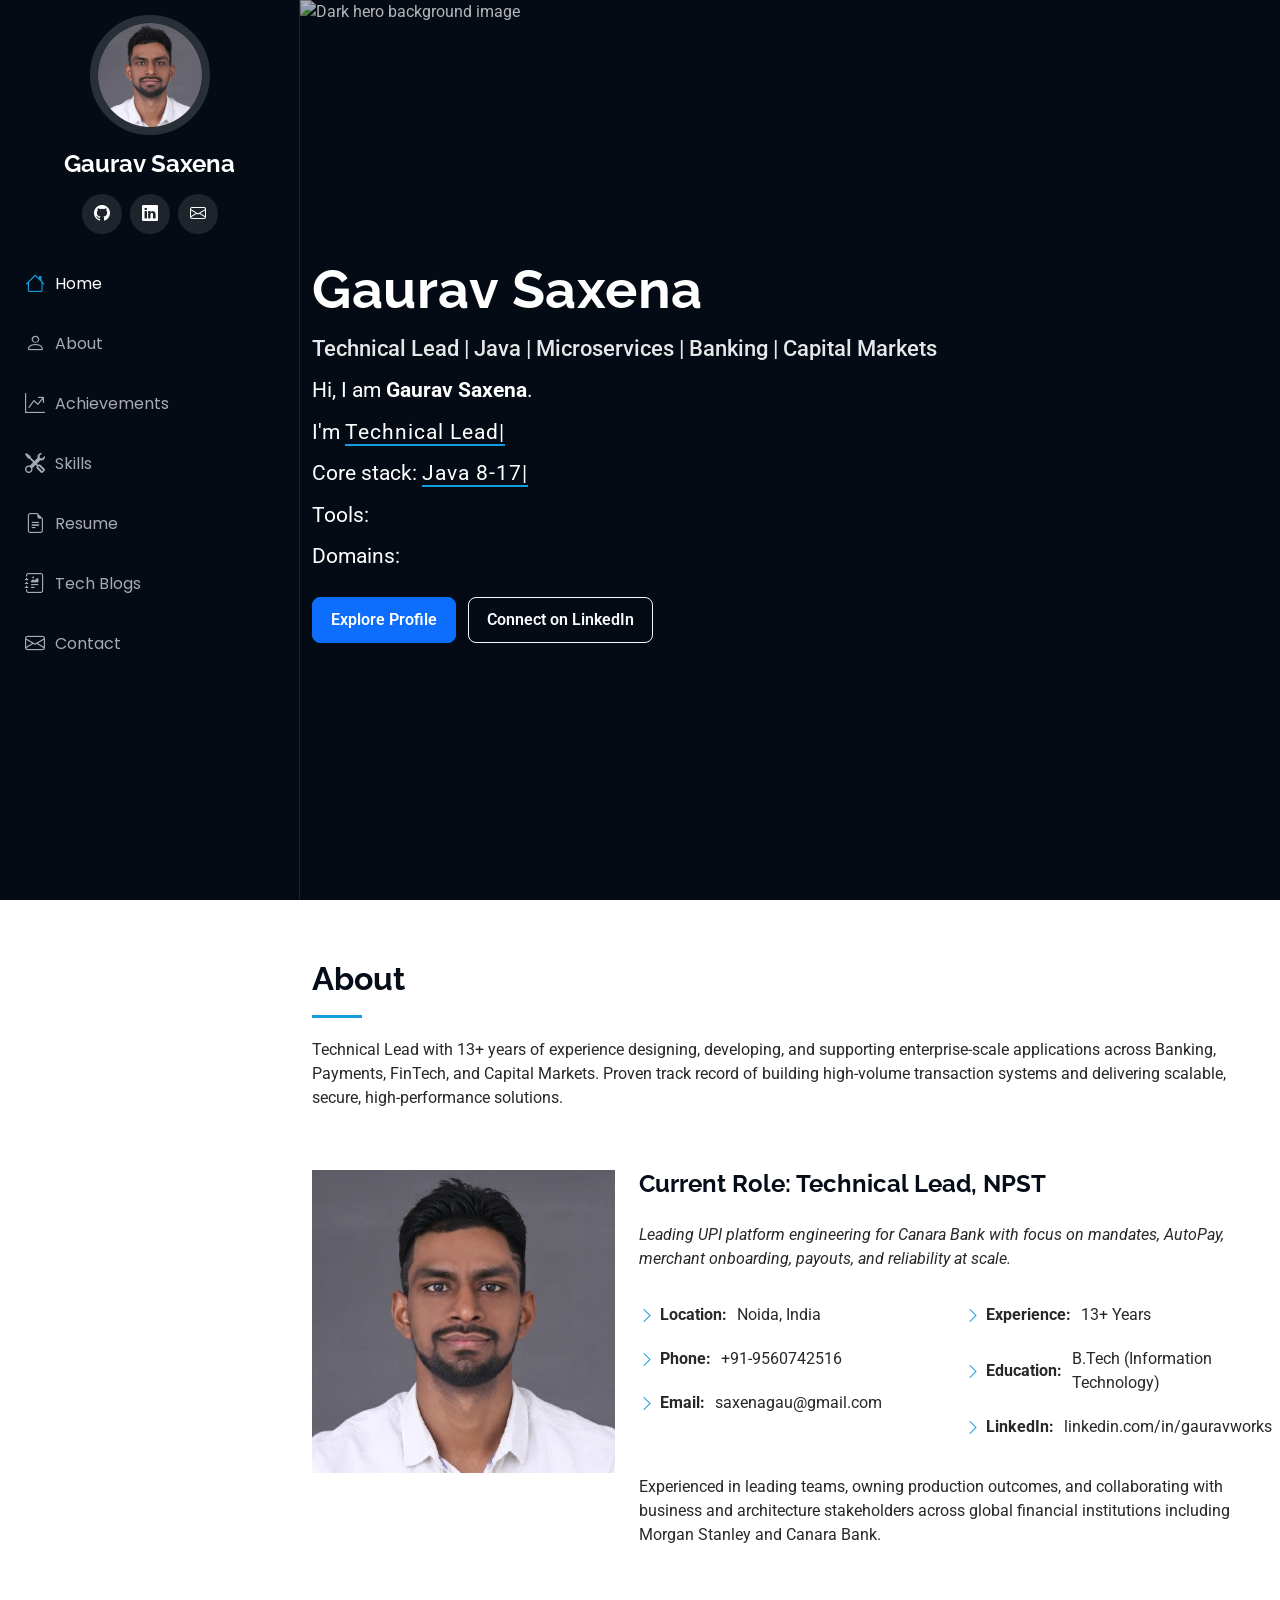
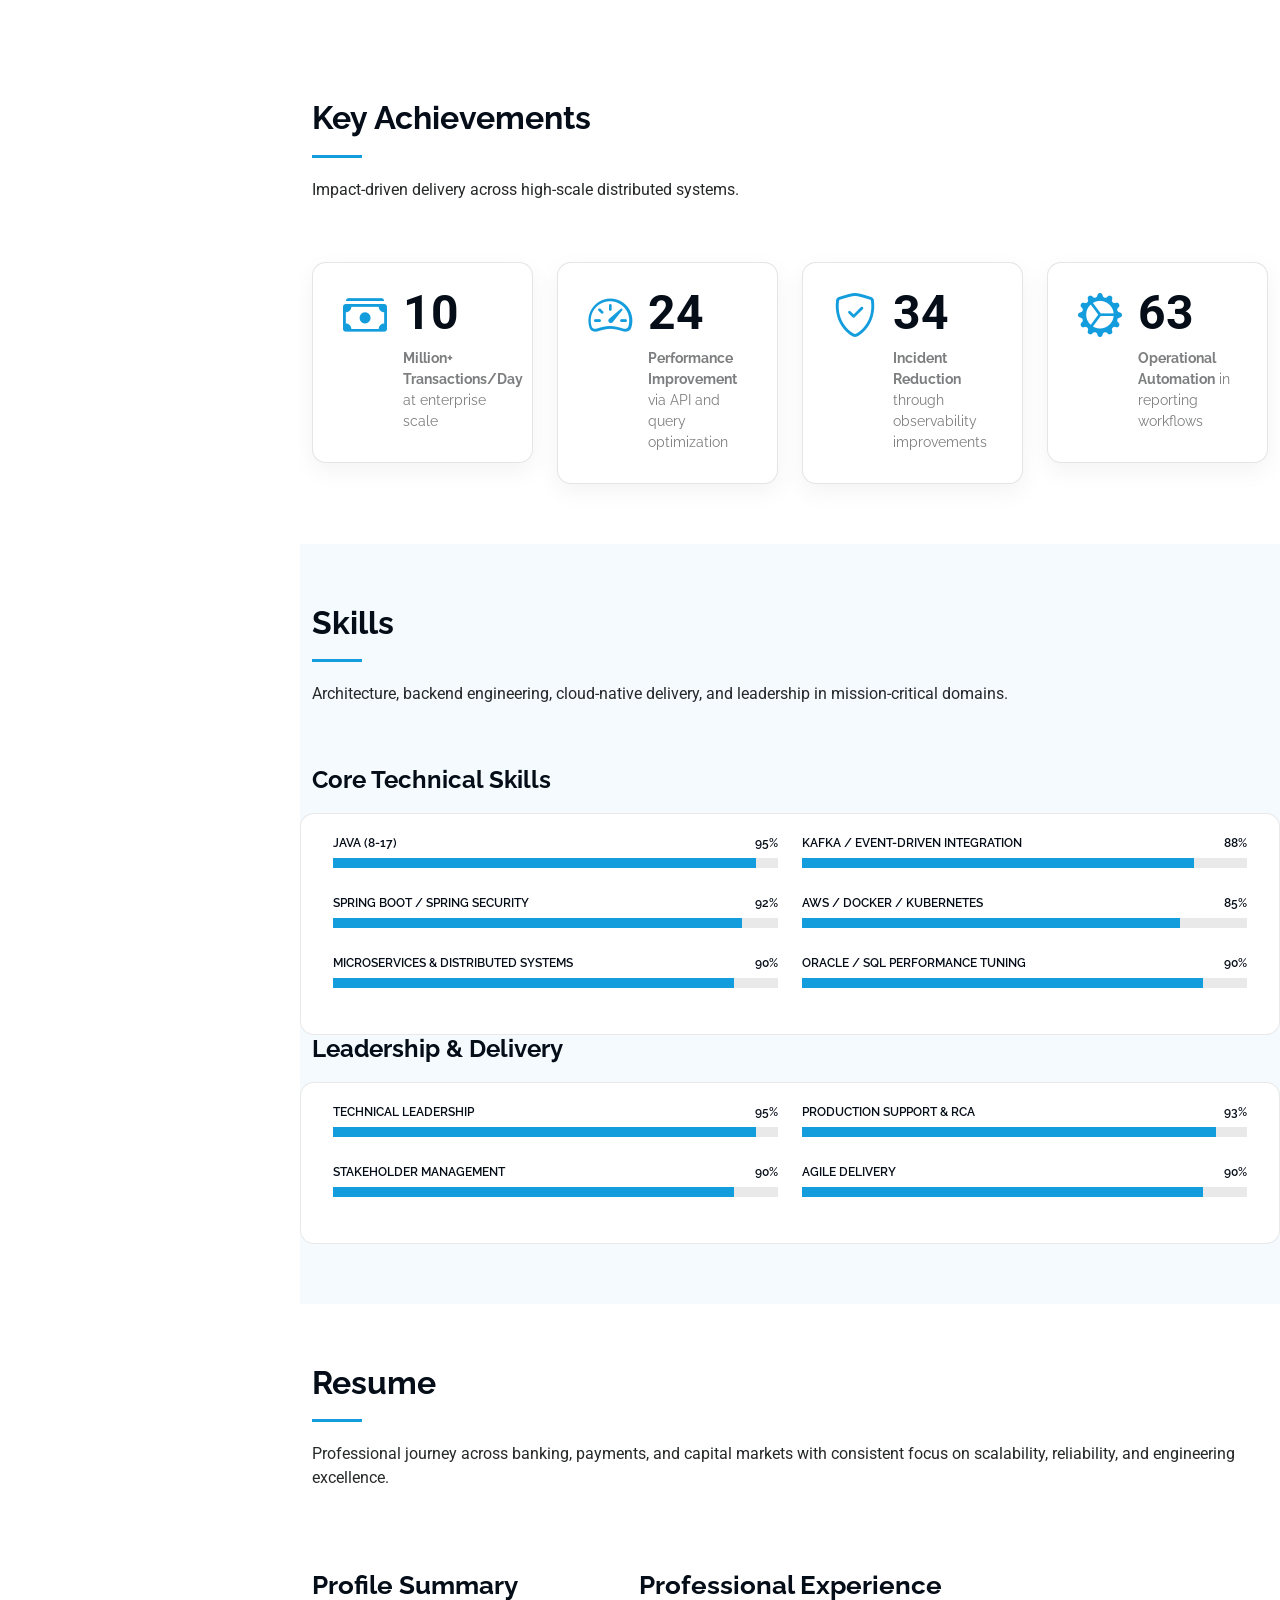
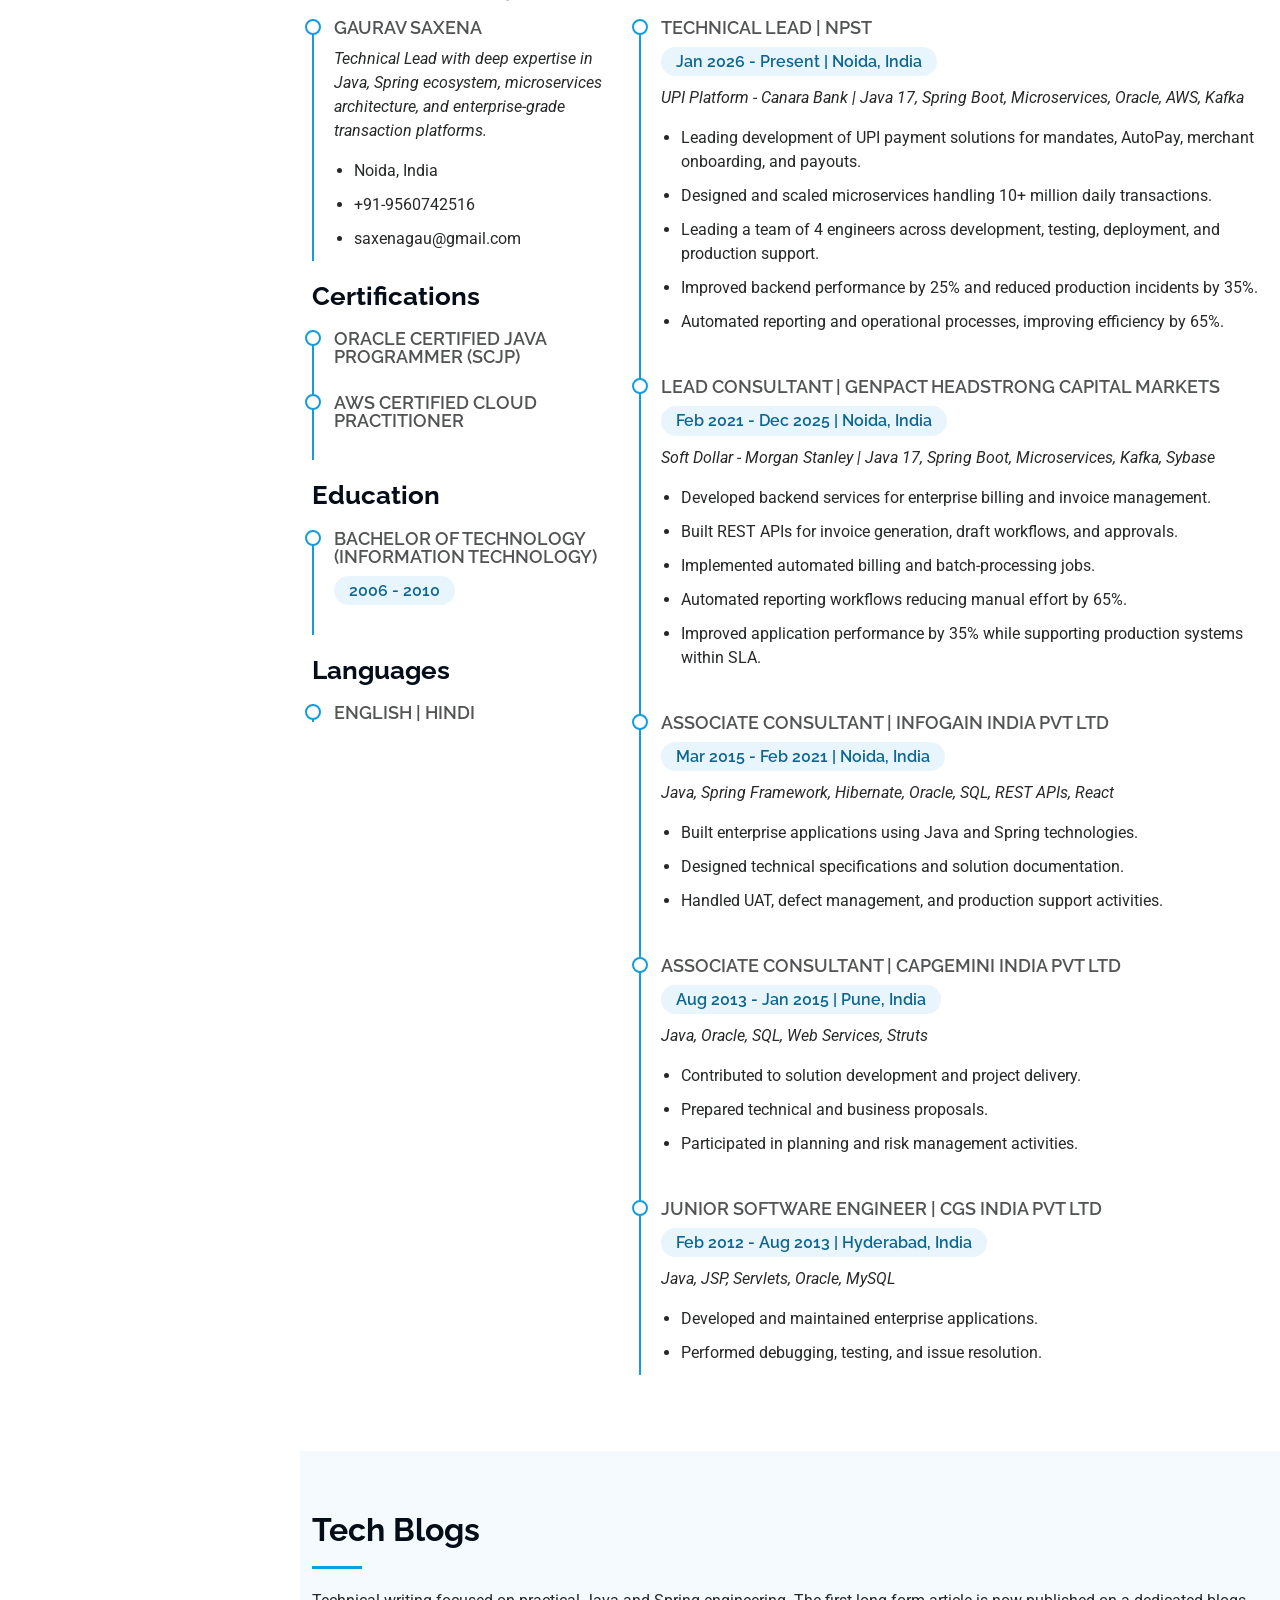
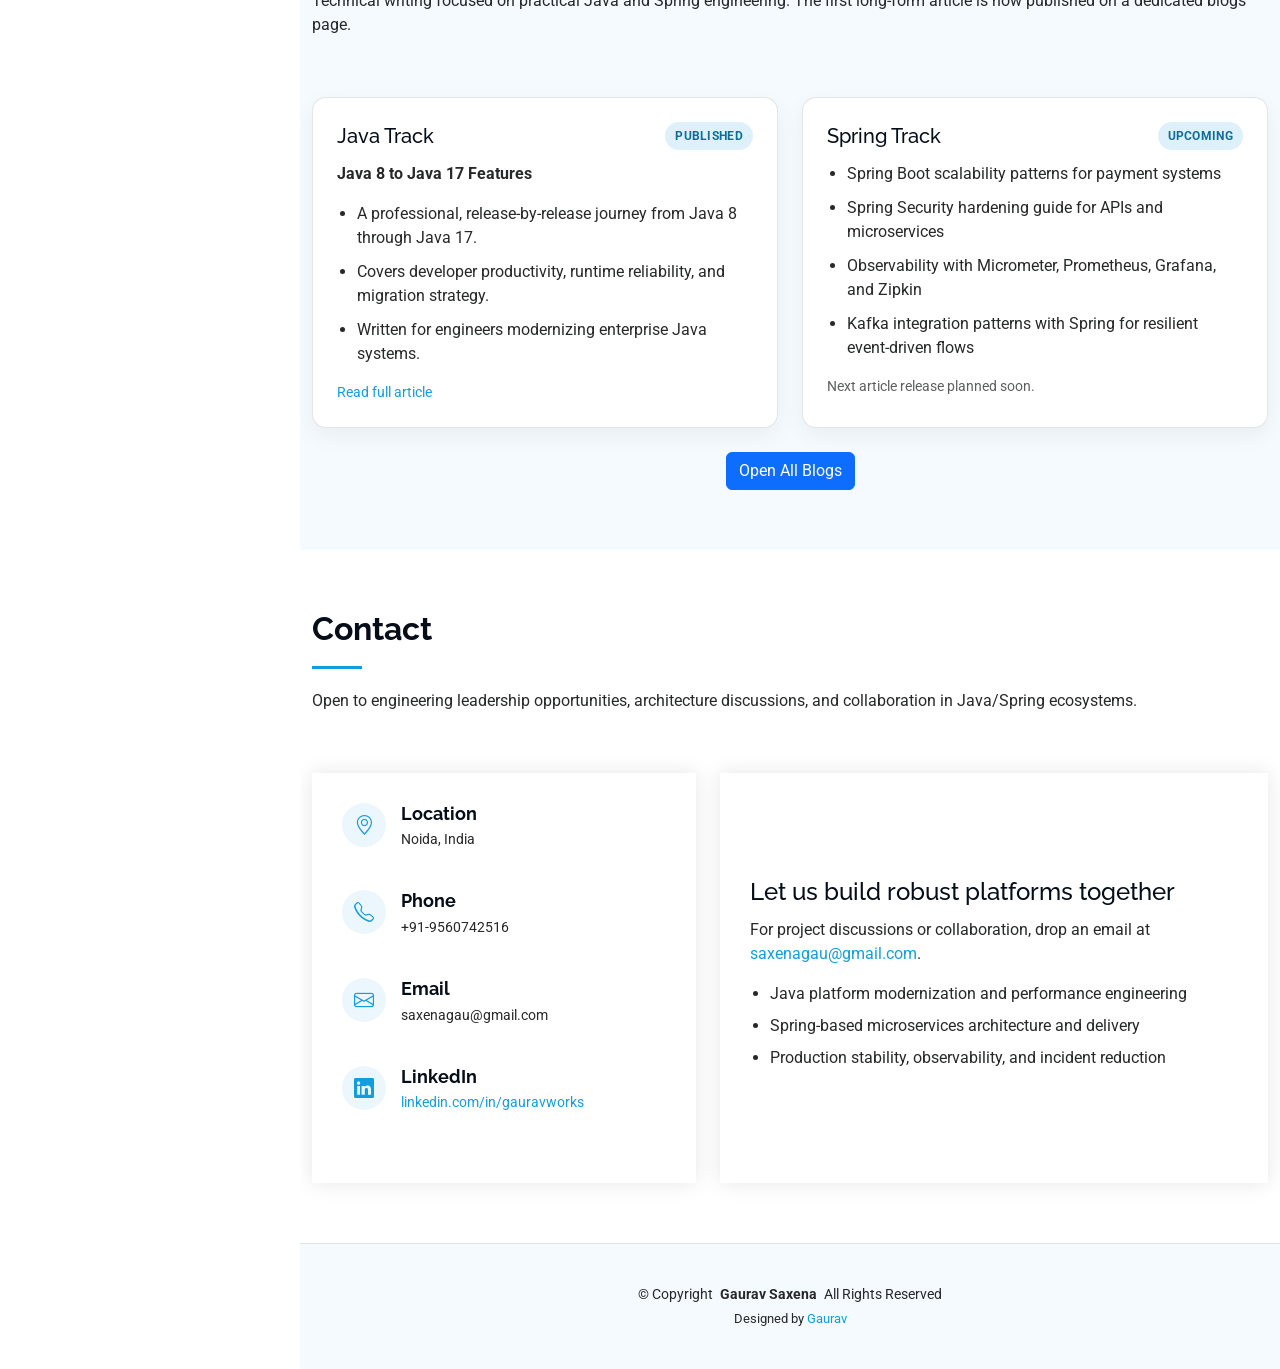
==== index.html @ fe2bd6fc "Rebuild portfolio and add dedicated tech blog page Refreshes the portfolio homepage with resume-driv" ====
<!DOCTYPE html>
<html lang="en">

<head>
  <meta charset="utf-8">
  <meta content="width=device-width, initial-scale=1.0" name="viewport">
  <title>Gaurav Saxena | Technical Lead</title>
  <meta content="Technical Lead with 13+ years of experience in Java, Spring Boot, Microservices, and Banking platforms." name="description">
  <meta content="Gaurav Saxena, Java, Spring Boot, Microservices, Banking, Capital Markets, Technical Lead" name="keywords">

  <!-- Favicons -->
  <link href="assets/img/favicon.png" rel="icon">
  <link href="assets/img/apple-touch-icon.png" rel="apple-touch-icon">

  <!-- Fonts -->
  <link href="https://fonts.googleapis.com" rel="preconnect">
  <link href="https://fonts.gstatic.com" rel="preconnect" crossorigin>
  <link
    href="https://fonts.googleapis.com/css2?family=Roboto:ital,wght@0,100;0,300;0,400;0,500;0,700;0,900;1,100;1,300;1,400;1,500;1,700;1,900&family=Poppins:ital,wght@0,100;0,200;0,300;0,400;0,500;0,600;0,700;0,800;0,900;1,100;1,200;1,300;1,400;1,500;1,600;1,700;1,800;1,900&family=Raleway:ital,wght@0,100;0,200;0,300;0,400;0,500;0,600;0,700;0,800;0,900;1,100;1,200;1,300;1,400;1,500;1,600;1,700;1,800;1,900&display=swap"
    rel="stylesheet">

  <!-- Vendor CSS Files -->
  <link href="assets/vendor/bootstrap/css/bootstrap.min.css" rel="stylesheet">
  <link href="assets/vendor/bootstrap-icons/bootstrap-icons.css" rel="stylesheet">
  <link href="assets/vendor/aos/aos.css" rel="stylesheet">
  <link href="assets/vendor/glightbox/css/glightbox.min.css" rel="stylesheet">
  <link href="assets/vendor/swiper/swiper-bundle.min.css" rel="stylesheet">

  <!-- Main CSS File -->
  <link href="assets/css/main.css" rel="stylesheet">
</head>

<body class="index-page">

<header id="header" class="header dark-background d-flex flex-column">
  <i class="header-toggle d-xl-none bi bi-list"></i>

  <div class="profile-img">
    <img src="assets/img/my-profile-img.jpg" alt="Gaurav Saxena profile photo" class="img-fluid rounded-circle">
  </div>

  <a href="index.html" class="logo d-flex align-items-center justify-content-center">
    <h1 class="sitename">Gaurav Saxena</h1>
  </a>

  <div class="social-links text-center">
    <a href="https://github.com/gauravworkss" class="github"><i class="bi bi-github"></i></a>
    <a href="https://www.linkedin.com/in/gauravworks" class="linkedin"><i class="bi bi-linkedin"></i></a>
    <a href="mailto:saxenagau@gmail.com?subject=Let's%20connect" class="envelope"><i class="bi bi-envelope flex-shrink-0"></i></a>
  </div>

  <nav id="navmenu" class="navmenu">
    <ul>
      <li><a href="#hero" class="active"><i class="bi bi-house navicon"></i>Home</a></li>
      <li><a href="#about"><i class="bi bi-person navicon"></i> About</a></li>
      <li><a href="#achievements"><i class="bi bi-graph-up-arrow navicon"></i> Achievements</a></li>
      <li><a href="#skills"><i class="bi bi-tools navicon"></i> Skills</a></li>
      <li><a href="#resume"><i class="bi bi-file-earmark-text navicon"></i> Resume</a></li>
      <li><a href="blog.html"><i class="bi bi-journal-richtext navicon"></i> Tech Blogs</a></li>
      <li><a href="#contact"><i class="bi bi-envelope navicon"></i> Contact</a></li>
    </ul>
  </nav>
</header>

<main class="main">
  <!-- Hero Section -->
  <section id="hero" class="hero section dark-background">
    <img src="assets/img/hero-bg.jpg" alt="Dark hero background image" data-aos="fade-in">

    <div class="container" data-aos="fade-up" data-aos-delay="100">
      <h2>Gaurav Saxena</h2>
      <p class="hero-role">Technical Lead | Java | Microservices | Banking | Capital Markets</p>
      <p>Hi, I am <strong>Gaurav Saxena</strong>.</p>
      <p>I'm <span class="typed" data-typed-items="Technical Lead, Solution Architect, Backend Engineer, Production Support Leader, Engineering Mentor"></span></p>
      <p>Core stack: <span class="typed_technologies" data-typed-items="Java 8-17, Spring Boot, Spring Security, Kafka, REST APIs, Oracle, AWS, Docker, Kubernetes"></span></p>
      <p>Tools: <span class="typed_tools" data-typed-items="Jenkins, Git, Maven, Grafana, Splunk, Zipkin, Prometheus, Micrometer"></span></p>
      <p>Domains: <span class="typed_domains" data-typed-items="UPI Payments, Banking, FinTech, Capital Markets, Investment Management, Trade Processing"></span></p>
      <div class="hero-cta">
        <a href="#about" class="btn btn-primary">Explore Profile</a>
        <a href="https://www.linkedin.com/in/gauravworks" class="btn btn-outline-light" target="_blank" rel="noopener noreferrer">Connect on LinkedIn</a>
      </div>
    </div>
  </section>

  <!-- About Section -->
  <section id="about" class="about section">
    <div class="container section-title" data-aos="fade-up">
      <h2>About</h2>
      <p>Technical Lead with 13+ years of experience designing, developing, and supporting enterprise-scale applications across Banking, Payments, FinTech, and Capital Markets. Proven track record of building high-volume transaction systems and delivering scalable, secure, high-performance solutions.</p>
    </div>

    <div class="container" data-aos="fade-up" data-aos-delay="100">
      <div class="row gy-4 justify-content-center">
        <div class="col-lg-4">
          <img src="assets/img/my-profile-img.jpg" class="img-fluid" alt="Gaurav Saxena portrait">
        </div>
        <div class="col-lg-8 content">
          <h2>Current Role: Technical Lead, NPST</h2>
          <p class="fst-italic py-3">
            Leading UPI platform engineering for Canara Bank with focus on mandates, AutoPay, merchant onboarding, payouts, and reliability at scale.
          </p>
          <div class="row">
            <div class="col-lg-6">
              <ul>
                <li><i class="bi bi-chevron-right"></i> <strong>Location:</strong> <span>Noida, India</span></li>
                <li><i class="bi bi-chevron-right"></i> <strong>Phone:</strong> <span>+91-9560742516</span></li>
                <li><i class="bi bi-chevron-right"></i> <strong>Email:</strong> <span>saxenagau@gmail.com</span></li>
              </ul>
            </div>
            <div class="col-lg-6">
              <ul>
                <li><i class="bi bi-chevron-right"></i> <strong>Experience:</strong> <span>13+ Years</span></li>
                <li><i class="bi bi-chevron-right"></i> <strong>Education:</strong> <span>B.Tech (Information Technology)</span></li>
                <li><i class="bi bi-chevron-right"></i> <strong>LinkedIn:</strong> <span>linkedin.com/in/gauravworks</span></li>
              </ul>
            </div>
          </div>
          <p class="py-3">
            Experienced in leading teams, owning production outcomes, and collaborating with business and architecture stakeholders across global financial institutions including Morgan Stanley and Canara Bank.
          </p>
        </div>
      </div>
    </div>
  </section>

  <!-- Achievements Section -->
  <section id="achievements" class="stats section">
    <div class="container section-title" data-aos="fade-up">
      <h2>Key Achievements</h2>
      <p>Impact-driven delivery across high-scale distributed systems.</p>
    </div>

    <div class="container" data-aos="fade-up" data-aos-delay="100">
      <div class="row gy-4">
        <div class="col-lg-3 col-md-6">
          <div class="stats-item professional-card">
            <i class="bi bi-cash-stack"></i>
            <span data-purecounter-start="0" data-purecounter-end="10" data-purecounter-duration="1" class="purecounter"></span>
            <p><strong>Million+ Transactions/Day</strong> <span>at enterprise scale</span></p>
          </div>
        </div>
        <div class="col-lg-3 col-md-6">
          <div class="stats-item professional-card">
            <i class="bi bi-speedometer2"></i>
            <span data-purecounter-start="0" data-purecounter-end="25" data-purecounter-duration="1" class="purecounter"></span>
            <p><strong>Performance Improvement</strong> <span>via API and query optimization</span></p>
          </div>
        </div>
        <div class="col-lg-3 col-md-6">
          <div class="stats-item professional-card">
            <i class="bi bi-shield-check"></i>
            <span data-purecounter-start="0" data-purecounter-end="35" data-purecounter-duration="1" class="purecounter"></span>
            <p><strong>Incident Reduction</strong> <span>through observability improvements</span></p>
          </div>
        </div>
        <div class="col-lg-3 col-md-6">
          <div class="stats-item professional-card">
            <i class="bi bi-gear-wide-connected"></i>
            <span data-purecounter-start="0" data-purecounter-end="65" data-purecounter-duration="1" class="purecounter"></span>
            <p><strong>Operational Automation</strong> <span>in reporting workflows</span></p>
          </div>
        </div>
      </div>
    </div>
  </section>

  <!-- Skills Section -->
  <section id="skills" class="skills section light-background">
    <div class="container section-title" data-aos="fade-up">
      <h2>Skills</h2>
      <p>Architecture, backend engineering, cloud-native delivery, and leadership in mission-critical domains.</p>
    </div>

    <div class="container" data-aos="fade-up" data-aos-delay="100">
      <h3>Core Technical Skills</h3>
      <div class="row skills-content skills-animation">
        <div class="col-lg-6">
          <div class="progress">
            <span class="skill"><span>Java (8-17)</span> <i class="val">95%</i></span>
            <div class="progress-bar-wrap">
              <div class="progress-bar" role="progressbar" aria-valuenow="95" aria-valuemin="0" aria-valuemax="100"></div>
            </div>
          </div>
          <div class="progress">
            <span class="skill"><span>Spring Boot / Spring Security</span> <i class="val">92%</i></span>
            <div class="progress-bar-wrap">
              <div class="progress-bar" role="progressbar" aria-valuenow="92" aria-valuemin="0" aria-valuemax="100"></div>
            </div>
          </div>
          <div class="progress">
            <span class="skill"><span>Microservices &amp; Distributed Systems</span> <i class="val">90%</i></span>
            <div class="progress-bar-wrap">
              <div class="progress-bar" role="progressbar" aria-valuenow="90" aria-valuemin="0" aria-valuemax="100"></div>
            </div>
          </div>
        </div>
        <div class="col-lg-6">
          <div class="progress">
            <span class="skill"><span>Kafka / Event-Driven Integration</span> <i class="val">88%</i></span>
            <div class="progress-bar-wrap">
              <div class="progress-bar" role="progressbar" aria-valuenow="88" aria-valuemin="0" aria-valuemax="100"></div>
            </div>
          </div>
          <div class="progress">
            <span class="skill"><span>AWS / Docker / Kubernetes</span> <i class="val">85%</i></span>
            <div class="progress-bar-wrap">
              <div class="progress-bar" role="progressbar" aria-valuenow="85" aria-valuemin="0" aria-valuemax="100"></div>
            </div>
          </div>
          <div class="progress">
            <span class="skill"><span>Oracle / SQL Performance Tuning</span> <i class="val">90%</i></span>
            <div class="progress-bar-wrap">
              <div class="progress-bar" role="progressbar" aria-valuenow="90" aria-valuemin="0" aria-valuemax="100"></div>
            </div>
          </div>
        </div>
      </div>
    </div>

    <div class="container" data-aos="fade-up" data-aos-delay="120">
      <h3>Leadership &amp; Delivery</h3>
      <div class="row skills-content skills-animation">
        <div class="col-lg-6">
          <div class="progress">
            <span class="skill"><span>Technical Leadership</span> <i class="val">95%</i></span>
            <div class="progress-bar-wrap">
              <div class="progress-bar" role="progressbar" aria-valuenow="95" aria-valuemin="0" aria-valuemax="100"></div>
            </div>
          </div>
          <div class="progress">
            <span class="skill"><span>Stakeholder Management</span> <i class="val">90%</i></span>
            <div class="progress-bar-wrap">
              <div class="progress-bar" role="progressbar" aria-valuenow="90" aria-valuemin="0" aria-valuemax="100"></div>
            </div>
          </div>
        </div>
        <div class="col-lg-6">
          <div class="progress">
            <span class="skill"><span>Production Support &amp; RCA</span> <i class="val">93%</i></span>
            <div class="progress-bar-wrap">
              <div class="progress-bar" role="progressbar" aria-valuenow="93" aria-valuemin="0" aria-valuemax="100"></div>
            </div>
          </div>
          <div class="progress">
            <span class="skill"><span>Agile Delivery</span> <i class="val">90%</i></span>
            <div class="progress-bar-wrap">
              <div class="progress-bar" role="progressbar" aria-valuenow="90" aria-valuemin="0" aria-valuemax="100"></div>
            </div>
          </div>
        </div>
      </div>
    </div>
  </section>

  <!-- Resume Section -->
  <section id="resume" class="resume section">
    <div class="container section-title" data-aos="fade-up">
      <h2>Resume</h2>
      <p>Professional journey across banking, payments, and capital markets with consistent focus on scalability, reliability, and engineering excellence.</p>
    </div>

    <div class="container">
      <div class="row">
        <div class="col-lg-4" data-aos="fade-up" data-aos-delay="100">
          <h3 class="resume-title">Profile Summary</h3>
          <div class="resume-item pb-0">
            <h4>Gaurav Saxena</h4>
            <p><em>Technical Lead with deep expertise in Java, Spring ecosystem, microservices architecture, and enterprise-grade transaction platforms.</em></p>
            <ul>
              <li>Noida, India</li>
              <li>+91-9560742516</li>
              <li>saxenagau@gmail.com</li>
            </ul>
          </div>

          <h3 class="resume-title">Certifications</h3>
          <div class="resume-item">
            <h4>Oracle Certified Java Programmer (SCJP)</h4>
          </div>
          <div class="resume-item">
            <h4>AWS Certified Cloud Practitioner</h4>
          </div>

          <h3 class="resume-title">Education</h3>
          <div class="resume-item">
            <h4>Bachelor of Technology (Information Technology)</h4>
            <h5>2006 - 2010</h5>
          </div>

          <h3 class="resume-title">Languages</h3>
          <div class="resume-item">
            <h4>English | Hindi</h4>
          </div>
        </div>

        <div class="col-lg-8" data-aos="fade-up" data-aos-delay="200">
          <h3 class="resume-title">Professional Experience</h3>

          <div class="resume-item">
            <h4>Technical Lead | NPST</h4>
            <h5>Jan 2026 - Present | Noida, India</h5>
            <p><em>UPI Platform - Canara Bank | Java 17, Spring Boot, Microservices, Oracle, AWS, Kafka</em></p>
            <ul>
              <li>Leading development of UPI payment solutions for mandates, AutoPay, merchant onboarding, and payouts.</li>
              <li>Designed and scaled microservices handling 10+ million daily transactions.</li>
              <li>Leading a team of 4 engineers across development, testing, deployment, and production support.</li>
              <li>Improved backend performance by 25% and reduced production incidents by 35%.</li>
              <li>Automated reporting and operational processes, improving efficiency by 65%.</li>
            </ul>
          </div>

          <div class="resume-item">
            <h4>Lead Consultant | Genpact Headstrong Capital Markets</h4>
            <h5>Feb 2021 - Dec 2025 | Noida, India</h5>
            <p><em>Soft Dollar - Morgan Stanley | Java 17, Spring Boot, Microservices, Kafka, Sybase</em></p>
            <ul>
              <li>Developed backend services for enterprise billing and invoice management.</li>
              <li>Built REST APIs for invoice generation, draft workflows, and approvals.</li>
              <li>Implemented automated billing and batch-processing jobs.</li>
              <li>Automated reporting workflows reducing manual effort by 65%.</li>
              <li>Improved application performance by 35% while supporting production systems within SLA.</li>
            </ul>
          </div>

          <div class="resume-item">
            <h4>Associate Consultant | Infogain India Pvt Ltd</h4>
            <h5>Mar 2015 - Feb 2021 | Noida, India</h5>
            <p><em>Java, Spring Framework, Hibernate, Oracle, SQL, REST APIs, React</em></p>
            <ul>
              <li>Built enterprise applications using Java and Spring technologies.</li>
              <li>Designed technical specifications and solution documentation.</li>
              <li>Handled UAT, defect management, and production support activities.</li>
            </ul>
          </div>

          <div class="resume-item">
            <h4>Associate Consultant | Capgemini India Pvt Ltd</h4>
            <h5>Aug 2013 - Jan 2015 | Pune, India</h5>
            <p><em>Java, Oracle, SQL, Web Services, Struts</em></p>
            <ul>
              <li>Contributed to solution development and project delivery.</li>
              <li>Prepared technical and business proposals.</li>
              <li>Participated in planning and risk management activities.</li>
            </ul>
          </div>

          <div class="resume-item">
            <h4>Junior Software Engineer | CGS India Pvt Ltd</h4>
            <h5>Feb 2012 - Aug 2013 | Hyderabad, India</h5>
            <p><em>Java, JSP, Servlets, Oracle, MySQL</em></p>
            <ul>
              <li>Developed and maintained enterprise applications.</li>
              <li>Performed debugging, testing, and issue resolution.</li>
            </ul>
          </div>
        </div>
      </div>
    </div>
  </section>

  <!-- Tech Blogs Section -->
  <section id="blog" class="section light-background">
    <div class="container section-title" data-aos="fade-up">
      <h2>Tech Blogs</h2>
      <p>Technical writing focused on practical Java and Spring engineering. The first long-form article is now published on a dedicated blogs page.</p>
    </div>

    <div class="container" data-aos="fade-up" data-aos-delay="100">
      <div class="row gy-4">
        <div class="col-lg-6">
          <div class="blog-card h-100">
            <div class="blog-card-header">
              <h4>Java Track</h4>
              <span class="blog-status">Published</span>
            </div>
            <p><strong>Java 8 to Java 17 Features</strong></p>
            <ul>
              <li>A professional, release-by-release journey from Java 8 through Java 17.</li>
              <li>Covers developer productivity, runtime reliability, and migration strategy.</li>
              <li>Written for engineers modernizing enterprise Java systems.</li>
            </ul>
            <p class="blog-note"><a href="blog.html#java8-to-java17">Read full article</a></p>
          </div>
        </div>
        <div class="col-lg-6">
          <div class="blog-card h-100">
            <div class="blog-card-header">
              <h4>Spring Track</h4>
              <span class="blog-status">Upcoming</span>
            </div>
            <ul>
              <li>Spring Boot scalability patterns for payment systems</li>
              <li>Spring Security hardening guide for APIs and microservices</li>
              <li>Observability with Micrometer, Prometheus, Grafana, and Zipkin</li>
              <li>Kafka integration patterns with Spring for resilient event-driven flows</li>
            </ul>
            <p class="blog-note">Next article release planned soon.</p>
          </div>
        </div>
      </div>
      <div class="text-center mt-4">
        <a href="blog.html" class="btn btn-primary">Open All Blogs</a>
      </div>
    </div>
  </section>

  <!-- Contact Section -->
  <section id="contact" class="contact section">
    <div class="container section-title" data-aos="fade-up">
      <h2>Contact</h2>
      <p>Open to engineering leadership opportunities, architecture discussions, and collaboration in Java/Spring ecosystems.</p>
    </div>

    <div class="container" data-aos="fade-up" data-aos-delay="100">
      <div class="row gy-4">
        <div class="col-lg-5">
          <div class="info-wrap">
            <div class="info-item d-flex" data-aos="fade-up" data-aos-delay="200">
              <i class="bi bi-geo-alt flex-shrink-0"></i>
              <div>
                <h3>Location</h3>
                <p>Noida, India</p>
              </div>
            </div>
            <div class="info-item d-flex" data-aos="fade-up" data-aos-delay="300">
              <i class="bi bi-telephone flex-shrink-0"></i>
              <div>
                <h3>Phone</h3>
                <p>+91-9560742516</p>
              </div>
            </div>
            <div class="info-item d-flex" data-aos="fade-up" data-aos-delay="400">
              <i class="bi bi-envelope flex-shrink-0"></i>
              <div>
                <h3>Email</h3>
                <p>saxenagau@gmail.com</p>
              </div>
            </div>
            <div class="info-item d-flex" data-aos="fade-up" data-aos-delay="500">
              <i class="bi bi-linkedin flex-shrink-0"></i>
              <div>
                <h3>LinkedIn</h3>
                <p><a href="https://www.linkedin.com/in/gauravworks">linkedin.com/in/gauravworks</a></p>
              </div>
            </div>
          </div>
        </div>

        <div class="col-lg-7">
          <div class="info-wrap h-100 d-flex align-items-center" data-aos="fade-up" data-aos-delay="250">
            <div class="contact-summary">
              <h3>Let us build robust platforms together</h3>
              <p class="mb-3">For project discussions or collaboration, drop an email at <a href="mailto:saxenagau@gmail.com">saxenagau@gmail.com</a>.</p>
              <ul>
                <li>Java platform modernization and performance engineering</li>
                <li>Spring-based microservices architecture and delivery</li>
                <li>Production stability, observability, and incident reduction</li>
              </ul>
            </div>
          </div>
        </div>
      </div>
    </div>
  </section>
</main>

<footer id="footer" class="footer position-relative light-background">
  <div class="container">
    <div class="copyright text-center">
      <p>© <span>Copyright</span> <strong class="px-1 sitename">Gaurav Saxena</strong> <span>All Rights Reserved</span></p>
    </div>
    <div class="credits">
      Designed by <a href="https://gauravworks.in/">Gaurav</a>
    </div>
  </div>
</footer>

<!-- Scroll Top -->
<a href="#" id="scroll-top" class="scroll-top d-flex align-items-center justify-content-center"><i class="bi bi-arrow-up-short"></i></a>

<!-- Preloader -->
<div id="preloader"></div>

<!-- Vendor JS Files -->
<script src="assets/vendor/bootstrap/js/bootstrap.bundle.min.js"></script>
<script src="assets/vendor/php-email-form/validate.js"></script>
<script src="assets/vendor/aos/aos.js"></script>
<script src="assets/vendor/typed.js/typed.umd.js"></script>
<script src="assets/vendor/purecounter/purecounter_vanilla.js"></script>
<script src="assets/vendor/waypoints/noframework.waypoints.js"></script>
<script src="assets/vendor/glightbox/js/glightbox.min.js"></script>
<script src="assets/vendor/imagesloaded/imagesloaded.pkgd.min.js"></script>
<script src="assets/vendor/isotope-layout/isotope.pkgd.min.js"></script>
<script src="assets/vendor/swiper/swiper-bundle.min.js"></script>

<!-- Main JS File -->
<script src="assets/js/main.js"></script>
</body>

</html>
---- assets/css/main.css ----
/**
* Template Name: iPortfolio
* Template URL: https://bootstrapmade.com/iportfolio-bootstrap-portfolio-websites-template/
* Updated: Jun 29 2024 with Bootstrap v5.3.3
* Author: BootstrapMade.com
* License: https://bootstrapmade.com/license/
*/

/*--------------------------------------------------------------
# Font & Color Variables
# Help: https://bootstrapmade.com/color-system/
--------------------------------------------------------------*/
/* Fonts */
:root {
  --default-font: "Roboto",  system-ui, -apple-system, "Segoe UI", Roboto, "Helvetica Neue", Arial, "Noto Sans", "Liberation Sans", sans-serif, "Apple Color Emoji", "Segoe UI Emoji", "Segoe UI Symbol", "Noto Color Emoji";
  --heading-font: "Raleway",  sans-serif;
  --nav-font: "Poppins",  sans-serif;
}

/* Global Colors - The following color variables are used throughout the website. Updating them here will change the color scheme of the entire website */
:root { 
  --background-color: #ffffff; /* Background color for the entire website, including individual sections */
  --default-color: #272829; /* Default color used for the majority of the text content across the entire website */
  --heading-color: #050d18; /* Color for headings, subheadings and title throughout the website */
  --accent-color: #149ddd; /* Accent color that represents your brand on the website. It's used for buttons, links, and other elements that need to stand out */
  --surface-color: #ffffff; /* The surface color is used as a background of boxed elements within sections, such as cards, icon boxes, or other elements that require a visual separation from the global background. */
  --contrast-color: #ffffff; /* Contrast color for text, ensuring readability against backgrounds of accent, heading, or default colors. */
}

/* Nav Menu Colors - The following color variables are used specifically for the navigation menu. They are separate from the global colors to allow for more customization options */
:root {
  --nav-color: #a8a9b4;  /* The default color of the main navmenu links */
  --nav-hover-color: #ffffff; /* Applied to main navmenu links when they are hovered over or active */
  --nav-mobile-background-color: #040b14; /* Used as the background color for mobile navigation menu */
  --nav-dropdown-background-color: #040b14; /* Used as the background color for dropdown items that appear when hovering over primary navigation items */
  --nav-dropdown-color: #a8a9b4; /* Used for navigation links of the dropdown items in the navigation menu. */
  --nav-dropdown-hover-color: #ffffff; /* Similar to --nav-hover-color, this color is applied to dropdown navigation links when they are hovered over. */
}

/* Color Presets - These classes override global colors when applied to any section or element, providing reuse of the sam color scheme. */

.light-background {
  --background-color: #f4fafd;
  --surface-color: #ffffff;
}

.dark-background {
  --background-color: #040b14;
  --default-color: #ffffff;
  --heading-color: #ffffff;
  --surface-color: #151f2b;
  --contrast-color: #ffffff;
}

/* Smooth scroll */
:root {
  scroll-behavior: smooth;
}

/*--------------------------------------------------------------
# General Styling & Shared Classes
--------------------------------------------------------------*/
body {
  color: var(--default-color);
  background-color: var(--background-color);
  font-family: var(--default-font);
}

a {
  color: var(--accent-color);
  text-decoration: none;
  transition: 0.3s;
}

a:hover {
  color: color-mix(in srgb, var(--accent-color), transparent 25%);
  text-decoration: none;
}

h1,
h2,
h3,
h4,
h5,
h6 {
  color: var(--heading-color);
  font-family: var(--heading-font);
}

/* PHP Email Form Messages
------------------------------*/
.php-email-form .error-message {
  display: none;
  background: #df1529;
  color: #ffffff;
  text-align: left;
  padding: 15px;
  margin-bottom: 24px;
  font-weight: 600;
}

.php-email-form .sent-message {
  display: none;
  color: #ffffff;
  background: #059652;
  text-align: center;
  padding: 15px;
  margin-bottom: 24px;
  font-weight: 600;
}

.php-email-form .loading {
  display: none;
  background: var(--surface-color);
  text-align: center;
  padding: 15px;
  margin-bottom: 24px;
}

.php-email-form .loading:before {
  content: "";
  display: inline-block;
  border-radius: 50%;
  width: 24px;
  height: 24px;
  margin: 0 10px -6px 0;
  border: 3px solid var(--accent-color);
  border-top-color: var(--surface-color);
  animation: php-email-form-loading 1s linear infinite;
}

@keyframes php-email-form-loading {
  0% {
    transform: rotate(0deg);
  }

  100% {
    transform: rotate(360deg);
  }
}

/*--------------------------------------------------------------
# Global Header
--------------------------------------------------------------*/
.header {
  color: var(--default-color);
  background-color: var(--background-color);
  position: fixed;
  top: 0;
  left: 0;
  bottom: 0;
  padding: 0 15px;
  width: 300px;
  transition: all ease-in-out 0.3s;
  overflow-y: auto;
  z-index: 997;
  border-right: 1px solid color-mix(in srgb, var(--default-color), transparent 90%);
}

.header .profile-img img {
  margin: 15px auto;
  display: block;
  width: 120px;
  border: 8px solid color-mix(in srgb, var(--default-color), transparent 85%);
}

.header .logo {
  line-height: 1;
  margin-bottom: 15px;
}

.header .logo img {
  max-height: 32px;
  margin-right: 8px;
}

.header .logo h1 {
  font-size: 24px;
  margin: 0;
  font-weight: 700;
  color: var(--heading-color);
}

.header .social-links {
  margin: 0 0 20px 0;
}

.header .social-links a {
  font-size: 16px;
  display: inline-flex;
  align-items: center;
  justify-content: center;
  background: color-mix(in srgb, var(--default-color), transparent 90%);
  color: var(--default-color);
  margin: 0 2px;
  border-radius: 50%;
  text-align: center;
  width: 40px;
  height: 40px;
  transition: 0.3s;
}

.header .social-links a:hover {
  color: var(--contrast-color);
  background: var(--accent-color);
}

@media (min-width: 1200px) {

  .header~main,
  .header~#footer {
    margin-left: 300px;
  }
}

@media (max-width: 1199px) {
  .header {
    left: -100%;
  }
}

.header.header-show {
  left: 0;
}

.header .header-toggle {
  color: var(--contrast-color);
  background-color: var(--accent-color);
  font-size: 22px;
  display: flex;
  align-items: center;
  justify-content: center;
  width: 40px;
  height: 40px;
  border-radius: 50%;
  cursor: pointer;
  position: fixed;
  top: 15px;
  right: 15px;
  z-index: 9999;
  transition: background-color 0.3s;
}

.header .header-toggle:hover {
  color: var(--contrast-color);
  background-color: color-mix(in srgb, var(--accent-color) 90%, white 15%);
}

/*--------------------------------------------------------------
# Navigation Menu
--------------------------------------------------------------*/
.mobile-nav-toggle {
  display: none;
}

.navmenu {
  padding: 0;
  z-index: 9997;
}

.navmenu ul {
  list-style: none;
  padding: 0 0 20px 0;
  margin: 0;
}

.navmenu a,
.navmenu a:focus {
  color: var(--nav-color);
  padding: 15px 10px;
  font-family: var(--nav-font);
  font-size: 16px;
  font-weight: 400;
  display: flex;
  align-items: center;
  white-space: nowrap;
  transition: 0.3s;
  width: 100%;
}

.navmenu a .navicon,
.navmenu a:focus .navicon {
  font-size: 20px;
  margin-right: 10px;
}

.navmenu a .toggle-dropdown,
.navmenu a:focus .toggle-dropdown {
  font-size: 12px;
  line-height: 0;
  margin-left: auto;
  width: 30px;
  height: 30px;
  display: flex;
  align-items: center;
  justify-content: center;
  border-radius: 50%;
  transition: 0.3s;
  flex-shrink: 0;
  background-color: color-mix(in srgb, var(--accent-color), transparent 90%);
}

.navmenu a .toggle-dropdown:hover,
.navmenu a:focus .toggle-dropdown:hover {
  background-color: var(--accent-color);
  color: var(--contrast-color);
}

.navmenu a:hover,
.navmenu .active,
.navmenu .active:focus {
  color: var(--nav-hover-color);
}

.navmenu a:hover .navicon,
.navmenu .active .navicon,
.navmenu .active:focus .navicon {
  color: var(--accent-color);
}

.navmenu .active .toggle-dropdown,
.navmenu .active:focus .toggle-dropdown {
  background-color: var(--accent-color);
  color: var(--contrast-color);
  transform: rotate(180deg);
}

.navmenu .dropdown {
  display: block;
}

.navmenu .dropdown a,
.navmenu .dropdown a:focus {
  color: --nav-dropdown-color;
}

.navmenu .dropdown a:hover,
.navmenu .dropdown .active,
.navmenu .dropdown .active:focus {
  color: var(--nav-dropdown-hover-color);
}

.navmenu .dropdown ul {
  position: static;
  display: none;
  z-index: 99;
  padding: 5px 10px;
  margin: 5px 10px;
  background-color: var(--nav-dropdown-background-color);
  border: 1px solid color-mix(in srgb, var(--default-color), transparent 90%);
  box-shadow: none;
  transition: all 0.5s ease-in-out;
}

.navmenu .dropdown ul ul {
  background-color: rgba(33, 37, 41, 0.1);
}

.navmenu .dropdown>.dropdown-active {
  display: block;
  background-color: rgba(33, 37, 41, 0.03);
}

/*--------------------------------------------------------------
# Global Footer
--------------------------------------------------------------*/
.footer {
  color: var(--default-color);
  background-color: var(--background-color);
  font-size: 14px;
  padding: 40px 0;
  position: relative;
  border-top: 1px solid color-mix(in srgb, var(--default-color), transparent 90%);
}

.footer .copyright p {
  margin-bottom: 0;
}

.footer .credits {
  margin-top: 4px;
  font-size: 13px;
  text-align: center;
}

/*--------------------------------------------------------------
# Preloader
--------------------------------------------------------------*/
#preloader {
  position: fixed;
  inset: 0;
  z-index: 999999;
  overflow: hidden;
  background: var(--background-color);
  transition: all 0.6s ease-out;
}

#preloader:before {
  content: "";
  position: fixed;
  top: calc(50% - 30px);
  left: calc(50% - 30px);
  border: 6px solid #ffffff;
  border-color: var(--accent-color) transparent var(--accent-color) transparent;
  border-radius: 50%;
  width: 60px;
  height: 60px;
  animation: animate-preloader 1.5s linear infinite;
}

@keyframes animate-preloader {
  0% {
    transform: rotate(0deg);
  }

  100% {
    transform: rotate(360deg);
  }
}

/*--------------------------------------------------------------
# Scroll Top Button
--------------------------------------------------------------*/
.scroll-top {
  position: fixed;
  visibility: hidden;
  opacity: 0;
  right: 15px;
  bottom: -15px;
  z-index: 99999;
  background-color: var(--accent-color);
  width: 44px;
  height: 44px;
  border-radius: 50px;
  transition: all 0.4s;
}

.scroll-top i {
  font-size: 24px;
  color: var(--contrast-color);
  line-height: 0;
}

.scroll-top:hover {
  background-color: color-mix(in srgb, var(--accent-color), transparent 20%);
  color: var(--contrast-color);
}

.scroll-top.active {
  visibility: visible;
  opacity: 1;
  bottom: 15px;
}

/*--------------------------------------------------------------
# Disable aos animation delay on mobile devices
--------------------------------------------------------------*/
@media screen and (max-width: 768px) {
  [data-aos-delay] {
    transition-delay: 0 !important;
  }
}

/*--------------------------------------------------------------
# Global Page Titles & Breadcrumbs
--------------------------------------------------------------*/
.page-title {
  color: var(--default-color);
  background-color: var(--background-color);
  padding: 25px 0;
  position: relative;
}

.page-title h1 {
  font-size: 24px;
  font-weight: 700;
}

.page-title .breadcrumbs ol {
  display: flex;
  flex-wrap: wrap;
  list-style: none;
  padding: 0;
  margin: 0;
  font-size: 14px;
  font-weight: 400;
}

.page-title .breadcrumbs ol li+li {
  padding-left: 10px;
}

.page-title .breadcrumbs ol li+li::before {
  content: "/";
  display: inline-block;
  padding-right: 10px;
  color: color-mix(in srgb, var(--default-color), transparent 70%);
}

/*--------------------------------------------------------------
# Global Sections
--------------------------------------------------------------*/
section,
.section {
  color: var(--default-color);
  background-color: var(--background-color);
  padding: 60px 0;
  overflow: clip;
}

/*--------------------------------------------------------------
# Global Section Titles
--------------------------------------------------------------*/
.section-title {
  padding-bottom: 60px;
  position: relative;
}

.section-title h2 {
  font-size: 32px;
  font-weight: 700;
  margin-bottom: 20px;
  padding-bottom: 20px;
  position: relative;
}

.section-title h2:after {
  content: "";
  position: absolute;
  display: block;
  width: 50px;
  height: 3px;
  background: var(--accent-color);
  left: 0;
  bottom: 0;
}

.section-title p {
  margin-bottom: 0;
}

/*--------------------------------------------------------------
# Hero Section
--------------------------------------------------------------*/
.hero {
  width: 100%;
  min-height: 100vh;
  position: relative;
  padding: 80px 0;
  display: flex;
  align-items: center;
  justify-content: center;
}

.hero img {
  position: absolute;
  inset: 0;
  display: block;
  width: 100%;
  height: 100%;
  object-fit: cover;
  z-index: 1;
}

.hero:before {
  content: "";
  background: color-mix(in srgb, var(--background-color), transparent 70%);
  position: absolute;
  inset: 0;
  z-index: 2;
}

.hero .container {
  position: relative;
  z-index: 3;
}

.hero h2 {
  margin: 0;
  font-size: 54px;
  font-weight: 700;
  letter-spacing: 0.5px;
}

.hero p {
  margin: 10px 0 0 0;
  font-size: 21px;
  max-width: 980px;
}

.hero p span {
  letter-spacing: 1px;
  border-bottom: 2px solid var(--accent-color);
}

.hero .hero-role {
  font-size: 22px;
  font-weight: 500;
  color: color-mix(in srgb, var(--default-color), transparent 10%);
}

.hero .hero-cta {
  display: flex;
  gap: 12px;
  margin-top: 24px;
  flex-wrap: wrap;
}

.hero .hero-cta .btn {
  border-radius: 8px;
  padding: 10px 18px;
  font-weight: 600;
}

.hero .social-links {
  margin-top: 25px;
}

.hero .social-links a {
  font-size: 24px;
  display: inline-block;
  color: color-mix(in srgb, var(--default-color), transparent 50%);
  line-height: 1;
  margin-right: 20px;
  transition: 0.3s;
}

.hero .social-links a:hover {
  color: var(--accent-color);
}

@media (max-width: 768px) {
  .hero h2 {
    font-size: 36px;
  }

  .hero p {
    font-size: 18px;
  }
}

/*--------------------------------------------------------------
# About Section
--------------------------------------------------------------*/
.about .content h2 {
  font-weight: 700;
  font-size: 24px;
}

.about .content ul {
  list-style: none;
  padding: 0;
}

.about .content ul li {
  margin-bottom: 20px;
  display: flex;
  align-items: center;
}

.about .content ul strong {
  margin-right: 10px;
}

.about .content ul i {
  font-size: 16px;
  margin-right: 5px;
  color: var(--accent-color);
  line-height: 0;
}

/*--------------------------------------------------------------
# Stats Section
--------------------------------------------------------------*/
.stats .stats-item {
  padding: 30px;
  width: 100%;
}

.stats .stats-item.professional-card {
  background: var(--surface-color);
  border: 1px solid color-mix(in srgb, var(--default-color), transparent 88%);
  border-radius: 14px;
  box-shadow: 0 8px 24px rgba(0, 0, 0, 0.05);
  transition: transform 0.25s ease, box-shadow 0.25s ease;
}

.stats .stats-item.professional-card:hover {
  transform: translateY(-3px);
  box-shadow: 0 12px 30px rgba(0, 0, 0, 0.08);
}

.stats .stats-item i {
  color: var(--accent-color);
  display: block;
  font-size: 44px;
  float: left;
  line-height: 0;
}

.stats .stats-item .purecounter {
  color: var(--heading-color);
  font-size: 48px;
  line-height: 40px;
  display: block;
  font-weight: 700;
  margin-left: 60px;
}

.stats .stats-item p {
  color: color-mix(in srgb, var(--default-color), transparent 40%);
  padding: 15px 0 0 0;
  margin: 0 0 0 60px;
  font-family: var(--heading-font);
  font-size: 14px;
}

/*--------------------------------------------------------------
# Skills Section
--------------------------------------------------------------*/
.skills .progress {
  height: 60px;
  display: block;
  background: none;
  border-radius: 0;
}

.skills h3 {
  margin-bottom: 18px;
  font-size: 24px;
  font-weight: 700;
}

.skills .skills-content {
  background: var(--surface-color);
  border: 1px solid color-mix(in srgb, var(--default-color), transparent 90%);
  border-radius: 14px;
  padding: 20px;
}

.skills .progress .skill {
  color: var(--heading-color);
  padding: 0;
  margin: 0 0 6px 0;
  text-transform: uppercase;
  display: block;
  font-weight: 600;
  font-family: var(--heading-font);
}

.skills .progress .skill .val {
  float: right;
  font-style: normal;
}

.skills .progress-bar-wrap {
  background: color-mix(in srgb, var(--default-color), transparent 90%);
  height: 10px;
}

.skills .progress-bar {
  width: 1px;
  height: 10px;
  transition: 0.9s;
  background-color: var(--accent-color);
}

/*--------------------------------------------------------------
# Resume Section
--------------------------------------------------------------*/
.resume .resume-title {
  color: var(--heading-color);
  font-size: 26px;
  font-weight: 700;
  margin-top: 20px;
  margin-bottom: 20px;
}

.resume .resume-item {
  padding: 0 0 20px 20px;
  margin-top: -2px;
  border-left: 2px solid var(--accent-color);
  position: relative;
}

.resume .resume-item h4 {
  line-height: 18px;
  font-size: 18px;
  font-weight: 600;
  text-transform: uppercase;
  color: color-mix(in srgb, var(--default-color), transparent 20%);
  margin-bottom: 10px;
}

.resume .resume-item h5 {
  font-size: 16px;
  padding: 5px 15px;
  display: inline-block;
  font-weight: 600;
  margin-bottom: 10px;
  border-radius: 20px;
  background: color-mix(in srgb, var(--accent-color), white 90%);
  color: color-mix(in srgb, var(--accent-color), black 35%);
}

.resume .resume-item ul {
  padding-left: 20px;
}

.resume .resume-item ul li {
  padding-bottom: 10px;
}

.resume .resume-item:last-child {
  padding-bottom: 0;
}

.resume .resume-item::before {
  content: "";
  position: absolute;
  width: 16px;
  height: 16px;
  border-radius: 50px;
  left: -9px;
  top: 0;
  background: var(--background-color);
  border: 2px solid var(--accent-color);
}

.blog-card {
  background: var(--surface-color);
  border: 1px solid color-mix(in srgb, var(--default-color), transparent 88%);
  border-radius: 14px;
  padding: 24px;
  box-shadow: 0 8px 22px rgba(0, 0, 0, 0.05);
}

.blog-card-header {
  display: flex;
  align-items: center;
  justify-content: space-between;
  gap: 12px;
  margin-bottom: 12px;
}

.blog-card h4 {
  margin: 0;
  font-size: 20px;
}

.blog-status {
  display: inline-flex;
  align-items: center;
  font-size: 12px;
  font-weight: 700;
  letter-spacing: 0.3px;
  text-transform: uppercase;
  padding: 5px 10px;
  border-radius: 999px;
  background: color-mix(in srgb, var(--accent-color), white 86%);
  color: color-mix(in srgb, var(--accent-color), black 30%);
}

.blog-card ul {
  margin-bottom: 0;
  padding-left: 20px;
}

.blog-card ul li {
  margin-bottom: 10px;
}

.blog-note {
  margin: 16px 0 0 0;
  font-size: 14px;
  color: color-mix(in srgb, var(--default-color), transparent 25%);
}

.blog-article-page {
  padding-top: 20px;
}

.blog-article {
  background: var(--surface-color);
  border: 1px solid color-mix(in srgb, var(--default-color), transparent 88%);
  border-radius: 16px;
  padding: 34px;
  box-shadow: 0 12px 28px rgba(0, 0, 0, 0.06);
}

.blog-article h1 {
  font-size: 38px;
  line-height: 1.25;
  margin-bottom: 20px;
}

.blog-article h3 {
  font-size: 24px;
  margin-top: 28px;
  margin-bottom: 12px;
}

.blog-article p {
  font-size: 17px;
  line-height: 1.8;
  margin-bottom: 14px;
  color: color-mix(in srgb, var(--default-color), transparent 8%);
}

.blog-meta {
  display: flex;
  flex-wrap: wrap;
  gap: 16px;
  margin-bottom: 14px;
  font-size: 14px;
  color: color-mix(in srgb, var(--default-color), transparent 32%);
}

.blog-meta i {
  margin-right: 5px;
}

@media (max-width: 767px) {
  .blog-article {
    padding: 22px;
  }

  .blog-article h1 {
    font-size: 30px;
  }
}

.contact-summary h3 {
  margin-bottom: 12px;
  font-size: 24px;
}

.contact-summary ul {
  margin: 0;
  padding-left: 20px;
}

.contact-summary ul li {
  margin-bottom: 8px;
}

/*--------------------------------------------------------------
# Portfolio Section
--------------------------------------------------------------*/
.portfolio .portfolio-filters {
  padding: 0;
  margin: 0 auto 20px auto;
  list-style: none;
  text-align: center;
}

.portfolio .portfolio-filters li {
  cursor: pointer;
  display: inline-block;
  padding: 0;
  font-size: 14px;
  font-weight: 400;
  margin: 0 10px;
  line-height: 1;
  text-transform: uppercase;
  margin-bottom: 10px;
  transition: all 0.3s ease-in-out;
}

.portfolio .portfolio-filters li:hover,
.portfolio .portfolio-filters li.filter-active {
  color: var(--accent-color);
}

.portfolio .portfolio-filters li:first-child {
  margin-left: 0;
}

.portfolio .portfolio-filters li:last-child {
  margin-right: 0;
}

@media (max-width: 575px) {
  .portfolio .portfolio-filters li {
    font-size: 14px;
    margin: 0 5px;
  }
}

.portfolio .portfolio-content {
  position: relative;
  overflow: hidden;
}

.portfolio .portfolio-content img {
  transition: 0.3s;
}

.portfolio .portfolio-content .portfolio-info {
  opacity: 0;
  position: absolute;
  inset: 0;
  z-index: 3;
  transition: all ease-in-out 0.3s;
  background: rgba(0, 0, 0, 0.6);
  padding: 15px;
}

.portfolio .portfolio-content .portfolio-info h4 {
  font-size: 14px;
  padding: 5px 10px;
  font-weight: 400;
  color: #ffffff;
  display: inline-block;
  background-color: var(--accent-color);
}

.portfolio .portfolio-content .portfolio-info p {
  position: absolute;
  bottom: 10px;
  text-align: center;
  display: inline-block;
  left: 0;
  right: 0;
  font-size: 16px;
  font-weight: 600;
  color: rgba(255, 255, 255, 0.8);
}

.portfolio .portfolio-content .portfolio-info .preview-link,
.portfolio .portfolio-content .portfolio-info .details-link {
  position: absolute;
  left: calc(50% - 40px);
  font-size: 26px;
  top: calc(50% - 14px);
  color: #fff;
  transition: 0.3s;
  line-height: 1.2;
}

.portfolio .portfolio-content .portfolio-info .preview-link:hover,
.portfolio .portfolio-content .portfolio-info .details-link:hover {
  color: var(--accent-color);
}

.portfolio .portfolio-content .portfolio-info .details-link {
  left: 50%;
  font-size: 34px;
  line-height: 0;
}

.portfolio .portfolio-content:hover .portfolio-info {
  opacity: 1;
}

.portfolio .portfolio-content:hover img {
  transform: scale(1.1);
}

/*--------------------------------------------------------------
# Services Section
--------------------------------------------------------------*/
.services .service-item {
  position: relative;
}

.services .service-item .icon {
  background: var(--accent-color);
  display: flex;
  align-items: center;
  justify-content: center;
  width: 54px;
  height: 54px;
  border-radius: 50%;
  transition: 0.5s;
  border: 1px solid var(--accent-color);
  margin-right: 20px;
}

.services .service-item .icon i {
  color: var(--contrast-color);
  font-size: 24px;
  line-height: 0;
}

.services .service-item:hover .icon {
  background: var(--surface-color);
}

.services .service-item:hover .icon i {
  color: var(--accent-color);
}

.services .service-item .title {
  font-weight: 700;
  margin-bottom: 15px;
  font-size: 18px;
}

.services .service-item .title a {
  color: var(--heading-color);
}

.services .service-item .title a:hover {
  color: var(--accent-color);
}

.services .service-item .description {
  line-height: 24px;
  font-size: 14px;
}

/*--------------------------------------------------------------
# Testimonials Section
--------------------------------------------------------------*/
.testimonials .testimonials-carousel,
.testimonials .testimonials-slider {
  overflow: hidden;
}

.testimonials .testimonial-item {
  box-sizing: content-box;
  text-align: center;
  min-height: 320px;
}

.testimonials .testimonial-item .testimonial-img {
  width: 90px;
  border-radius: 50%;
  margin: 0 auto;
}

.testimonials .testimonial-item h3 {
  font-size: 18px;
  font-weight: bold;
  margin: 10px 0 5px 0;
}

.testimonials .testimonial-item h4 {
  font-size: 14px;
  color: color-mix(in srgb, var(--default-color), transparent 20%);
  margin: 0;
}

.testimonials .testimonial-item .quote-icon-left,
.testimonials .testimonial-item .quote-icon-right {
  color: color-mix(in srgb, var(--accent-color), transparent 40%);
  font-size: 26px;
  line-height: 0;
}

.testimonials .testimonial-item .quote-icon-left {
  display: inline-block;
  left: -5px;
  position: relative;
}

.testimonials .testimonial-item .quote-icon-right {
  display: inline-block;
  right: -5px;
  position: relative;
  top: 10px;
  transform: scale(-1, -1);
}

.testimonials .testimonial-item p {
  font-style: italic;
  margin: 0 15px 15px 15px;
  padding: 20px;
  background-color: var(--surface-color);
  position: relative;
  margin-bottom: 35px;
  border-radius: 6px;
  box-shadow: 0px 2px 15px rgba(0, 0, 0, 0.1);
}

.testimonials .testimonial-item p::after {
  content: "";
  width: 0;
  height: 0;
  border-top: 20px solid var(--surface-color);
  border-right: 20px solid transparent;
  border-left: 20px solid transparent;
  position: absolute;
  bottom: -20px;
  left: calc(50% - 20px);
}

.testimonials .swiper-wrapper {
  height: auto;
}

.testimonials .swiper-pagination {
  margin-top: 40px;
  position: relative;
}

.testimonials .swiper-pagination .swiper-pagination-bullet {
  width: 12px;
  height: 12px;
  background-color: var(--background-color);
  opacity: 1;
  border: 1px solid var(--accent-color);
}

.testimonials .swiper-pagination .swiper-pagination-bullet-active {
  background-color: var(--accent-color);
}

/*--------------------------------------------------------------
# Contact Section
--------------------------------------------------------------*/
.contact .info-wrap {
  background-color: var(--surface-color);
  box-shadow: 0px 0px 20px rgba(0, 0, 0, 0.1);
  padding: 30px;
}

@media (max-width: 575px) {
  .contact .info-wrap {
    padding: 20px;
  }
}

.contact .info-item {
  margin-bottom: 40px;
}

.contact .info-item i {
  font-size: 20px;
  color: var(--accent-color);
  background: color-mix(in srgb, var(--accent-color), transparent 92%);
  width: 44px;
  height: 44px;
  display: flex;
  justify-content: center;
  align-items: center;
  border-radius: 50px;
  transition: all 0.3s ease-in-out;
  margin-right: 15px;
}

.contact .info-item h3 {
  padding: 0;
  font-size: 18px;
  font-weight: 700;
  margin-bottom: 5px;
}

.contact .info-item p {
  padding: 0;
  margin-bottom: 0;
  font-size: 14px;
}

.contact .info-item:hover i {
  background: var(--accent-color);
  color: var(--contrast-color);
}

.contact .php-email-form {
  background-color: var(--surface-color);
  height: 100%;
  padding: 30px;
  box-shadow: 0px 0px 20px rgba(0, 0, 0, 0.1);
}

@media (max-width: 575px) {
  .contact .php-email-form {
    padding: 20px;
  }
}

.contact .php-email-form input[type=text],
.contact .php-email-form input[type=email],
.contact .php-email-form textarea {
  font-size: 14px;
  padding: 10px 15px;
  box-shadow: none;
  border-radius: 0;
  color: var(--default-color);
  background-color: var(--surface-color);
  border-color: color-mix(in srgb, var(--default-color), transparent 80%);
}

.contact .php-email-form input[type=text]:focus,
.contact .php-email-form input[type=email]:focus,
.contact .php-email-form textarea:focus {
  border-color: var(--accent-color);
}

.contact .php-email-form input[type=text]::placeholder,
.contact .php-email-form input[type=email]::placeholder,
.contact .php-email-form textarea::placeholder {
  color: color-mix(in srgb, var(--default-color), transparent 70%);
}

.contact .php-email-form button[type=submit] {
  color: var(--contrast-color);
  background: var(--accent-color);
  border: 0;
  padding: 10px 30px;
  transition: 0.4s;
  border-radius: 50px;
}

.contact .php-email-form button[type=submit]:hover {
  background: color-mix(in srgb, var(--accent-color), transparent 25%);
}

/*--------------------------------------------------------------
# Portfolio Details Section
--------------------------------------------------------------*/
.portfolio-details .portfolio-details-slider img {
  width: 100%;
}

.portfolio-details .portfolio-details-slider .swiper-pagination {
  margin-top: 20px;
  position: relative;
}

.portfolio-details .portfolio-details-slider .swiper-pagination .swiper-pagination-bullet {
  width: 12px;
  height: 12px;
  background-color: color-mix(in srgb, var(--default-color), transparent 85%);
  opacity: 1;
}

.portfolio-details .portfolio-details-slider .swiper-pagination .swiper-pagination-bullet-active {
  background-color: var(--accent-color);
}

.portfolio-details .portfolio-info {
  padding: 30px;
  box-shadow: 0px 0 30px rgba(0, 0, 0, 0.1);
}

.portfolio-details .portfolio-info h3 {
  font-size: 22px;
  font-weight: 700;
  margin-bottom: 20px;
  padding-bottom: 20px;
  border-bottom: 1px solid color-mix(in srgb, var(--default-color), transparent 85%);
}

.portfolio-details .portfolio-info ul {
  list-style: none;
  padding: 0;
  font-size: 15px;
}

.portfolio-details .portfolio-info ul li+li {
  margin-top: 10px;
}

.portfolio-details .portfolio-description {
  padding-top: 30px;
}

.portfolio-details .portfolio-description h2 {
  font-size: 26px;
  font-weight: 700;
  margin-bottom: 20px;
}

.portfolio-details .portfolio-description p {
  padding: 0;
  color: color-mix(in srgb, var(--default-color), transparent 30%);
}

/*--------------------------------------------------------------
# Service Details Section
--------------------------------------------------------------*/
.service-details .services-list {
  padding: 10px 30px;
  border: 1px solid color-mix(in srgb, var(--default-color), transparent 90%);
  margin-bottom: 20px;
}

.service-details .services-list a {
  display: block;
  line-height: 1;
  padding: 8px 0 8px 15px;
  border-left: 3px solid color-mix(in srgb, var(--default-color), transparent 70%);
  margin: 20px 0;
  color: color-mix(in srgb, var(--default-color), transparent 20%);
  transition: 0.3s;
}

.service-details .services-list a.active {
  color: var(--heading-color);
  font-weight: 700;
  border-color: var(--accent-color);
}

.service-details .services-list a:hover {
  border-color: var(--accent-color);
}

.service-details .services-img {
  margin-bottom: 20px;
}

.service-details h3 {
  font-size: 26px;
  font-weight: 700;
}

.service-details h4 {
  font-size: 20px;
  font-weight: 700;
}

.service-details p {
  font-size: 15px;
}

.service-details ul {
  list-style: none;
  padding: 0;
  font-size: 15px;
}

.service-details ul li {
  padding: 5px 0;
  display: flex;
  align-items: center;
}

.service-details ul i {
  font-size: 20px;
  margin-right: 8px;
  color: var(--accent-color);
}

/*--------------------------------------------------------------
# Starter Section Section
--------------------------------------------------------------*/
.starter-section {
  /* Add your styles here */
}
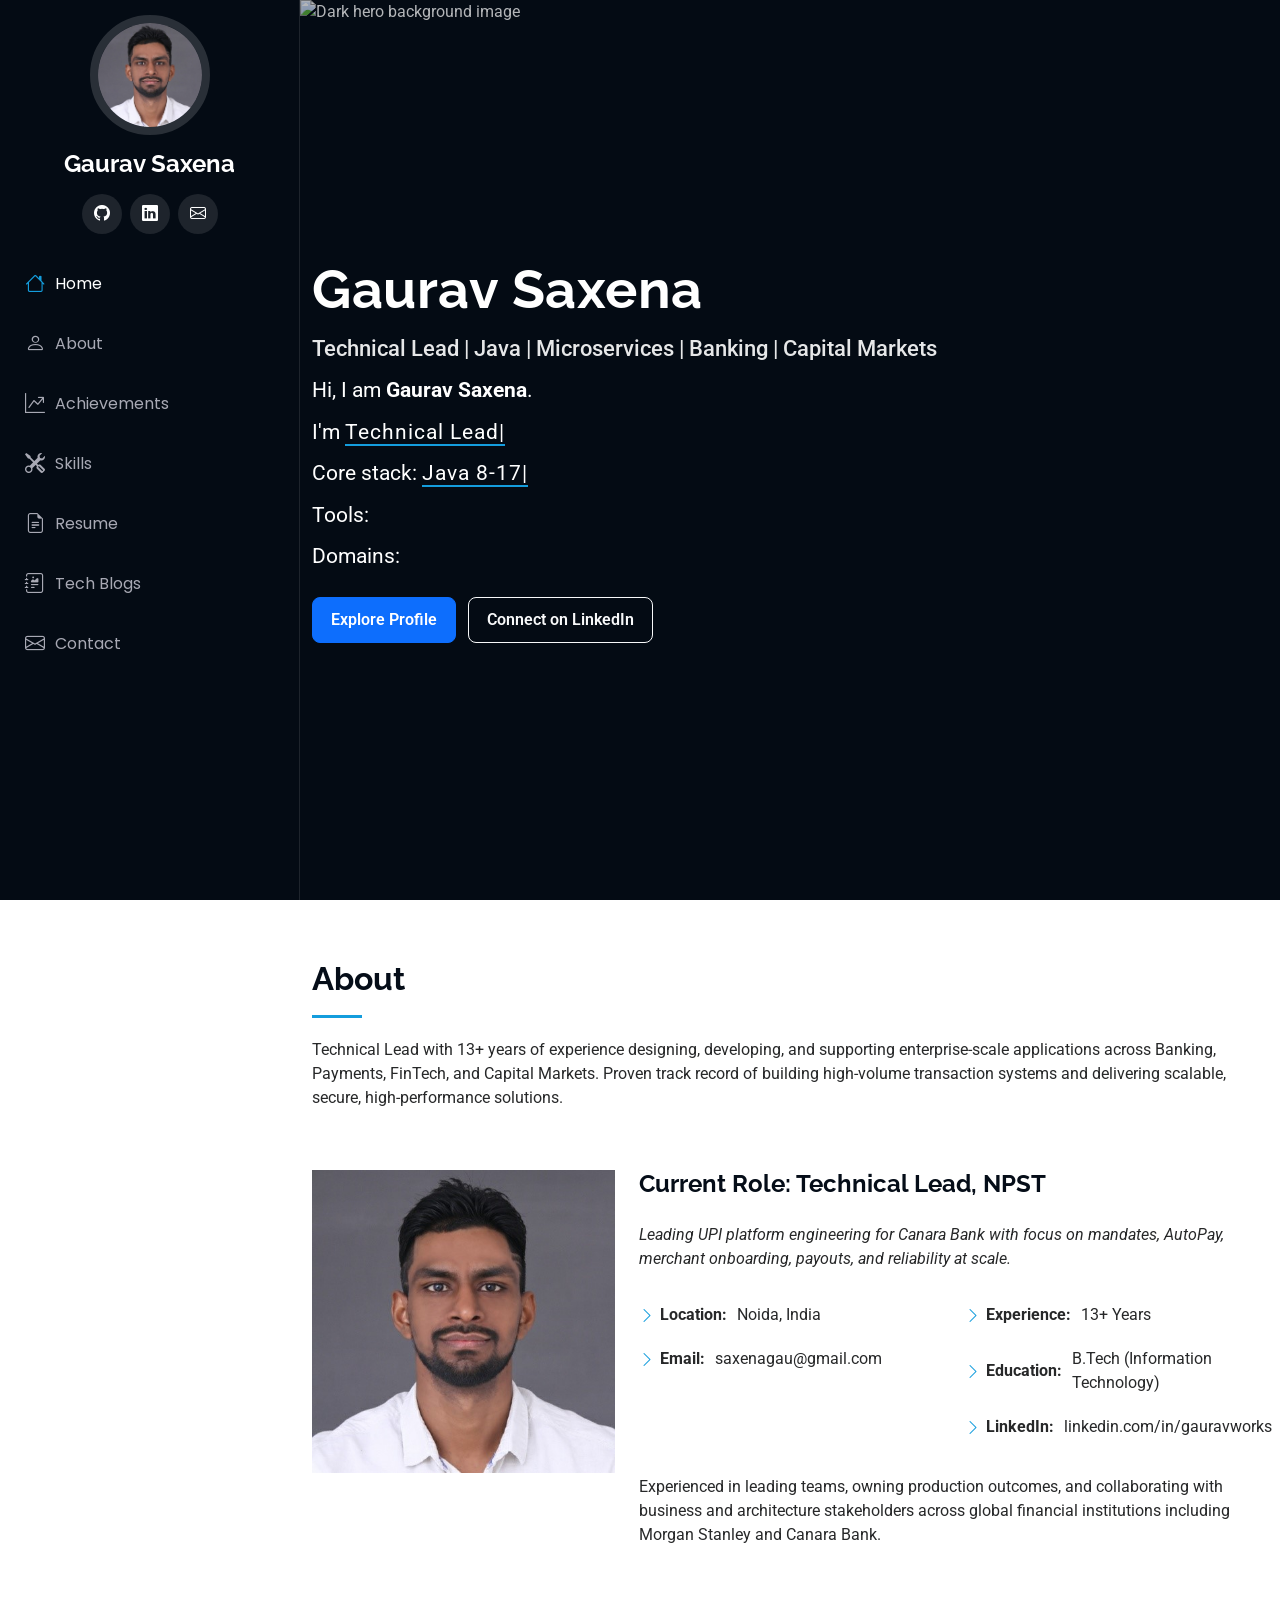
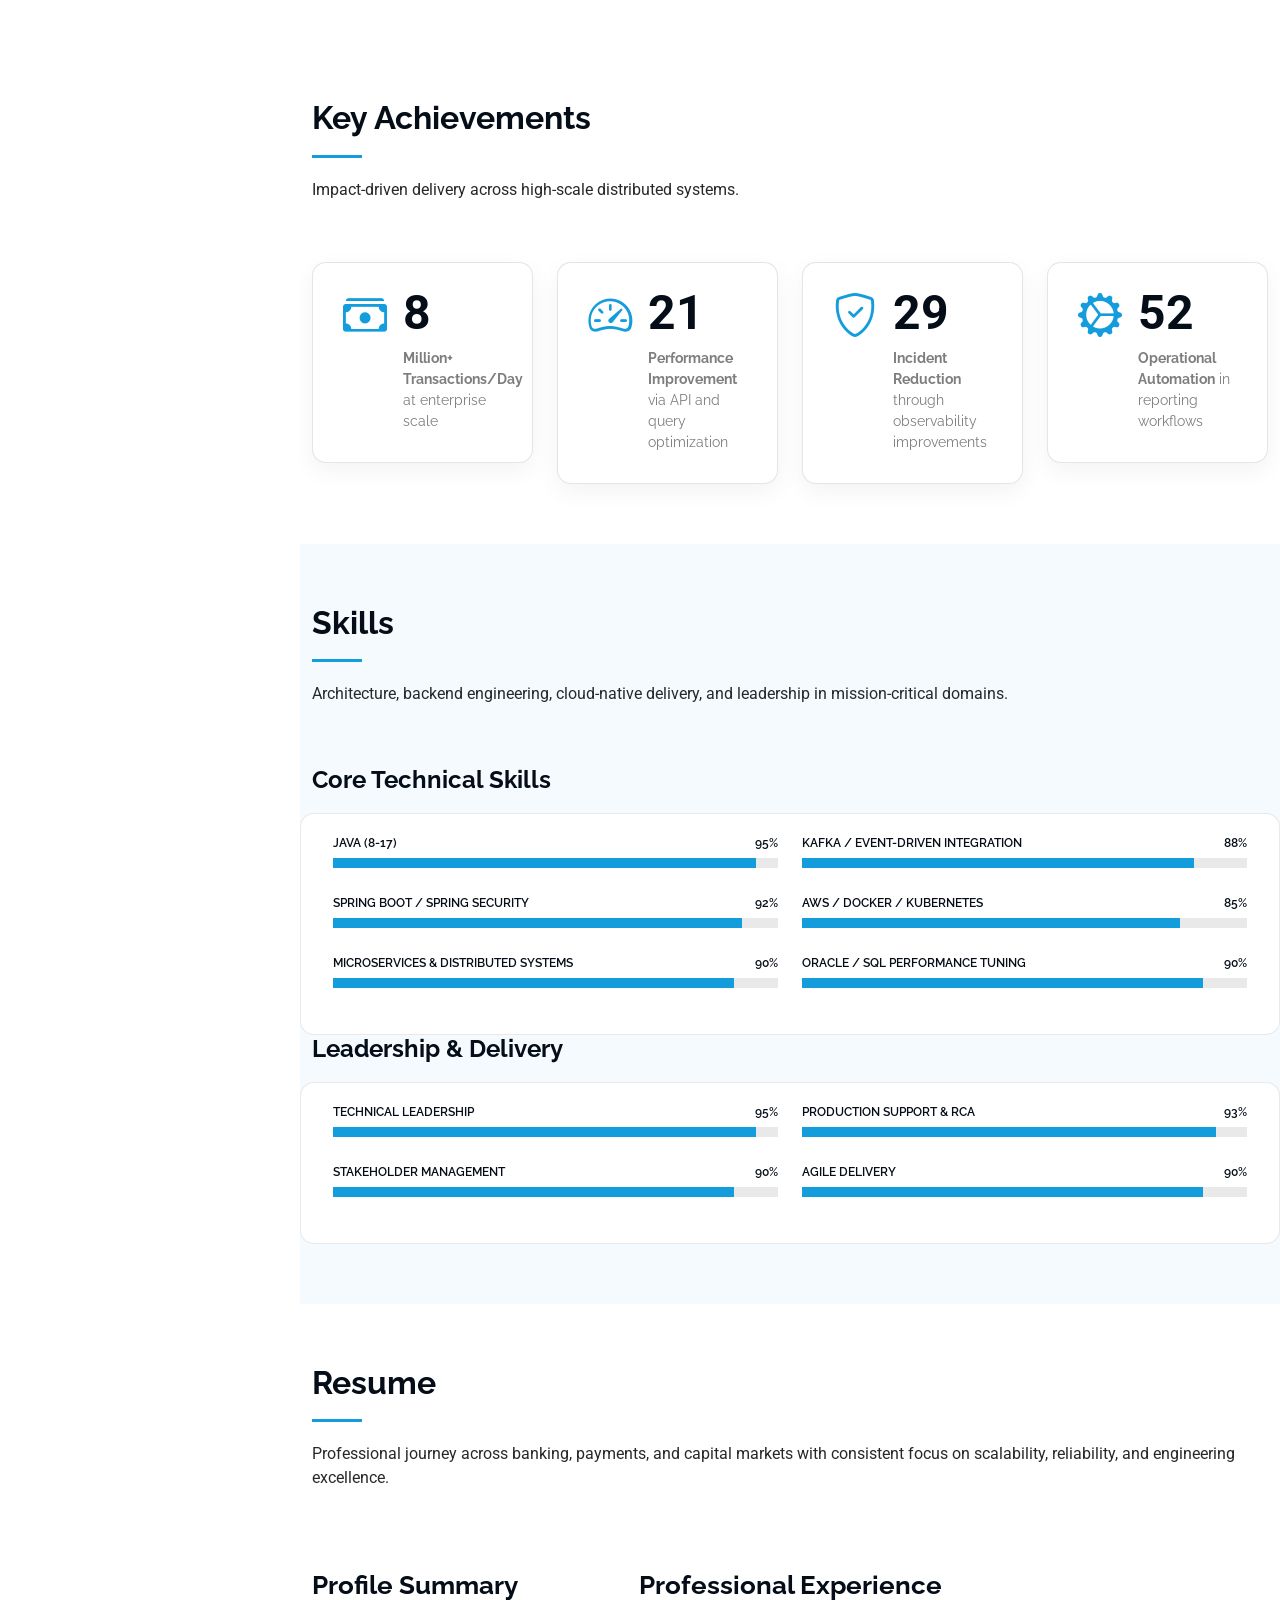
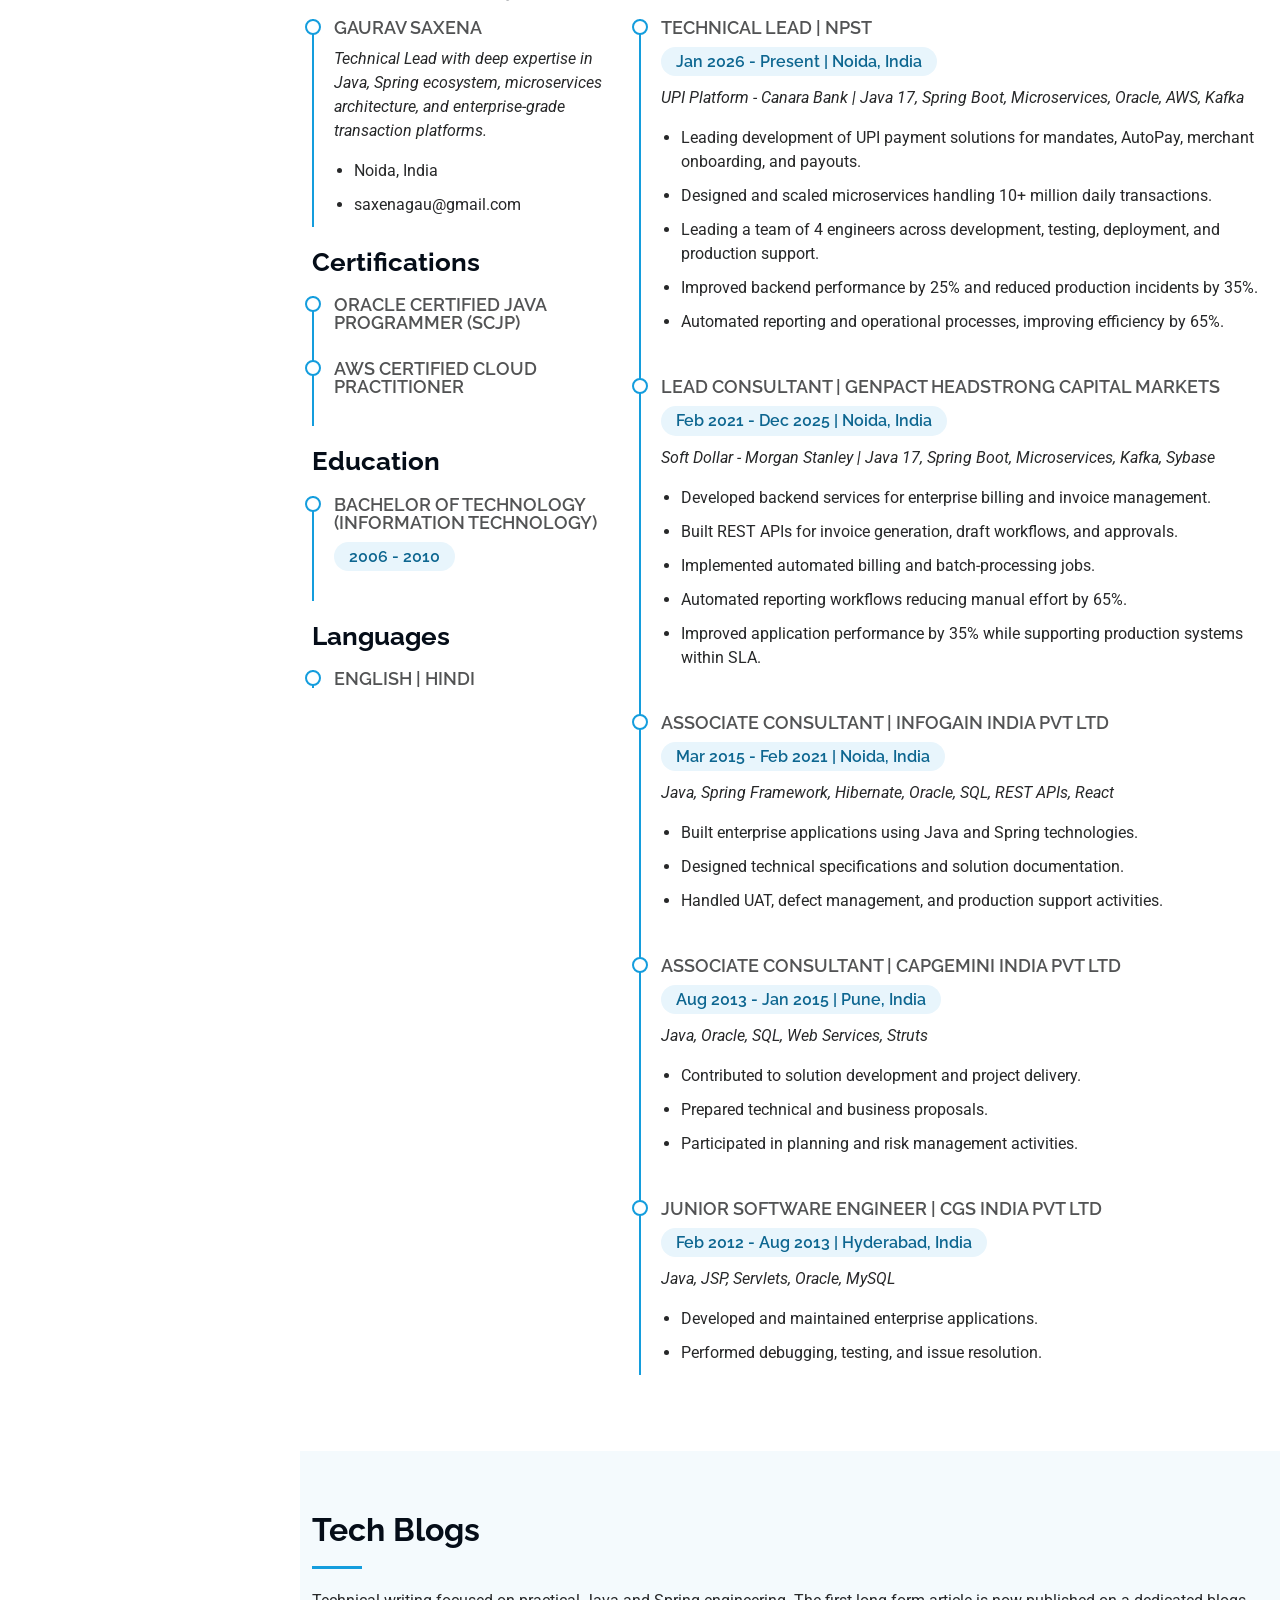
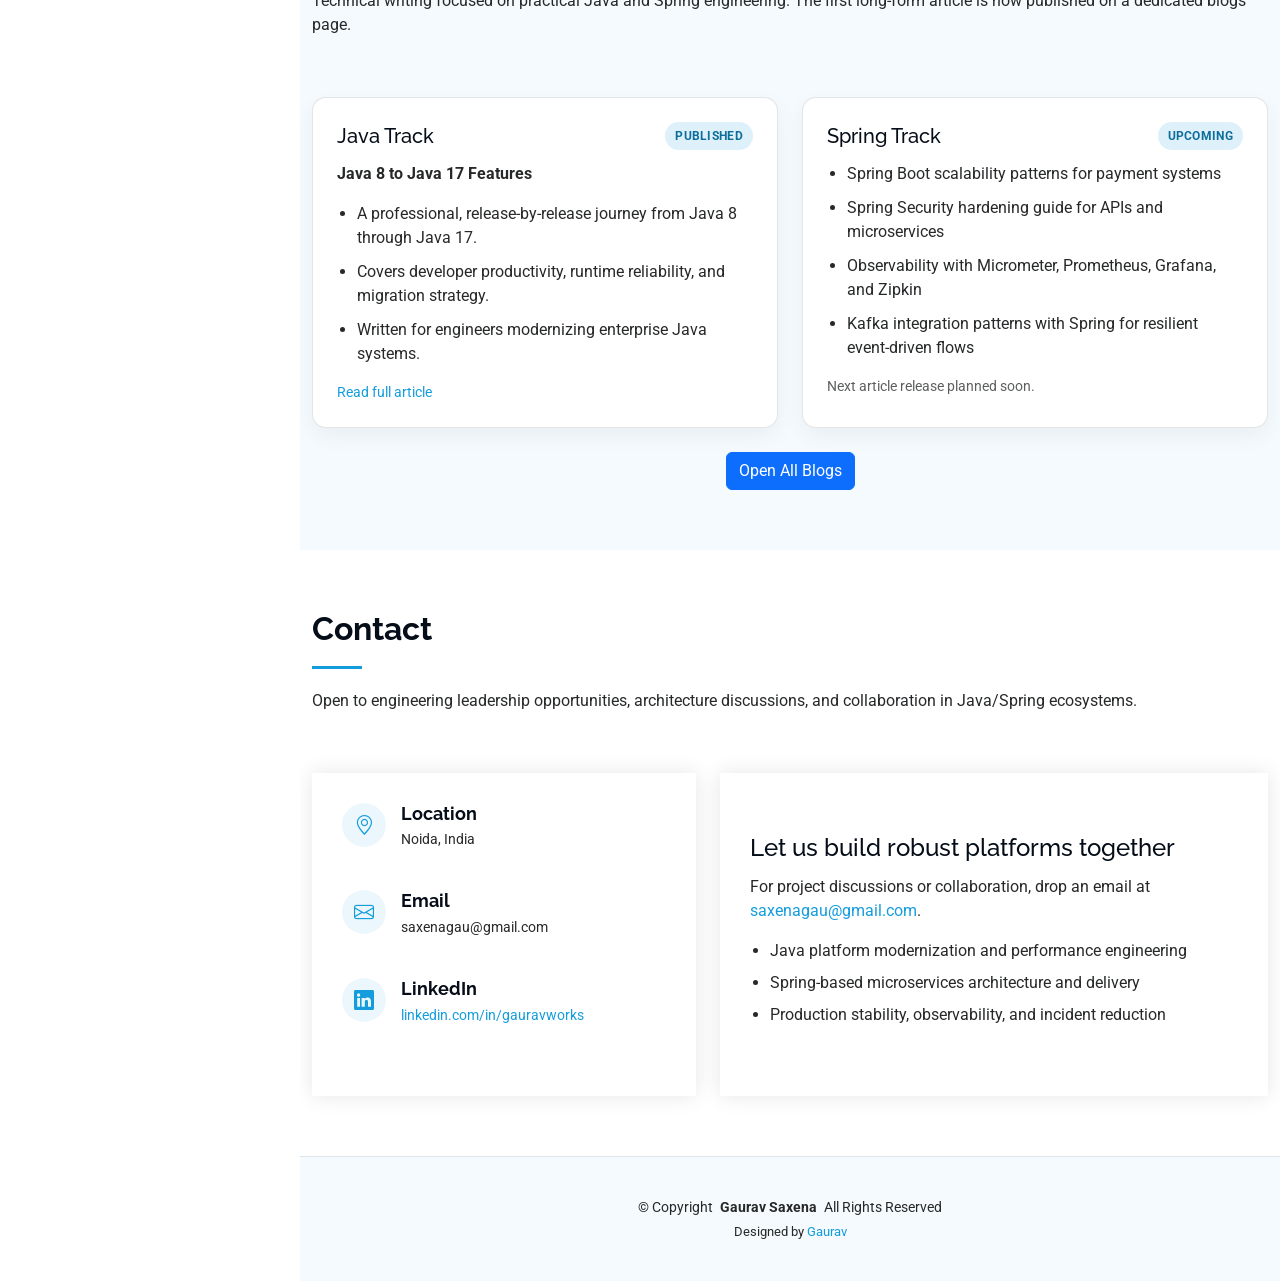
==== commit 25887cfd: "Remove phone number from public profile Removes phone number exposure from About, Resume summary, an" ====
--- a/index.html
+++ b/index.html
@@ -103,7 +103,6 @@
             <div class="col-lg-6">
               <ul>
                 <li><i class="bi bi-chevron-right"></i> <strong>Location:</strong> <span>Noida, India</span></li>
-                <li><i class="bi bi-chevron-right"></i> <strong>Phone:</strong> <span>+91-9560742516</span></li>
                 <li><i class="bi bi-chevron-right"></i> <strong>Email:</strong> <span>saxenagau@gmail.com</span></li>
               </ul>
             </div>
@@ -268,7 +267,6 @@
             <p><em>Technical Lead with deep expertise in Java, Spring ecosystem, microservices architecture, and enterprise-grade transaction platforms.</em></p>
             <ul>
               <li>Noida, India</li>
-              <li>+91-9560742516</li>
               <li>saxenagau@gmail.com</li>
             </ul>
           </div>
@@ -420,13 +418,6 @@
               <div>
                 <h3>Location</h3>
                 <p>Noida, India</p>
-              </div>
-            </div>
-            <div class="info-item d-flex" data-aos="fade-up" data-aos-delay="300">
-              <i class="bi bi-telephone flex-shrink-0"></i>
-              <div>
-                <h3>Phone</h3>
-                <p>+91-9560742516</p>
               </div>
             </div>
             <div class="info-item d-flex" data-aos="fade-up" data-aos-delay="400">
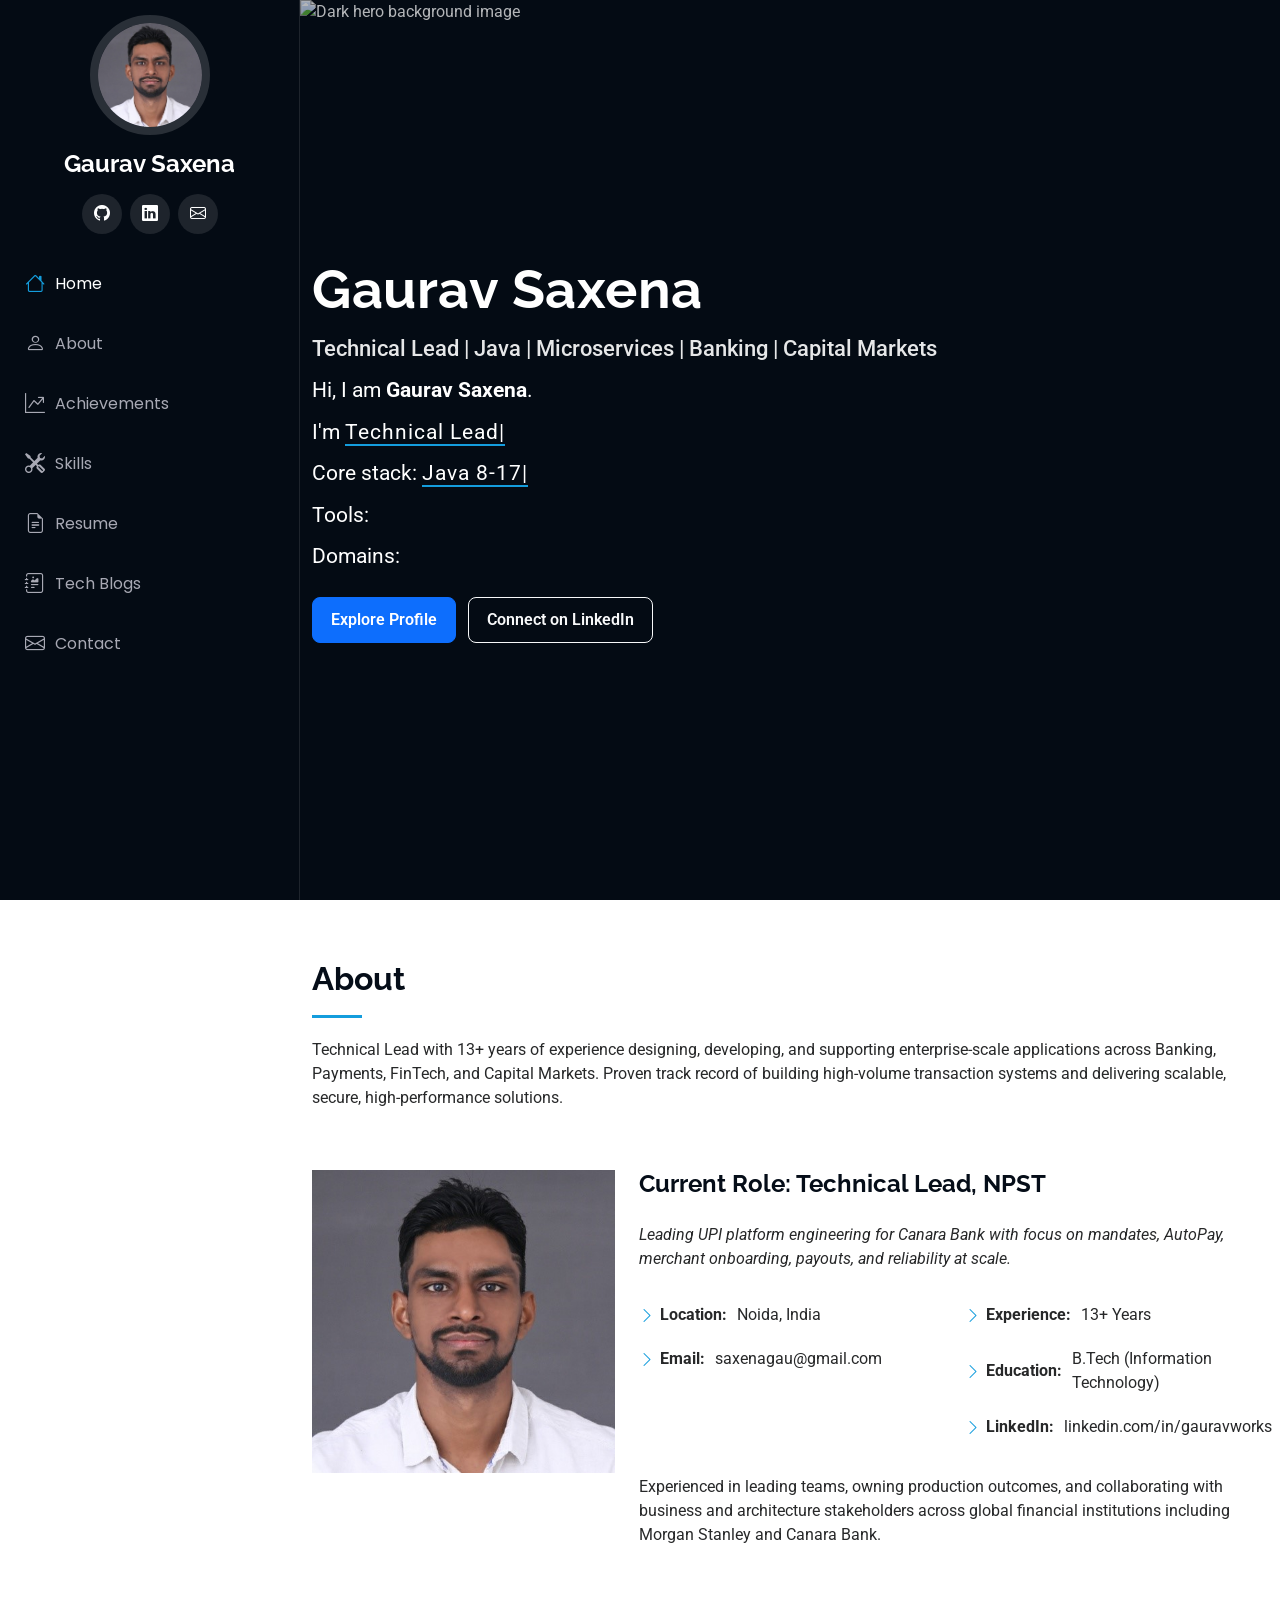
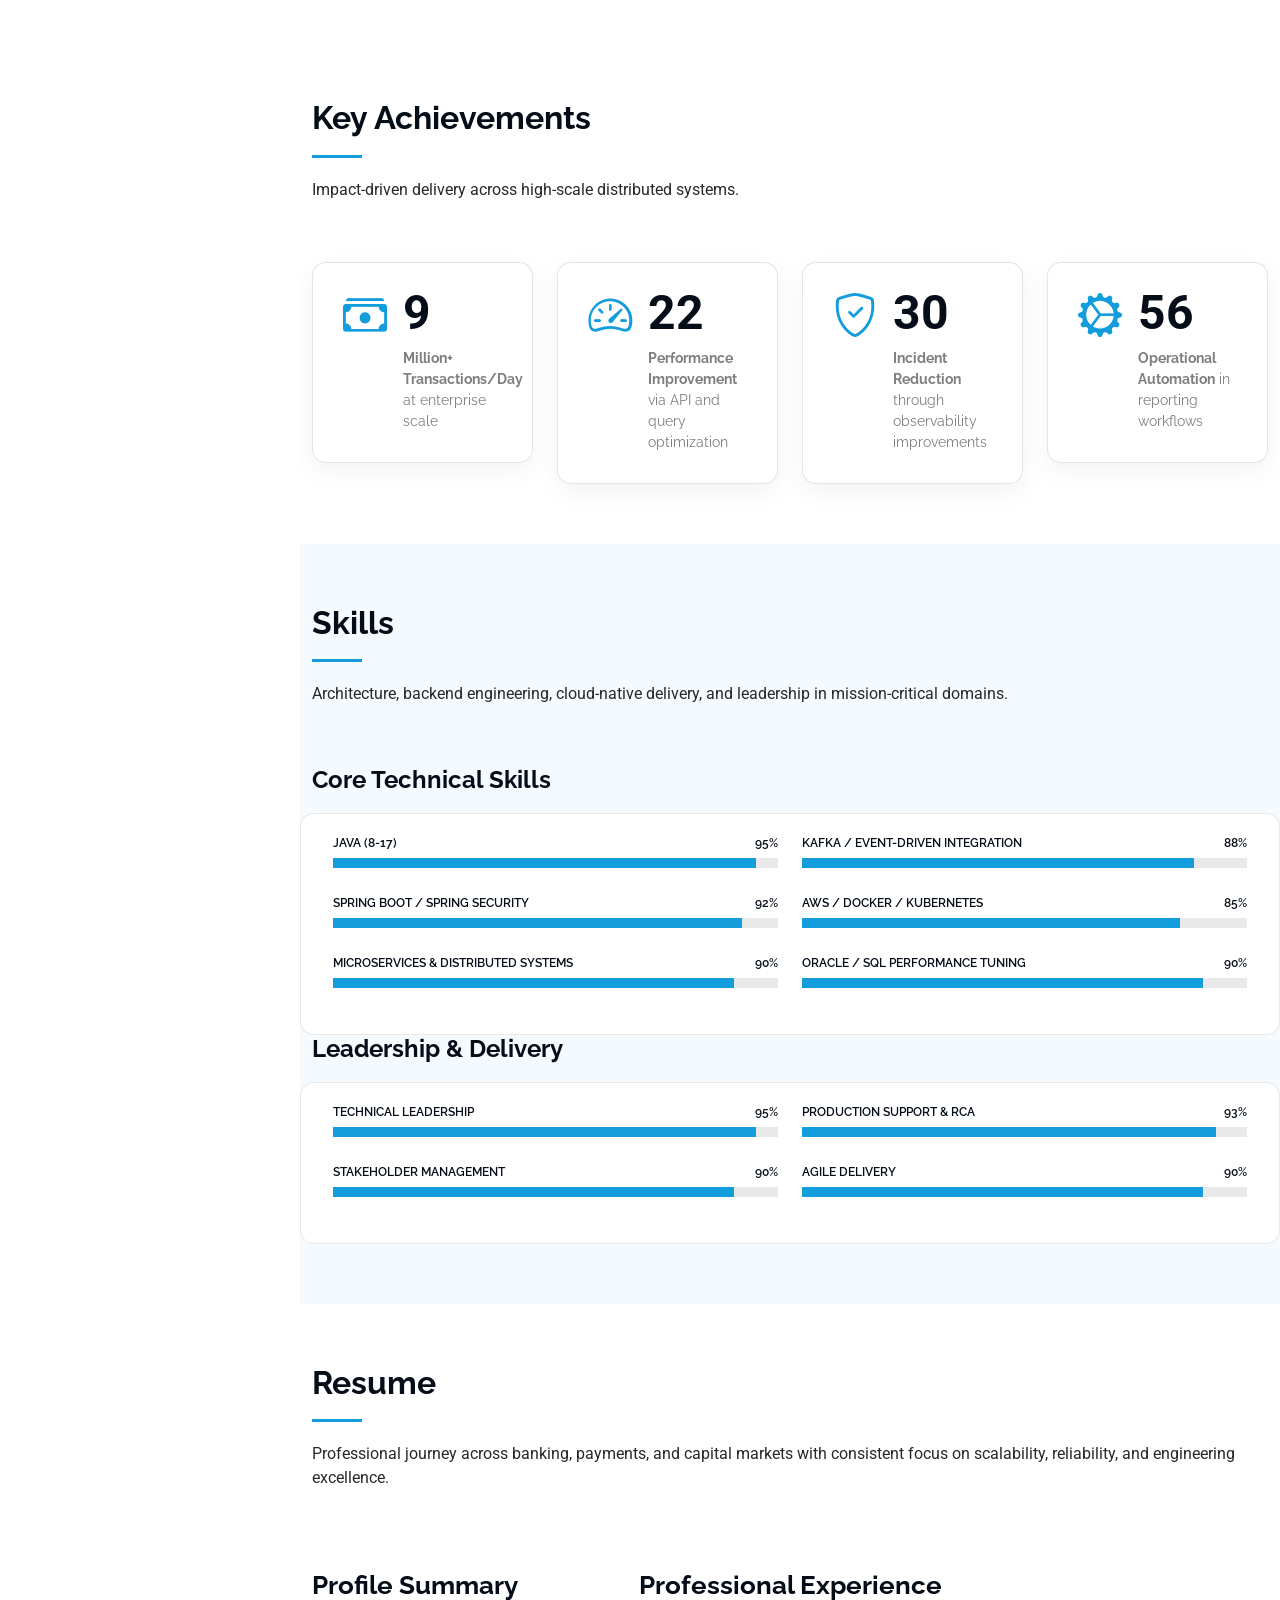
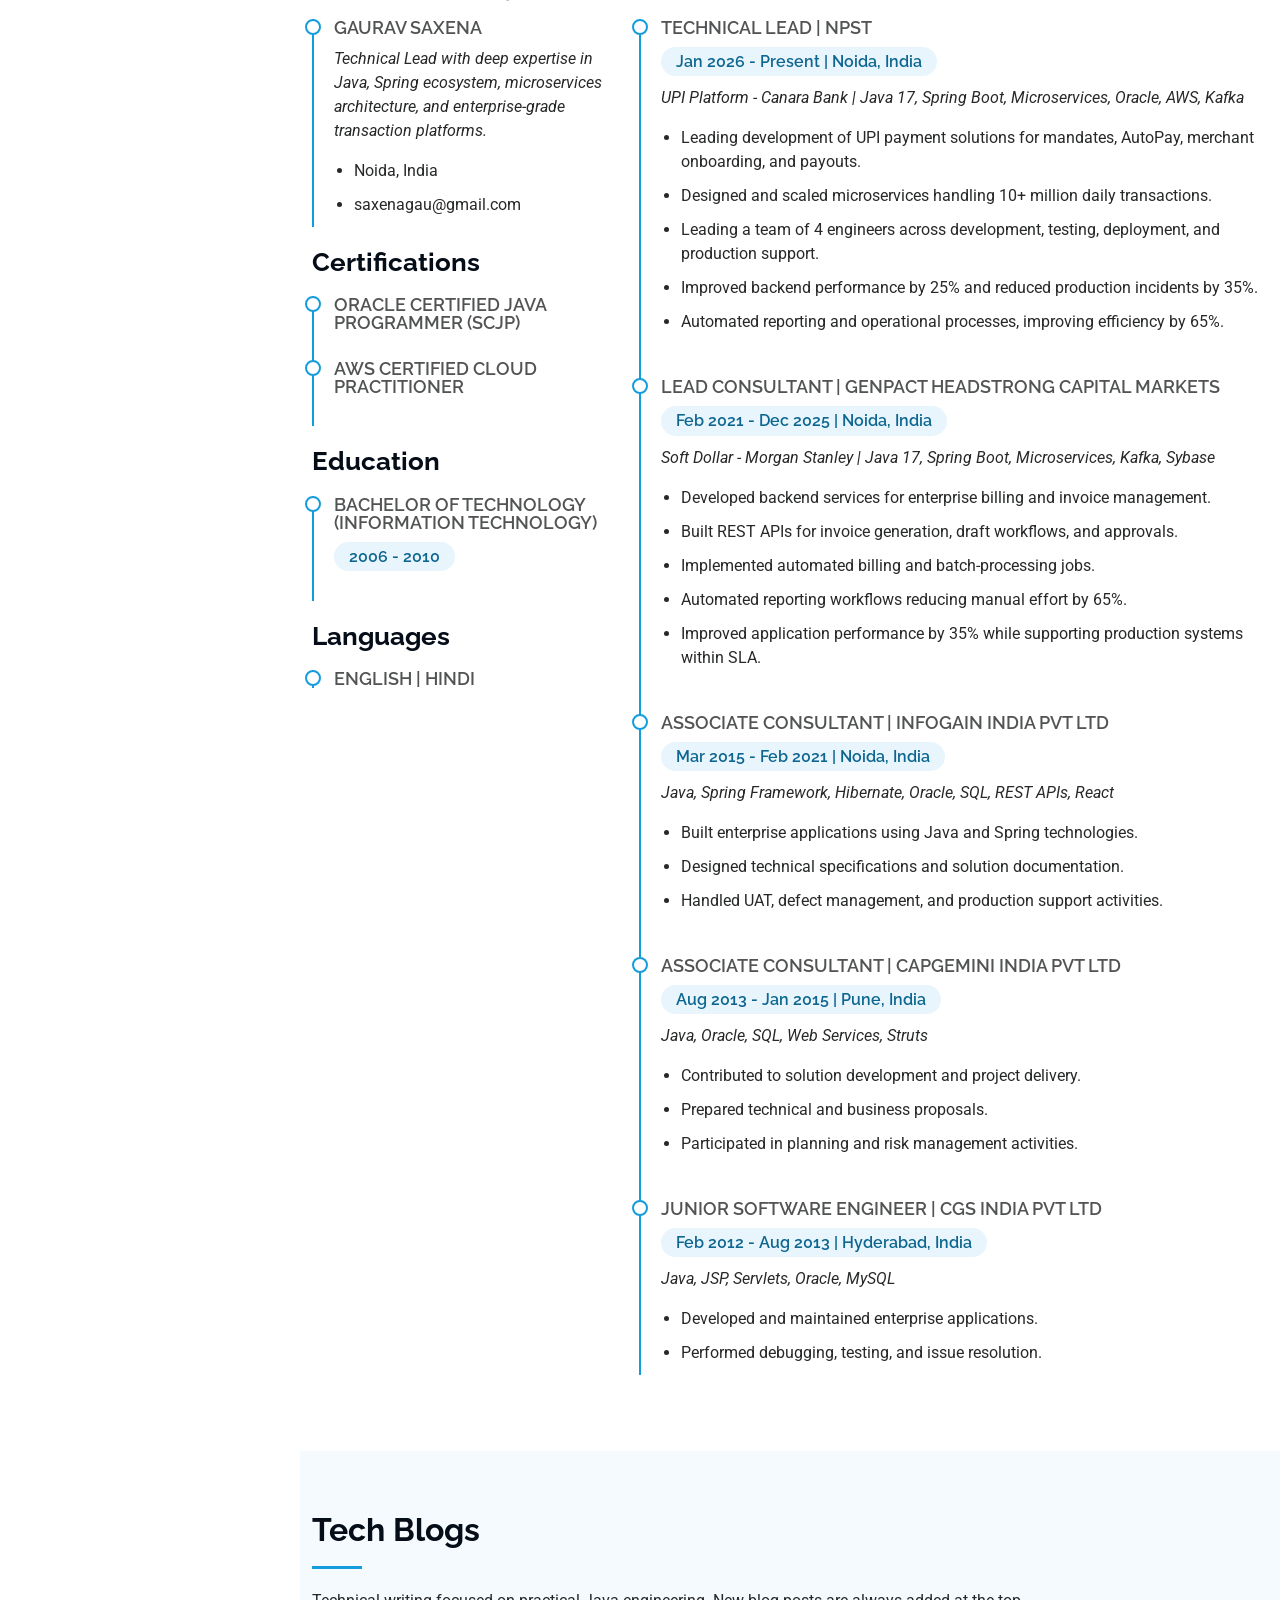
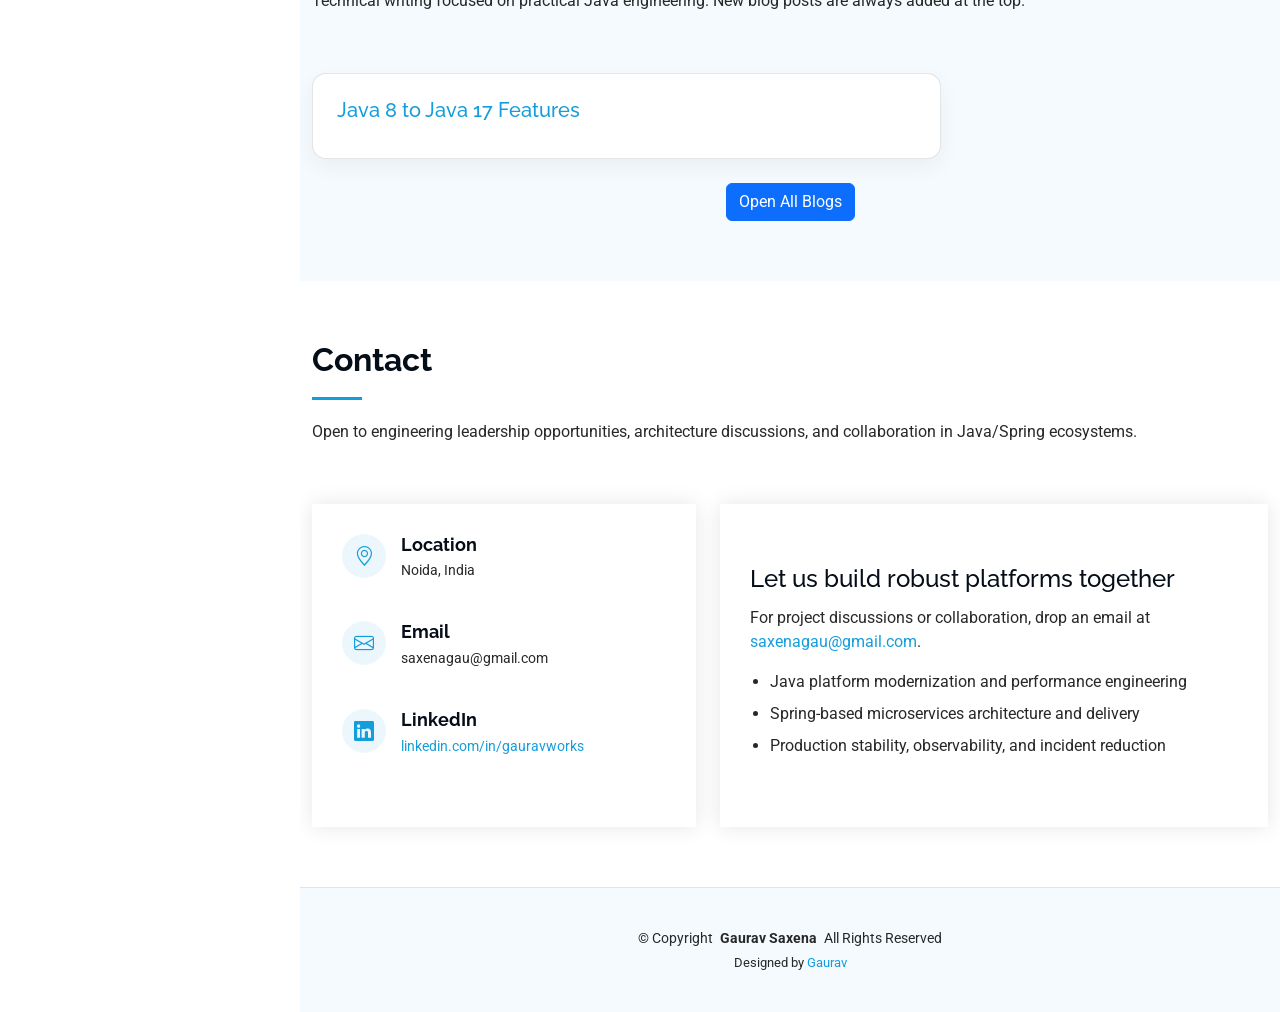
==== commit f1621c11: "Simplify tech blog cards to title-only links Removes descriptive bullet lists from blog cards and ke" ====
--- a/index.html
+++ b/index.html
@@ -360,39 +360,16 @@
   <section id="blog" class="section light-background">
     <div class="container section-title" data-aos="fade-up">
       <h2>Tech Blogs</h2>
-      <p>Technical writing focused on practical Java and Spring engineering. The first long-form article is now published on a dedicated blogs page.</p>
+      <p>Technical writing focused on practical Java engineering. New blog posts are always added at the top.</p>
     </div>
 
     <div class="container" data-aos="fade-up" data-aos-delay="100">
       <div class="row gy-4">
-        <div class="col-lg-6">
+        <div class="col-lg-8">
           <div class="blog-card h-100">
             <div class="blog-card-header">
-              <h4>Java Track</h4>
-              <span class="blog-status">Published</span>
-            </div>
-            <p><strong>Java 8 to Java 17 Features</strong></p>
-            <ul>
-              <li>A professional, release-by-release journey from Java 8 through Java 17.</li>
-              <li>Covers developer productivity, runtime reliability, and migration strategy.</li>
-              <li>Written for engineers modernizing enterprise Java systems.</li>
-            </ul>
-            <p class="blog-note"><a href="blog.html#java8-to-java17">Read full article</a></p>
-          </div>
-        </div>
-        <div class="col-lg-6">
-          <div class="blog-card h-100">
-            <div class="blog-card-header">
-              <h4>Spring Track</h4>
-              <span class="blog-status">Upcoming</span>
-            </div>
-            <ul>
-              <li>Spring Boot scalability patterns for payment systems</li>
-              <li>Spring Security hardening guide for APIs and microservices</li>
-              <li>Observability with Micrometer, Prometheus, Grafana, and Zipkin</li>
-              <li>Kafka integration patterns with Spring for resilient event-driven flows</li>
-            </ul>
-            <p class="blog-note">Next article release planned soon.</p>
+              <h4><a href="blog.html#java8-to-java17">Java 8 to Java 17 Features</a></h4>
+            </div>
           </div>
         </div>
       </div>
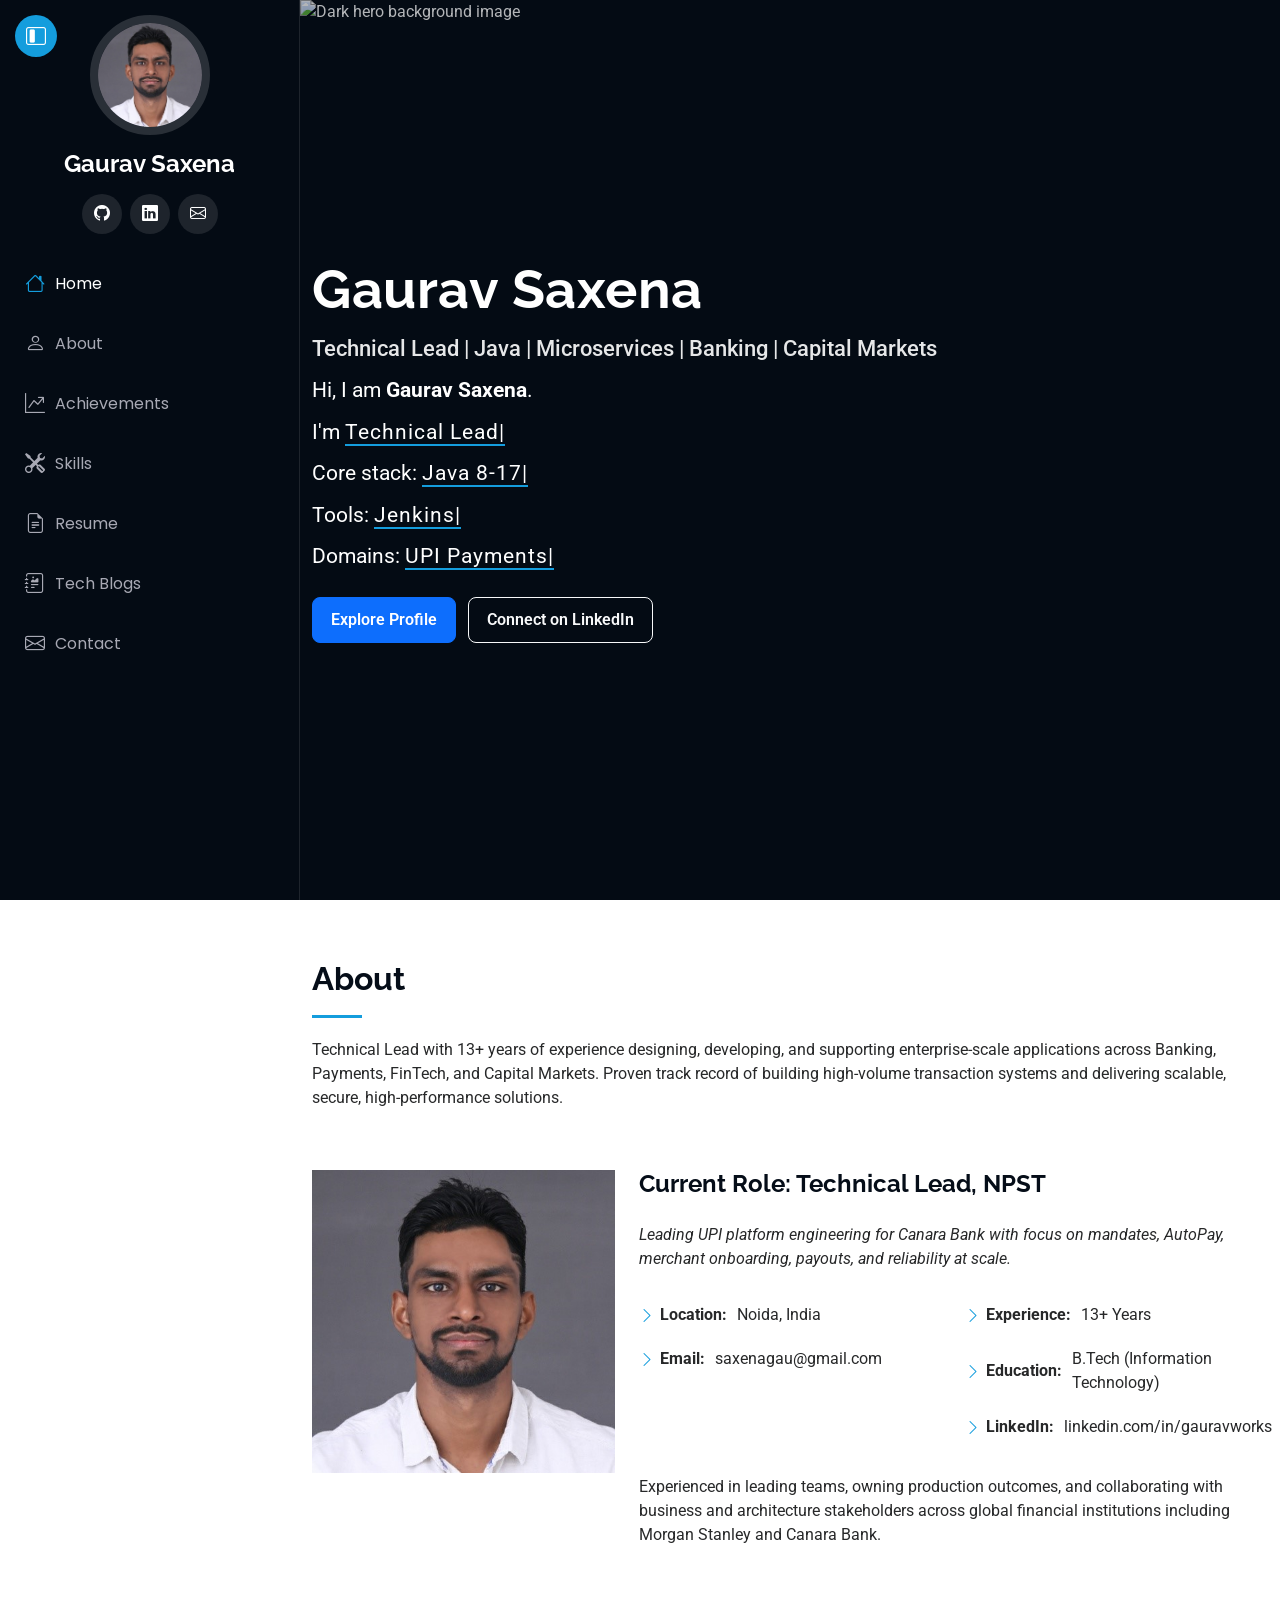
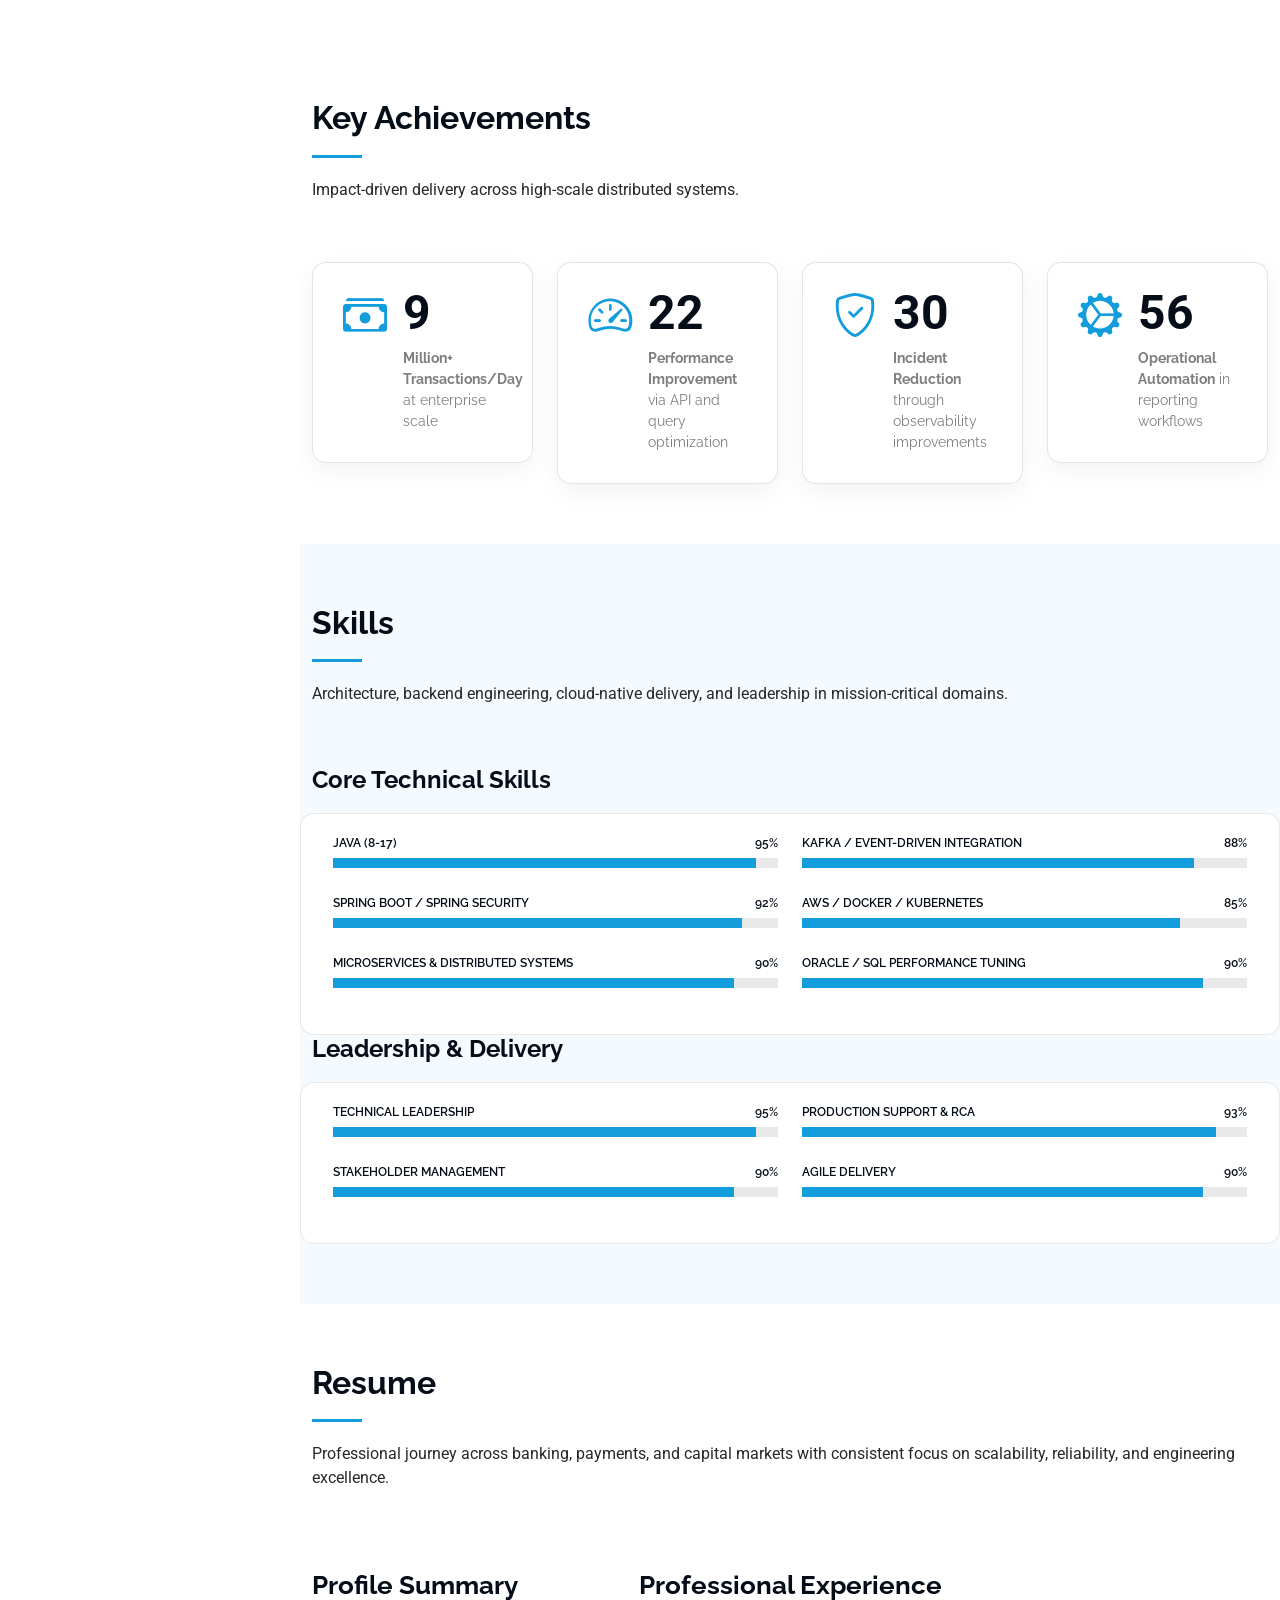
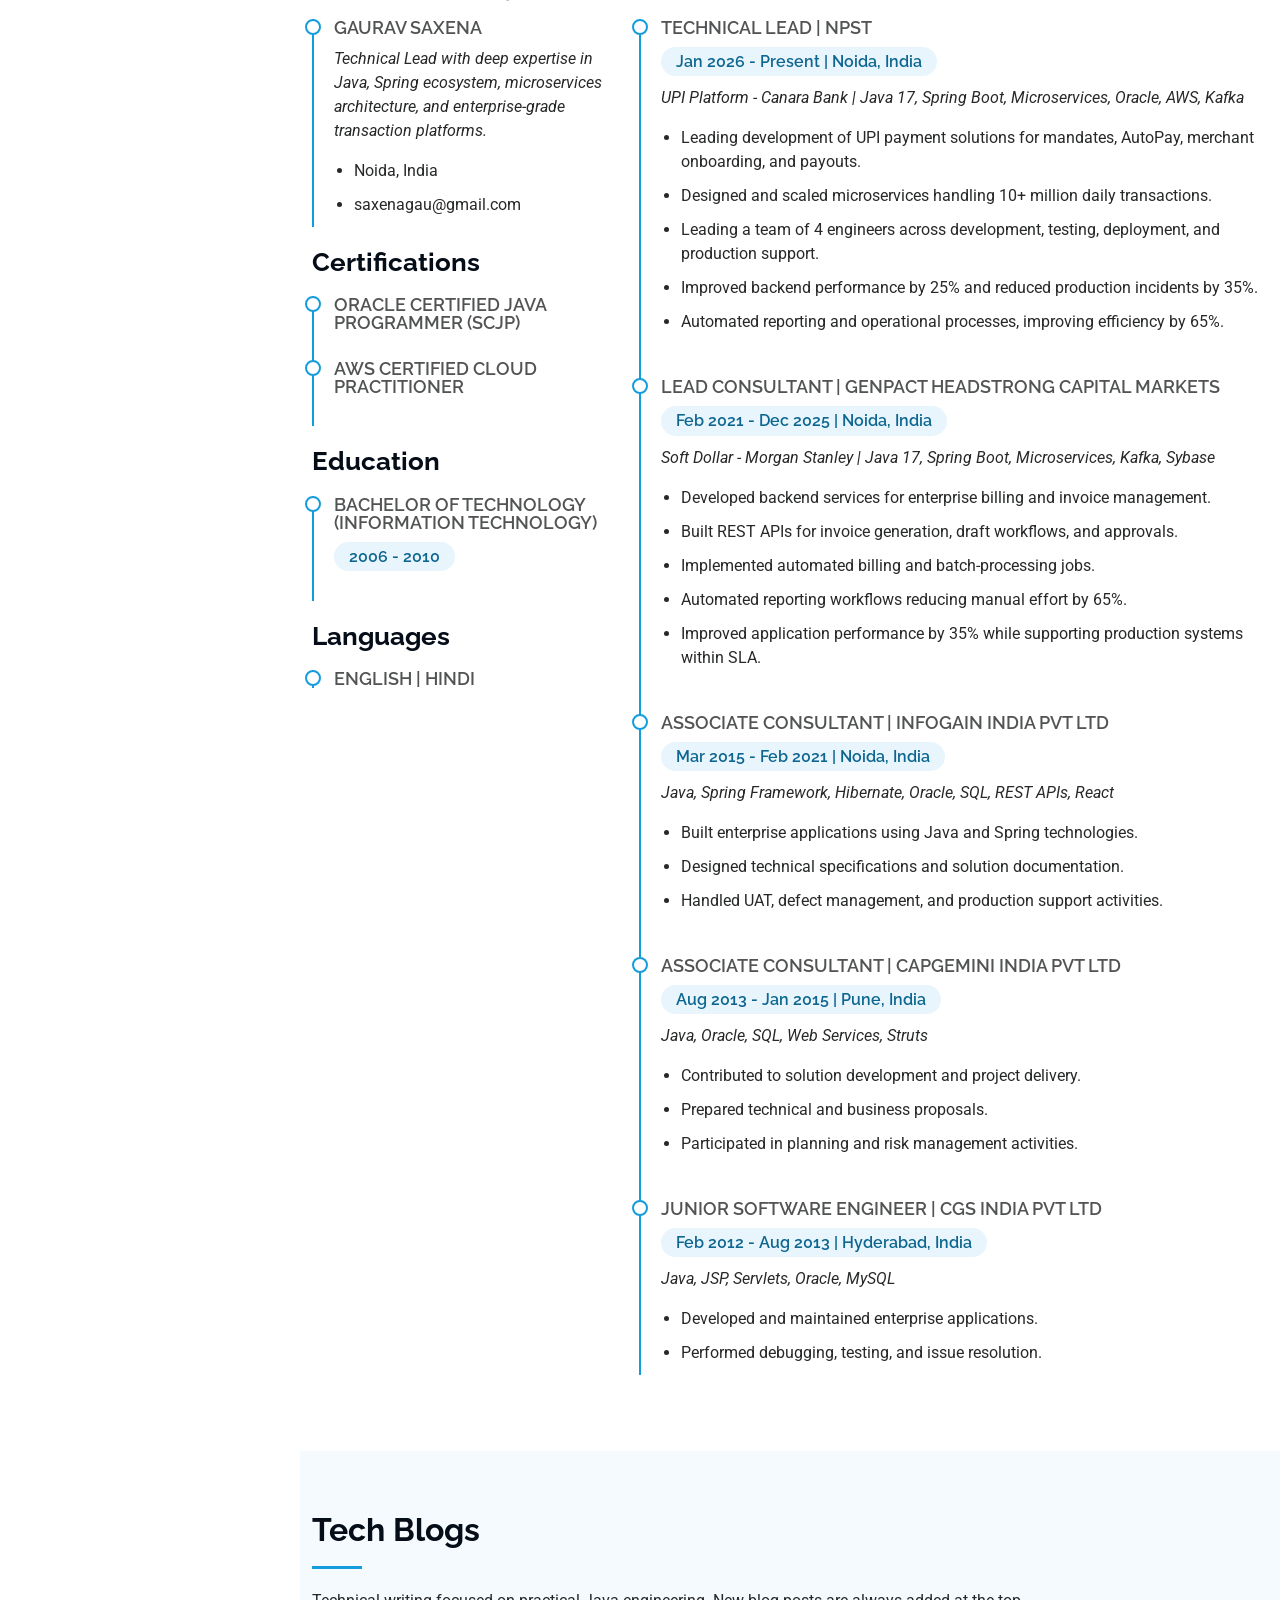
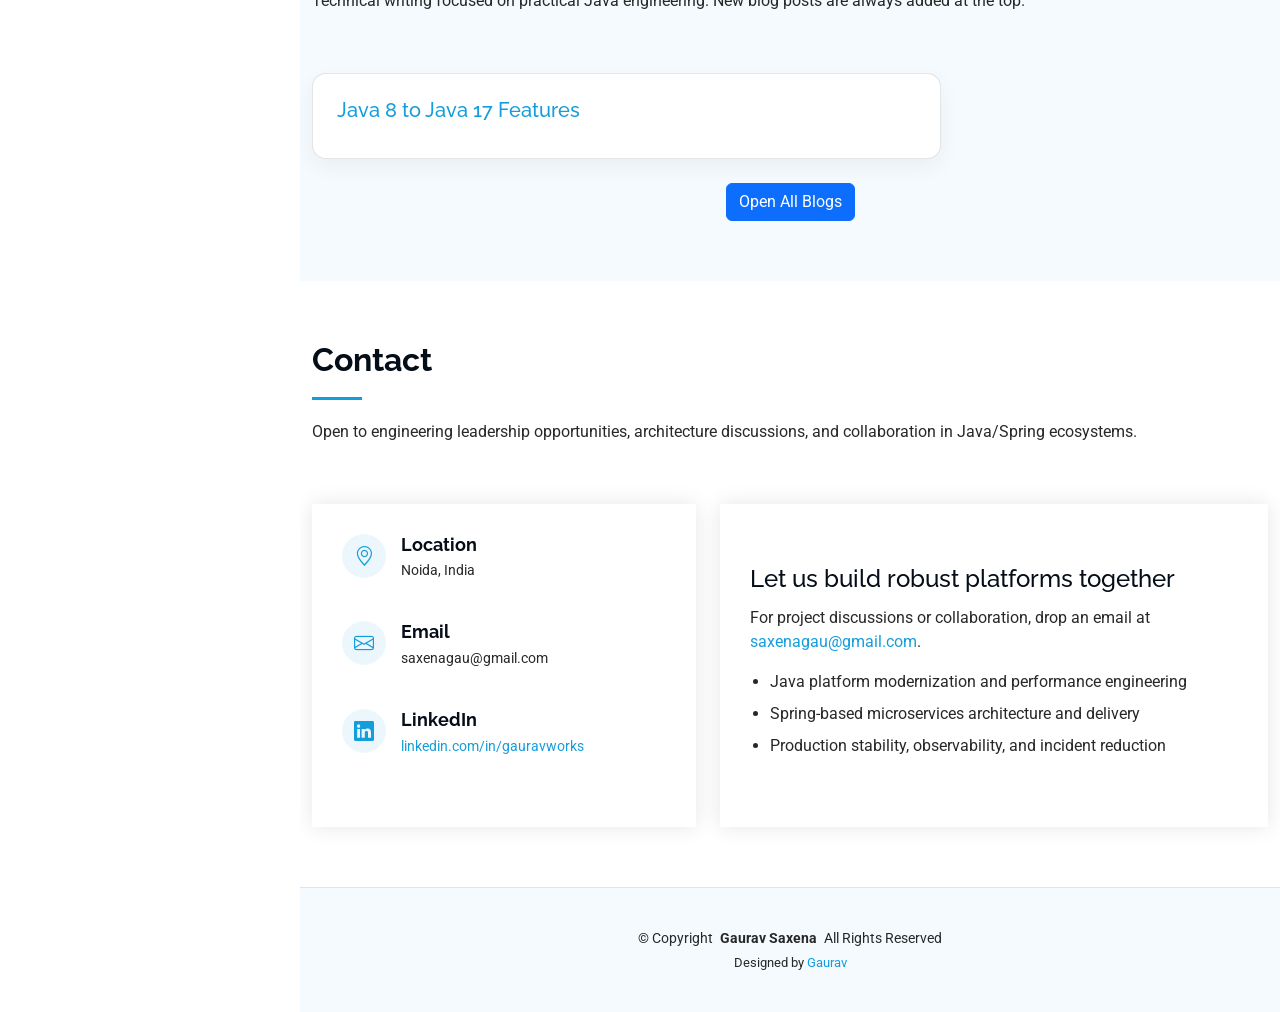
==== commit 80e39922: "Add desktop navbar hide/show toggle Adds a desktop toggle button to collapse or reveal the left navi" ====
--- a/index.html
+++ b/index.html
@@ -62,6 +62,10 @@
   </nav>
 </header>
 
+<button type="button" class="desktop-nav-toggle" aria-label="Toggle navigation panel" aria-expanded="true">
+  <i class="bi bi-layout-sidebar-inset"></i>
+</button>
+
 <main class="main">
   <!-- Hero Section -->
   <section id="hero" class="hero section dark-background">
--- a/assets/css/main.css
+++ b/assets/css/main.css
@@ -210,6 +210,15 @@
   .header~main,
   .header~#footer {
     margin-left: 300px;
+  }
+
+  body.desktop-nav-collapsed .header {
+    left: -300px;
+  }
+
+  body.desktop-nav-collapsed .header~main,
+  body.desktop-nav-collapsed .header~#footer {
+    margin-left: 0;
   }
 }
 
@@ -246,6 +255,41 @@
   background-color: color-mix(in srgb, var(--accent-color) 90%, white 15%);
 }
 
+.desktop-nav-toggle {
+  color: var(--contrast-color);
+  background-color: var(--accent-color);
+  border: none;
+  font-size: 20px;
+  display: none;
+  align-items: center;
+  justify-content: center;
+  width: 42px;
+  height: 42px;
+  border-radius: 50%;
+  cursor: pointer;
+  position: fixed;
+  top: 15px;
+  left: 15px;
+  z-index: 9998;
+  transition: background-color 0.3s;
+}
+
+.desktop-nav-toggle:hover {
+  background-color: color-mix(in srgb, var(--accent-color) 90%, white 15%);
+}
+
+@media (min-width: 1200px) {
+  .desktop-nav-toggle {
+    display: inline-flex;
+  }
+}
+
+@media (max-width: 1199px) {
+  .desktop-nav-toggle {
+    display: none;
+  }
+}
+
 /*--------------------------------------------------------------
 # Navigation Menu
 --------------------------------------------------------------*/
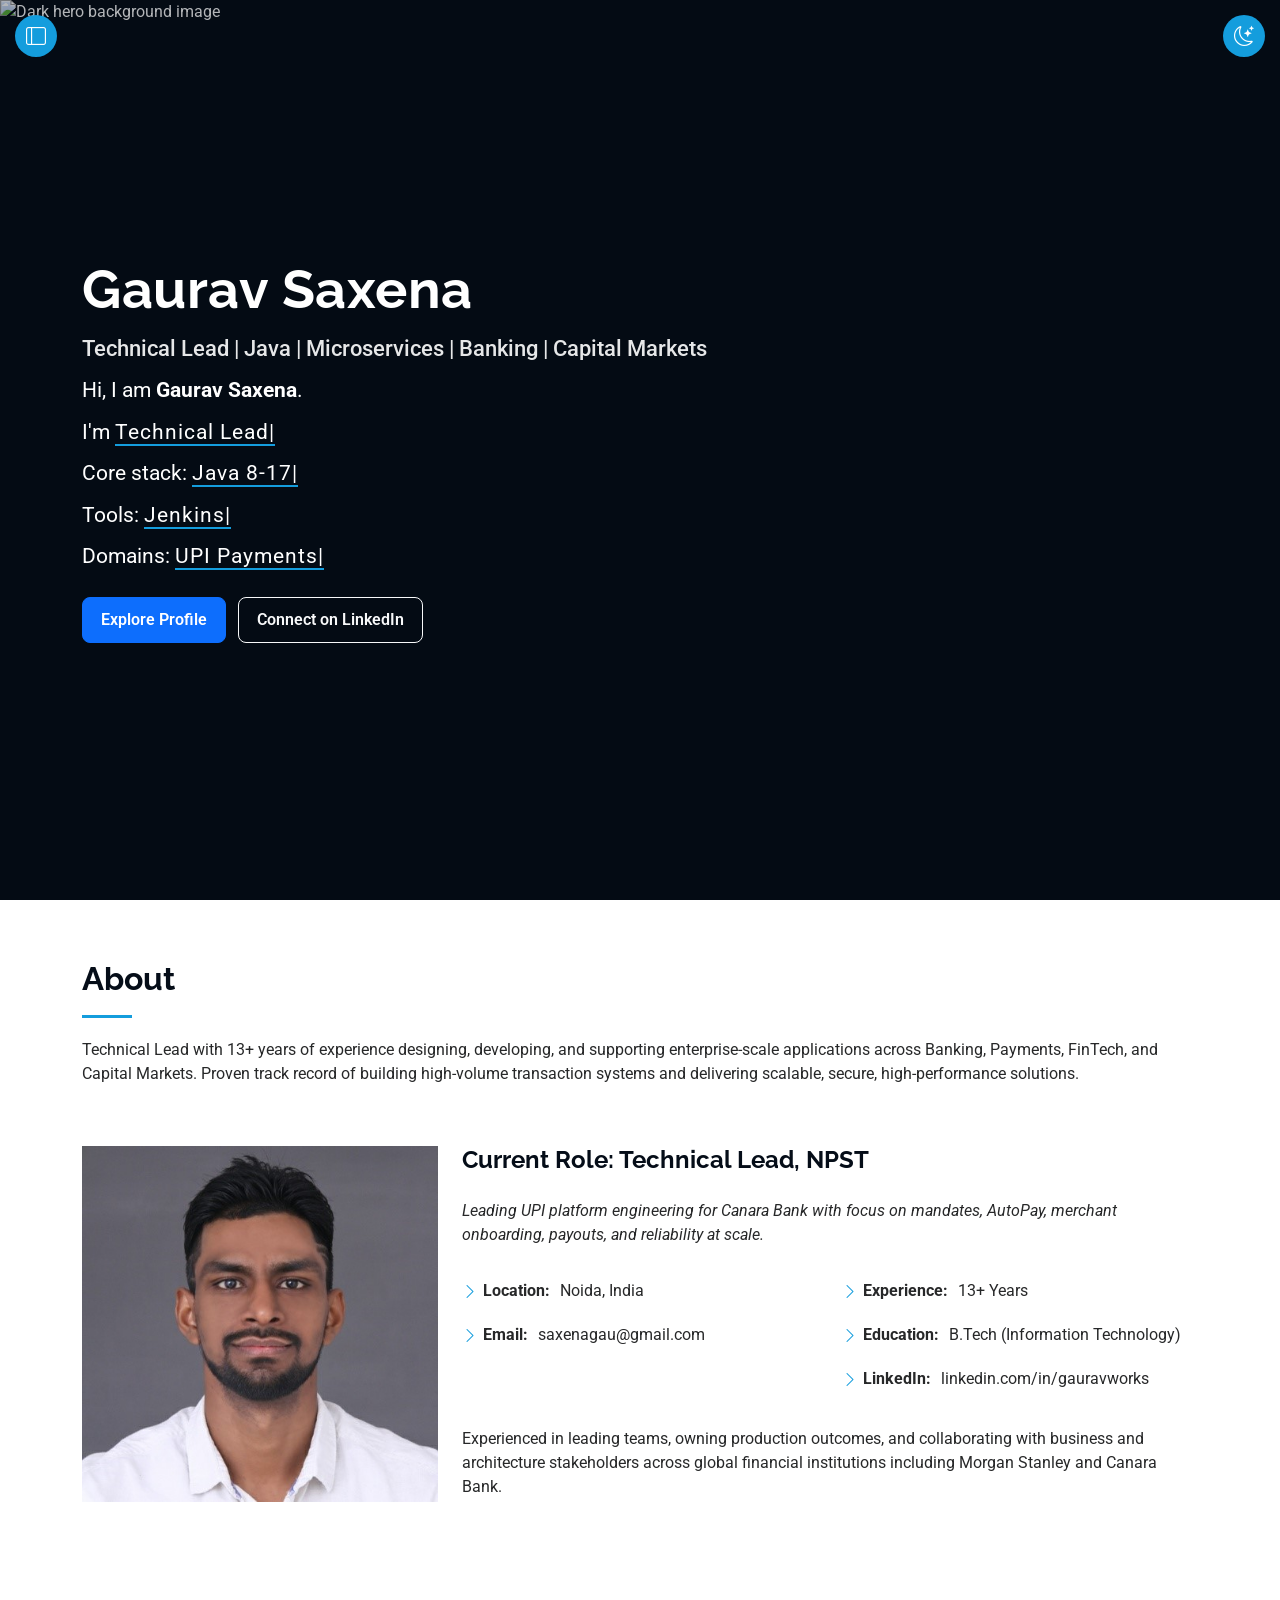
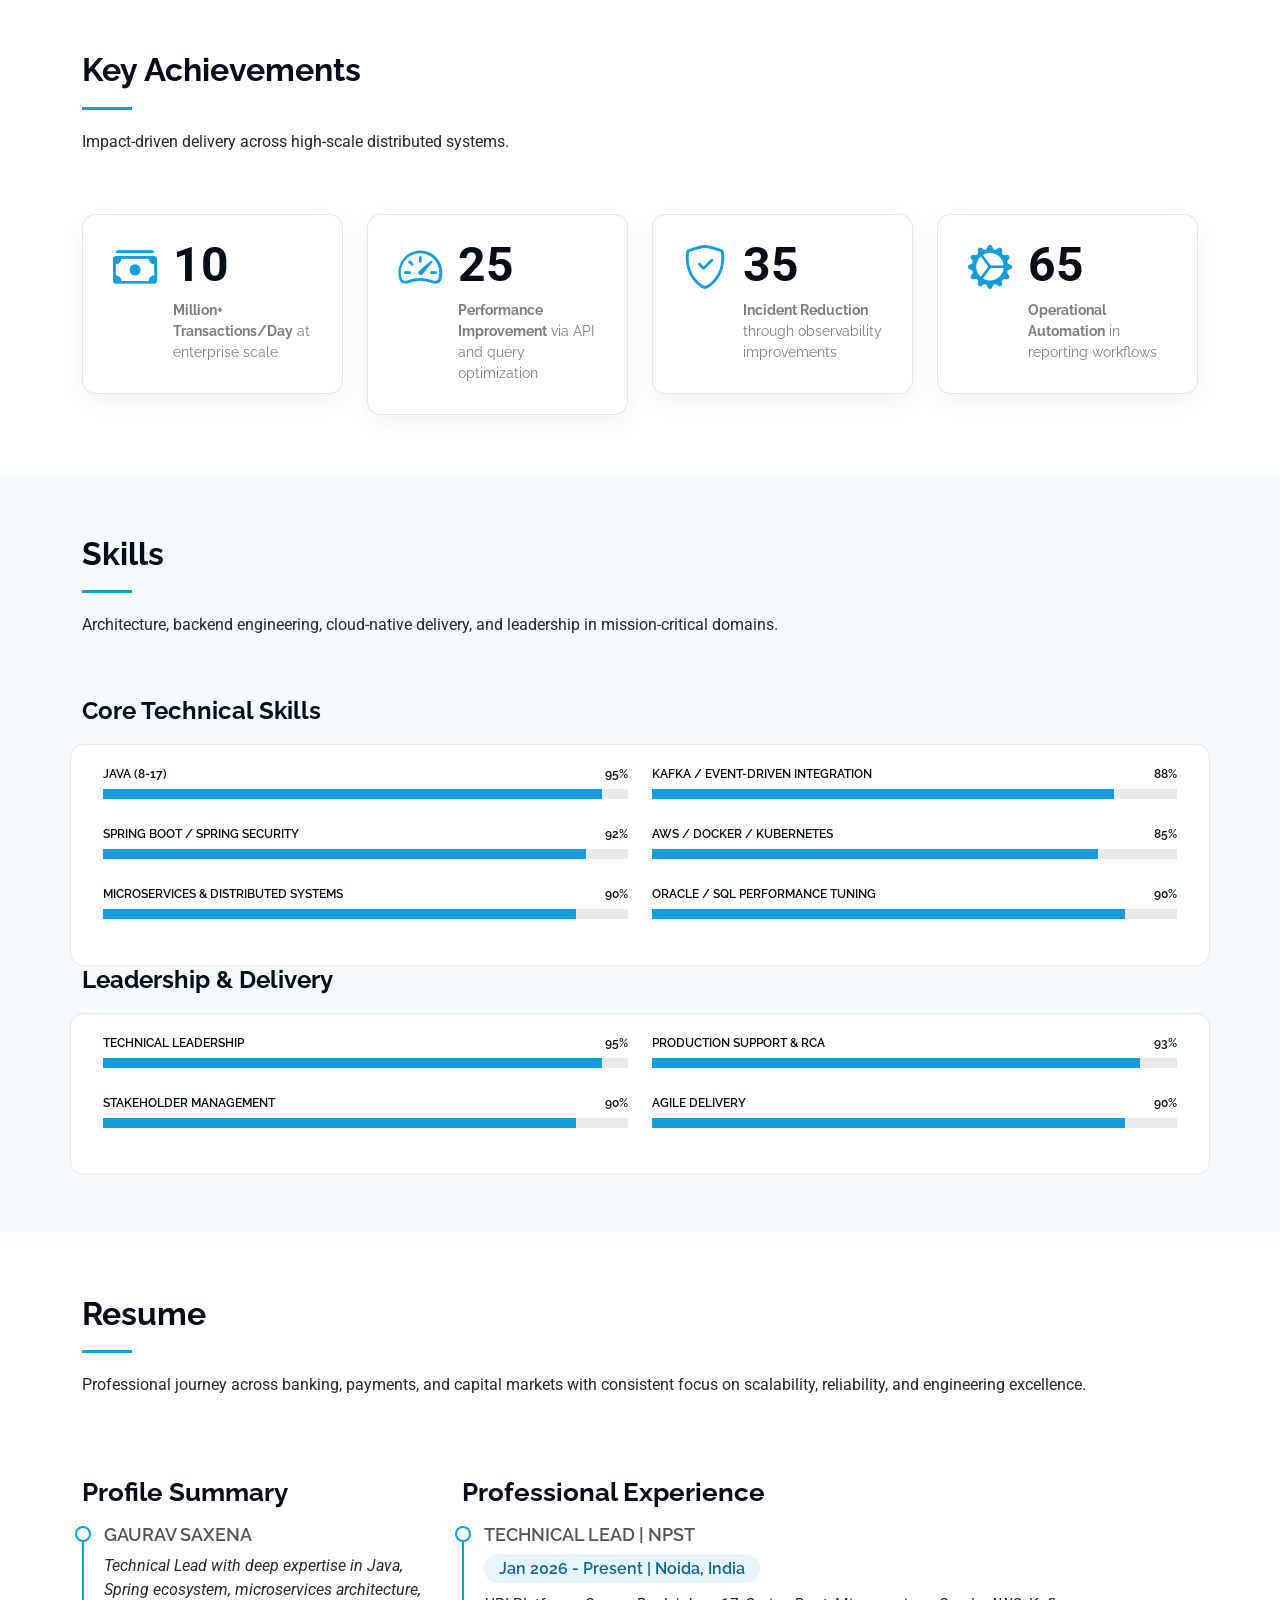
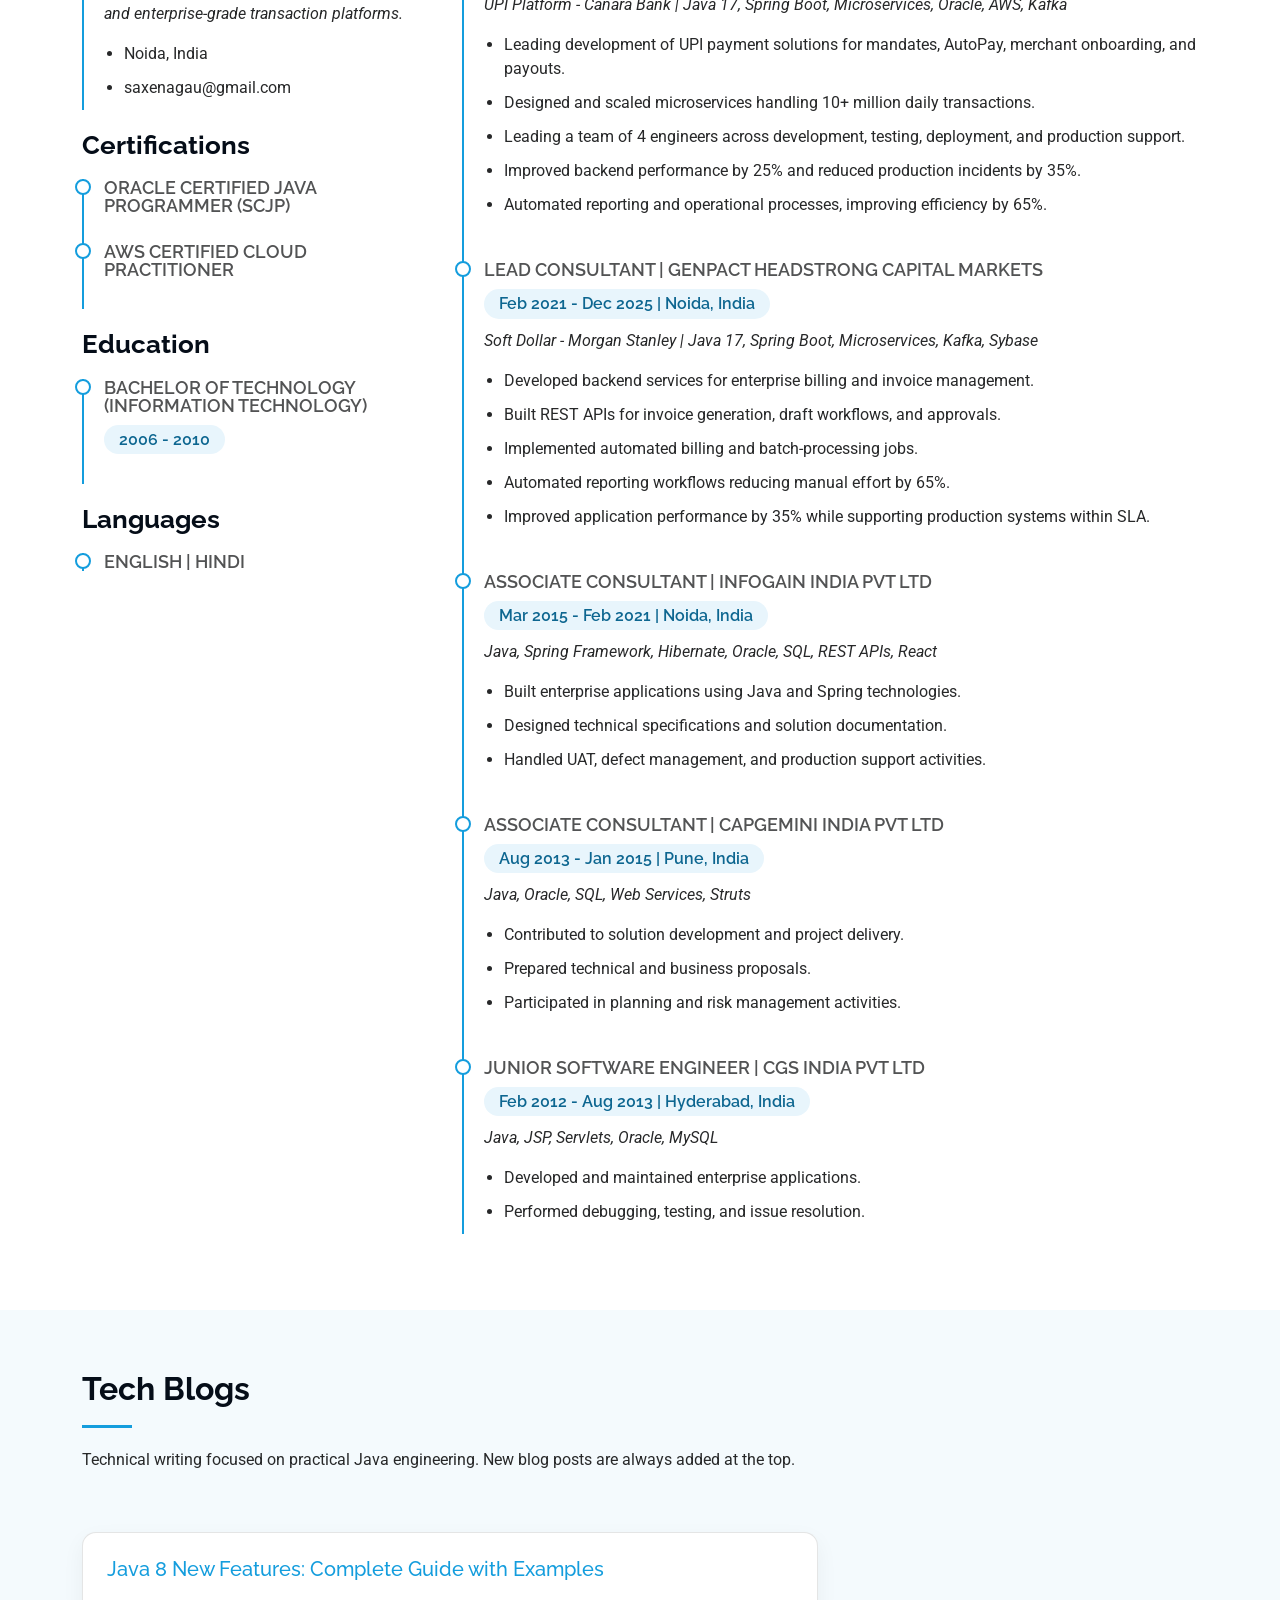
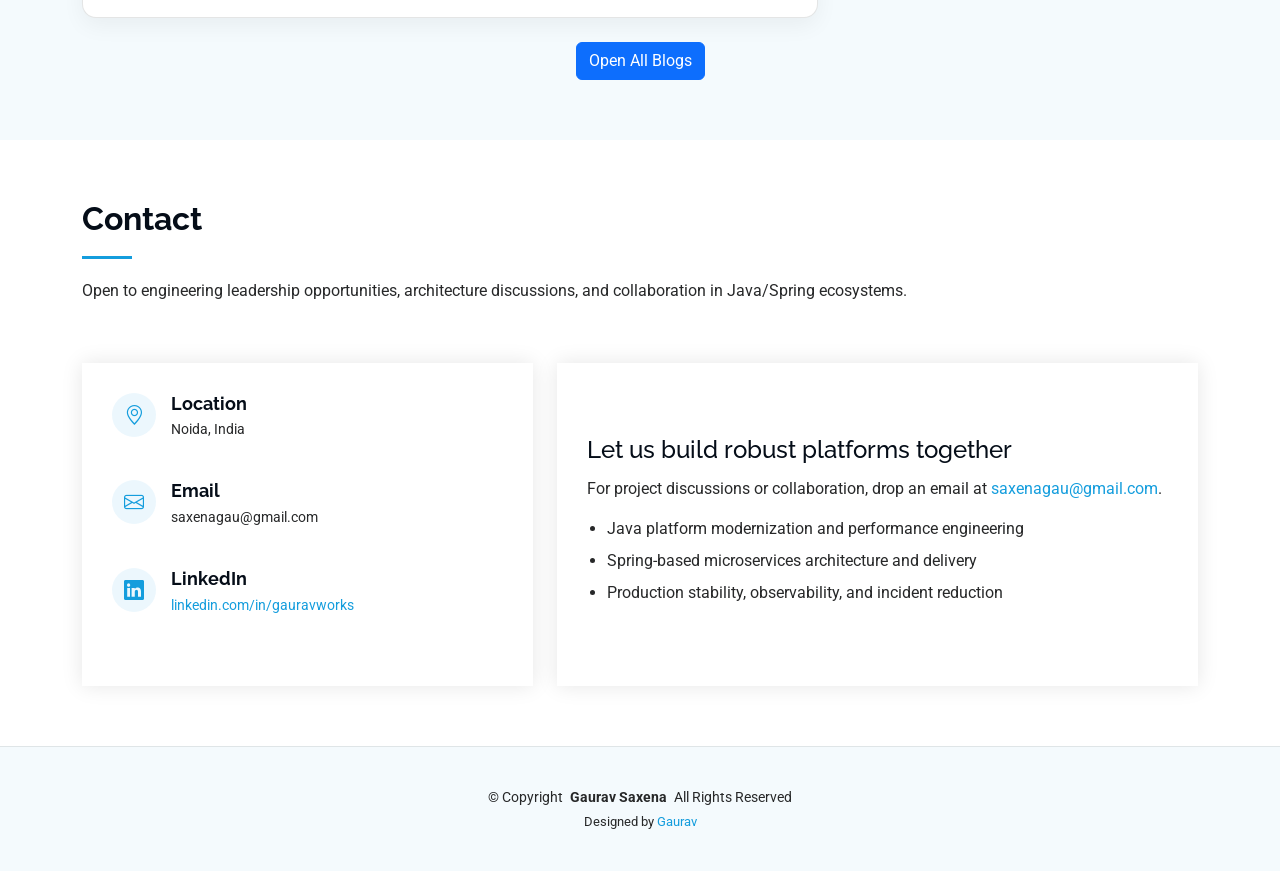
==== commit dd079df0: "Add Java 8 blog and site theme toggle Adds a new dedicated Java 8 features blog page, updates blog l" ====
--- a/index.html
+++ b/index.html
@@ -30,7 +30,7 @@
   <link href="assets/css/main.css" rel="stylesheet">
 </head>
 
-<body class="index-page">
+<body class="index-page desktop-nav-collapsed">
 
 <header id="header" class="header dark-background d-flex flex-column">
   <i class="header-toggle d-xl-none bi bi-list"></i>
@@ -62,8 +62,12 @@
   </nav>
 </header>
 
-<button type="button" class="desktop-nav-toggle" aria-label="Toggle navigation panel" aria-expanded="true">
-  <i class="bi bi-layout-sidebar-inset"></i>
+<button type="button" class="desktop-nav-toggle" aria-label="Toggle navigation panel" aria-expanded="false">
+  <i class="bi bi-layout-sidebar"></i>
+</button>
+
+<button type="button" class="theme-toggle" aria-label="Toggle theme" aria-pressed="false">
+  <i class="bi bi-moon-stars"></i>
 </button>
 
 <main class="main">
@@ -372,7 +376,7 @@
         <div class="col-lg-8">
           <div class="blog-card h-100">
             <div class="blog-card-header">
-              <h4><a href="blog.html#java8-to-java17">Java 8 to Java 17 Features</a></h4>
+              <h4><a href="java8-new-features.html">Java 8 New Features: Complete Guide with Examples</a></h4>
             </div>
           </div>
         </div>
--- a/assets/css/main.css
+++ b/assets/css/main.css
@@ -27,6 +27,15 @@
   --contrast-color: #ffffff; /* Contrast color for text, ensuring readability against backgrounds of accent, heading, or default colors. */
 }
 
+body.theme-dark {
+  --background-color: #0f172a;
+  --default-color: #d1d5db;
+  --heading-color: #f8fafc;
+  --accent-color: #38bdf8;
+  --surface-color: #111827;
+  --contrast-color: #ffffff;
+}
+
 /* Nav Menu Colors - The following color variables are used specifically for the navigation menu. They are separate from the global colors to allow for more customization options */
 :root {
   --nav-color: #a8a9b4;  /* The default color of the main navmenu links */
@@ -44,12 +53,22 @@
   --surface-color: #ffffff;
 }
 
+body.theme-dark .light-background {
+  --background-color: #111827;
+  --surface-color: #0b1220;
+}
+
 .dark-background {
   --background-color: #040b14;
   --default-color: #ffffff;
   --heading-color: #ffffff;
   --surface-color: #151f2b;
   --contrast-color: #ffffff;
+}
+
+body.theme-dark .dark-background {
+  --background-color: #020617;
+  --surface-color: #0f172a;
 }
 
 /* Smooth scroll */
@@ -278,6 +297,29 @@
   background-color: color-mix(in srgb, var(--accent-color) 90%, white 15%);
 }
 
+.theme-toggle {
+  color: var(--contrast-color);
+  background-color: var(--accent-color);
+  border: none;
+  font-size: 20px;
+  display: inline-flex;
+  align-items: center;
+  justify-content: center;
+  width: 42px;
+  height: 42px;
+  border-radius: 50%;
+  cursor: pointer;
+  position: fixed;
+  top: 15px;
+  right: 15px;
+  z-index: 9998;
+  transition: background-color 0.3s;
+}
+
+.theme-toggle:hover {
+  background-color: color-mix(in srgb, var(--accent-color) 90%, white 15%);
+}
+
 @media (min-width: 1200px) {
   .desktop-nav-toggle {
     display: inline-flex;
@@ -287,6 +329,10 @@
 @media (max-width: 1199px) {
   .desktop-nav-toggle {
     display: none;
+  }
+
+  .theme-toggle {
+    top: 65px;
   }
 }
 
@@ -951,6 +997,21 @@
   color: color-mix(in srgb, var(--default-color), transparent 8%);
 }
 
+.blog-article pre {
+  background: #0f172a;
+  color: #e2e8f0;
+  border-radius: 10px;
+  padding: 16px;
+  overflow-x: auto;
+  margin: 14px 0 20px 0;
+}
+
+.blog-article pre code {
+  font-size: 14px;
+  line-height: 1.55;
+  color: inherit;
+}
+
 .blog-meta {
   display: flex;
   flex-wrap: wrap;
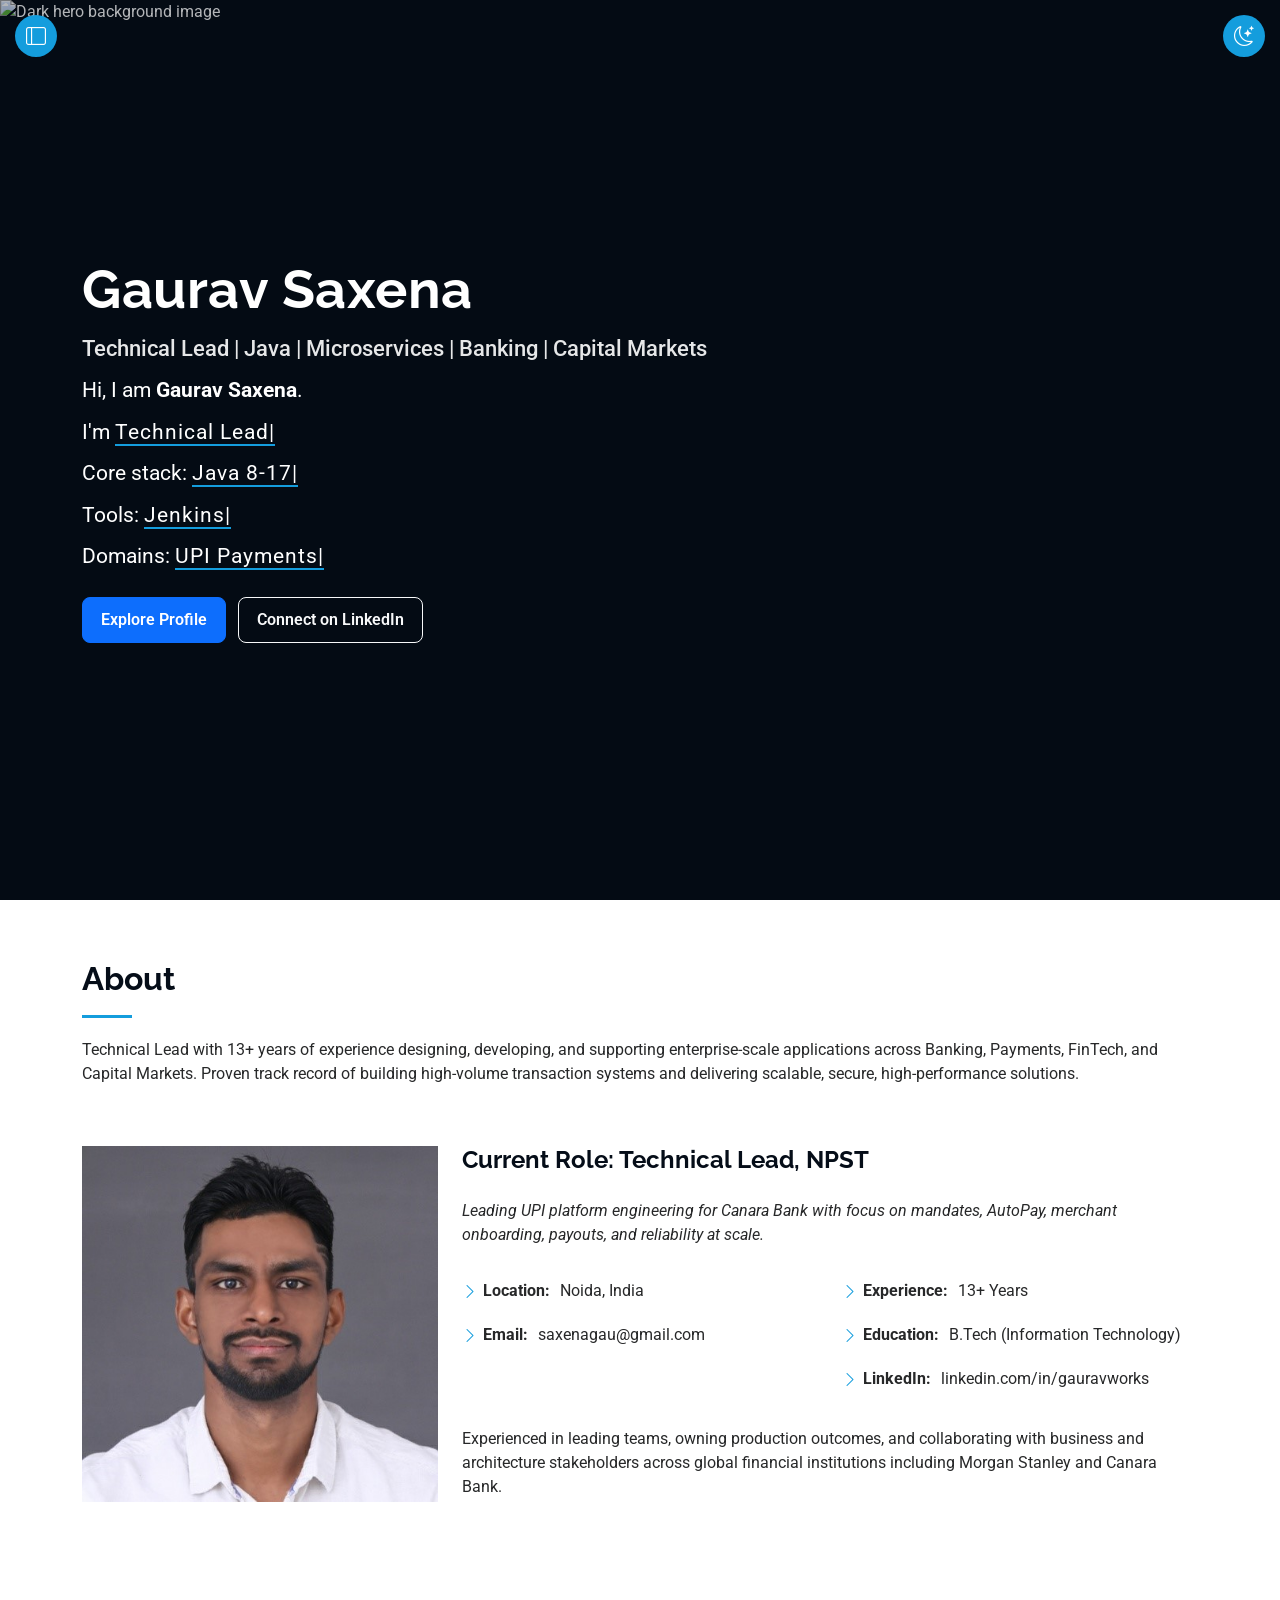
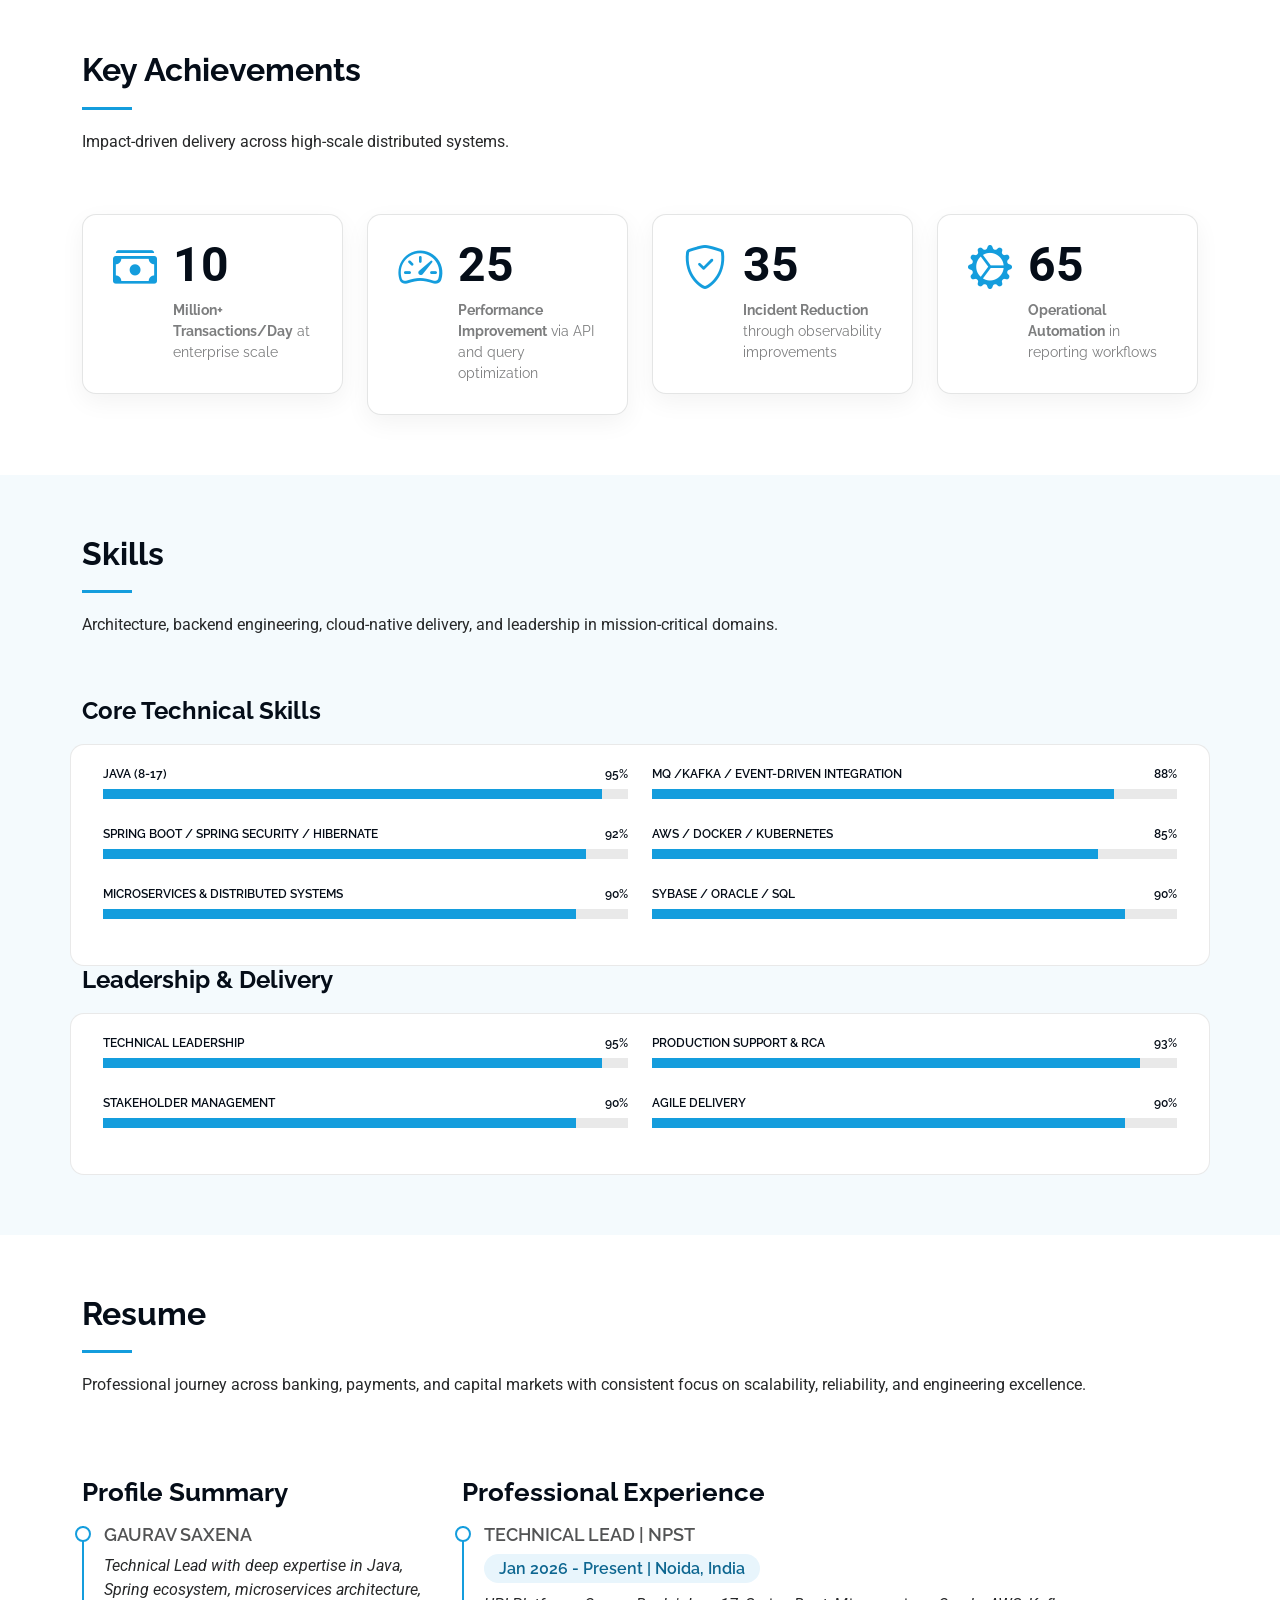
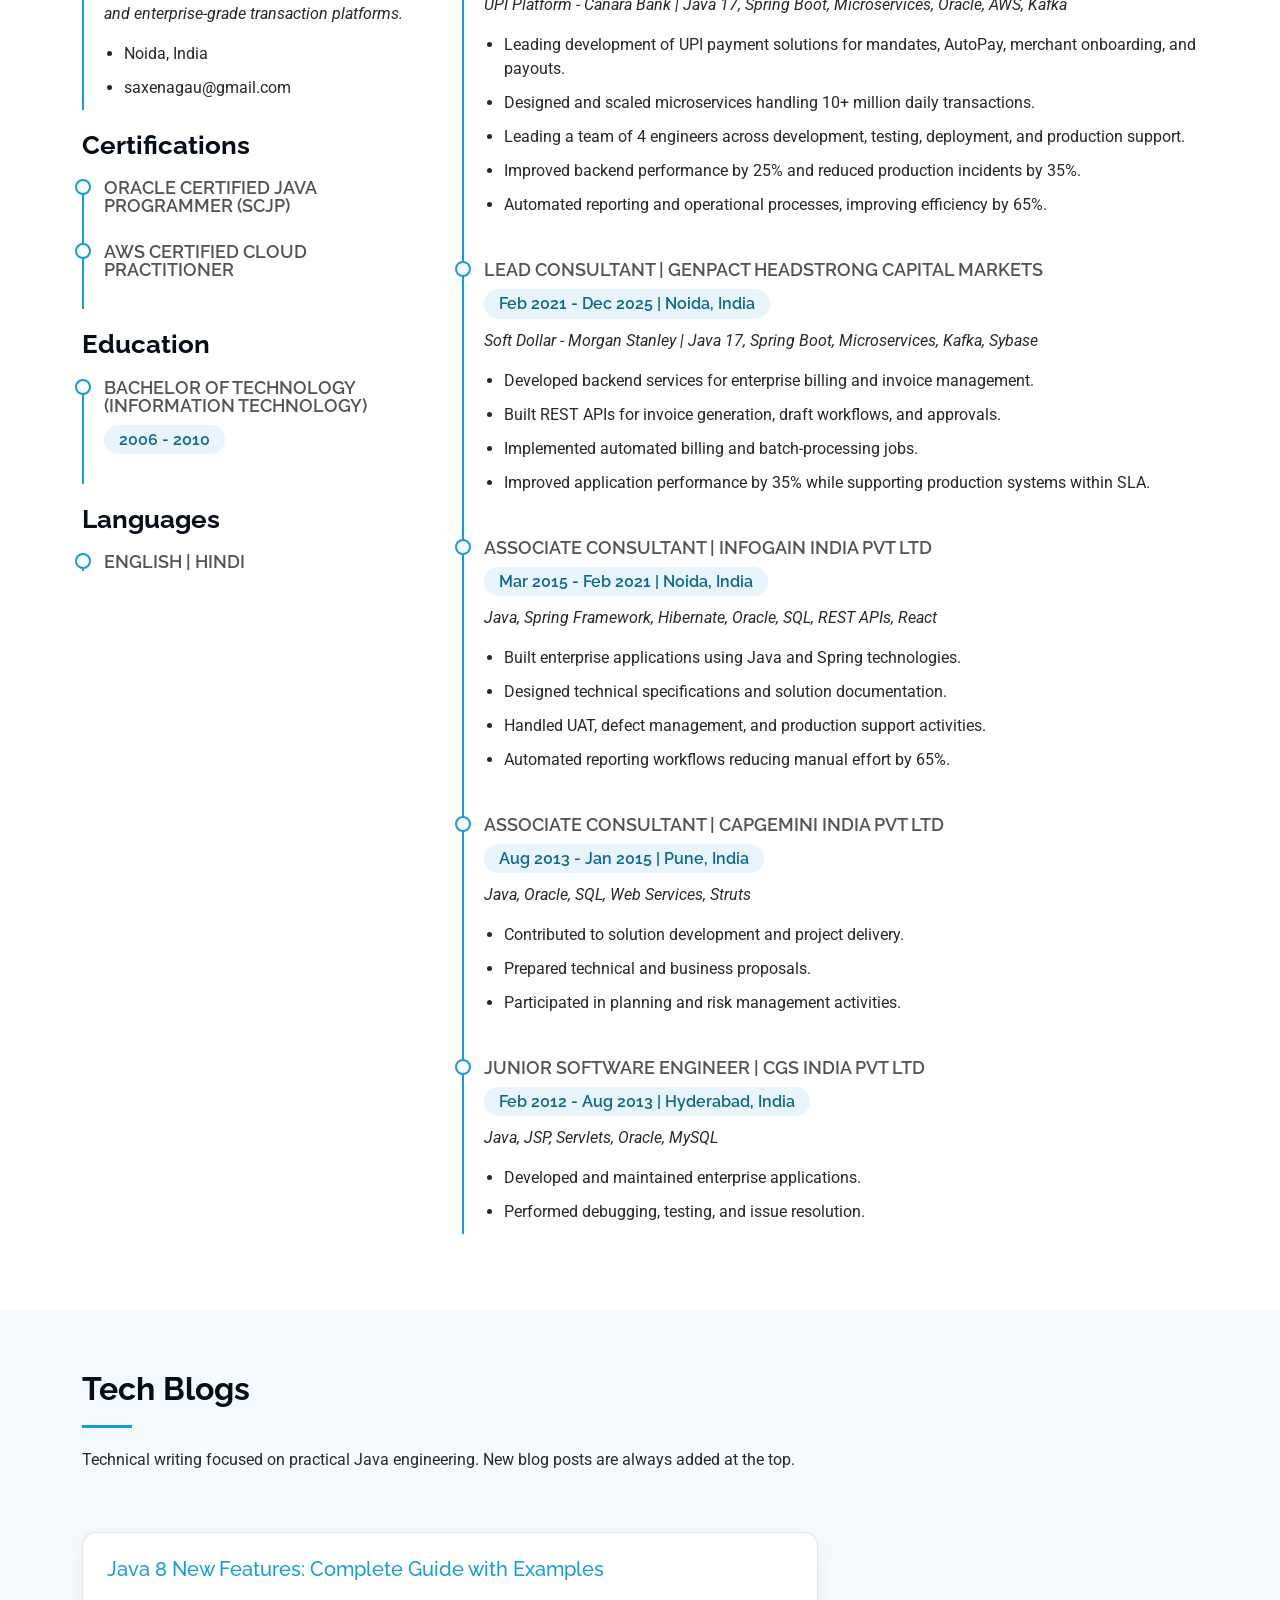
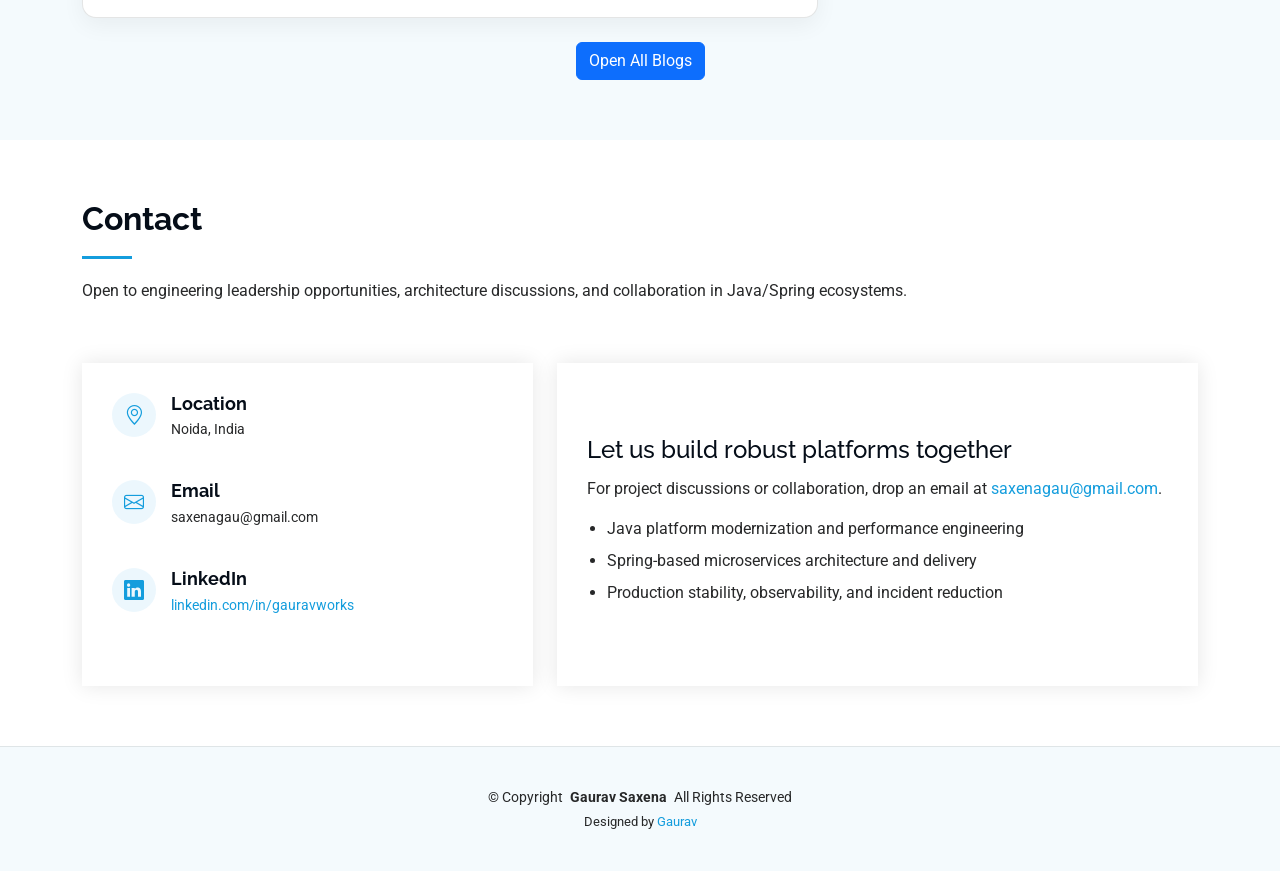
==== commit 7a7d9a62: "Made small update on few sections." ====
--- a/index.html
+++ b/index.html
@@ -189,7 +189,7 @@
             </div>
           </div>
           <div class="progress">
-            <span class="skill"><span>Spring Boot / Spring Security</span> <i class="val">92%</i></span>
+            <span class="skill"><span>Spring Boot / Spring Security / Hibernate</span> <i class="val">92%</i></span>
             <div class="progress-bar-wrap">
               <div class="progress-bar" role="progressbar" aria-valuenow="92" aria-valuemin="0" aria-valuemax="100"></div>
             </div>
@@ -203,7 +203,7 @@
         </div>
         <div class="col-lg-6">
           <div class="progress">
-            <span class="skill"><span>Kafka / Event-Driven Integration</span> <i class="val">88%</i></span>
+            <span class="skill"><span>MQ /Kafka / Event-Driven Integration</span> <i class="val">88%</i></span>
             <div class="progress-bar-wrap">
               <div class="progress-bar" role="progressbar" aria-valuenow="88" aria-valuemin="0" aria-valuemax="100"></div>
             </div>
@@ -215,7 +215,7 @@
             </div>
           </div>
           <div class="progress">
-            <span class="skill"><span>Oracle / SQL Performance Tuning</span> <i class="val">90%</i></span>
+            <span class="skill"><span>Sybase / Oracle / SQL </span> <i class="val">90%</i></span>
             <div class="progress-bar-wrap">
               <div class="progress-bar" role="progressbar" aria-valuenow="90" aria-valuemin="0" aria-valuemax="100"></div>
             </div>
@@ -323,7 +323,6 @@
               <li>Developed backend services for enterprise billing and invoice management.</li>
               <li>Built REST APIs for invoice generation, draft workflows, and approvals.</li>
               <li>Implemented automated billing and batch-processing jobs.</li>
-              <li>Automated reporting workflows reducing manual effort by 65%.</li>
               <li>Improved application performance by 35% while supporting production systems within SLA.</li>
             </ul>
           </div>
@@ -336,6 +335,7 @@
               <li>Built enterprise applications using Java and Spring technologies.</li>
               <li>Designed technical specifications and solution documentation.</li>
               <li>Handled UAT, defect management, and production support activities.</li>
+              <li>Automated reporting workflows reducing manual effort by 65%.</li>
             </ul>
           </div>
 
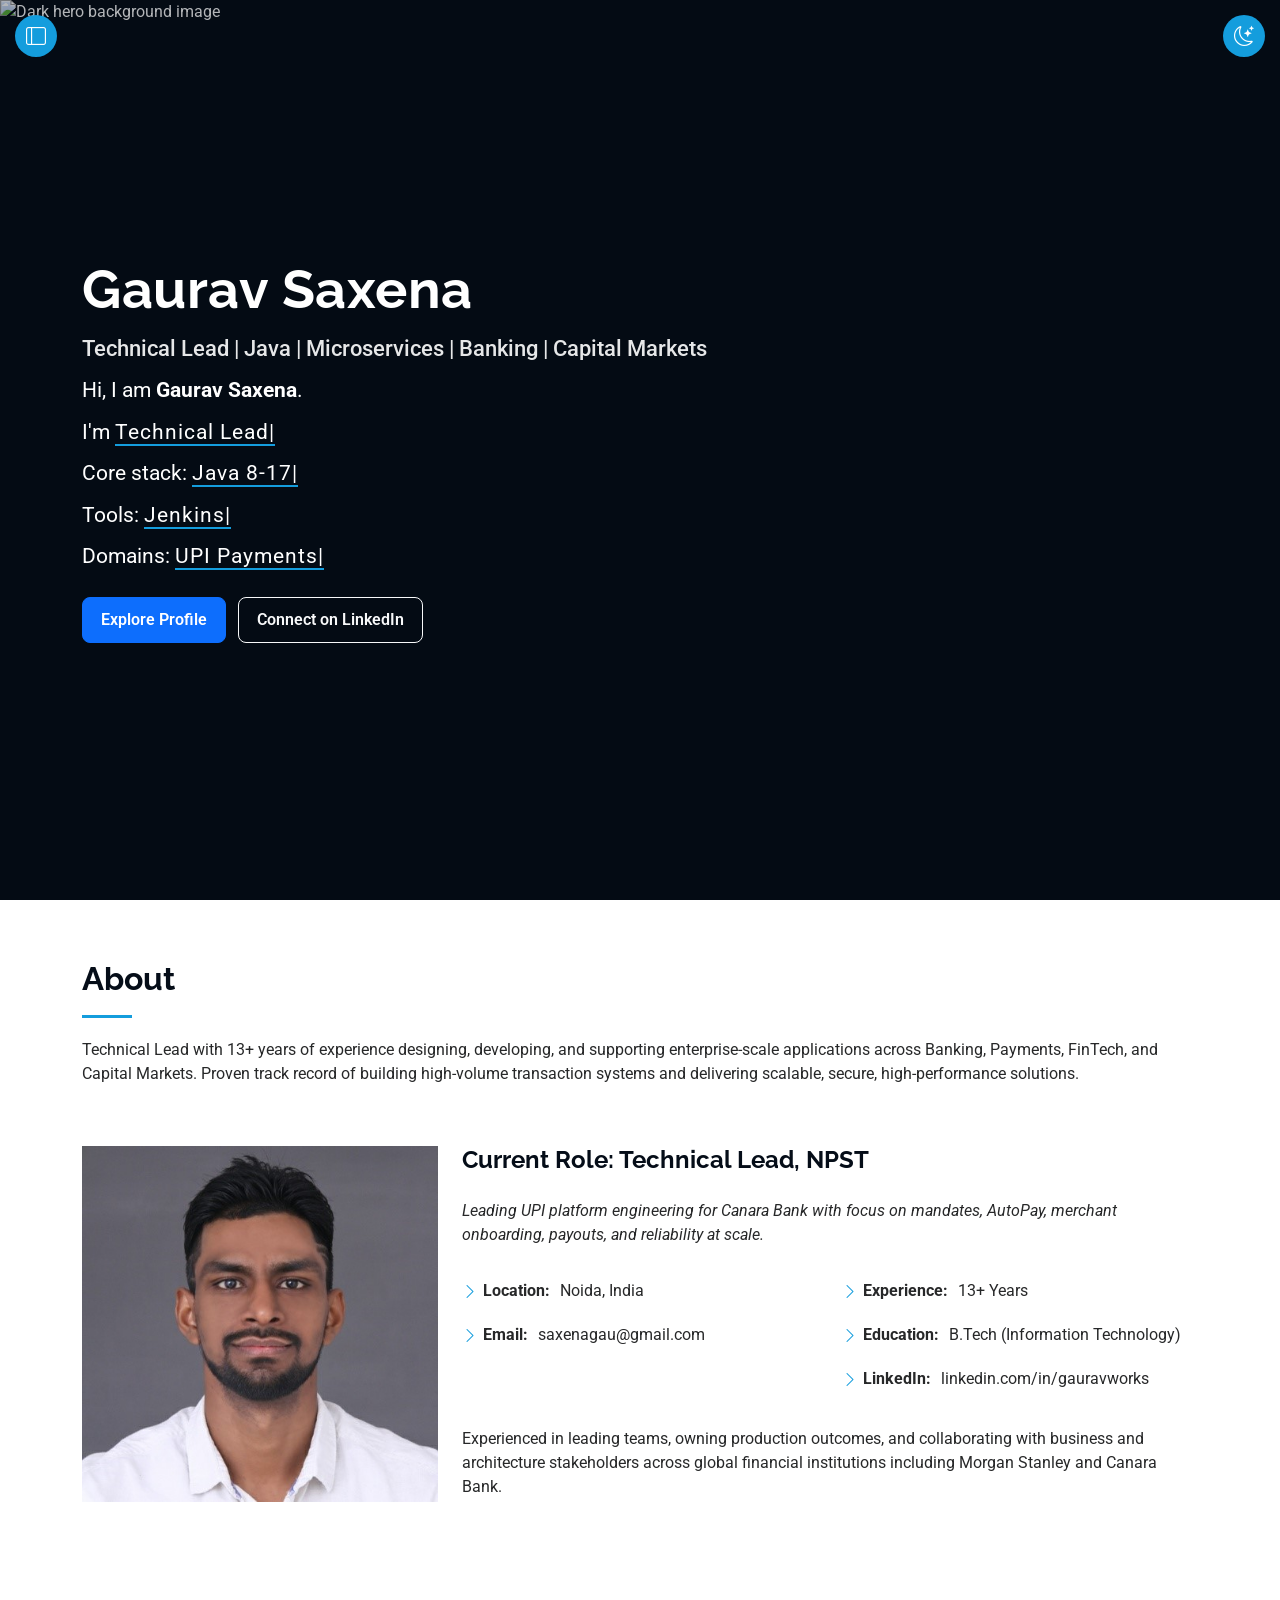
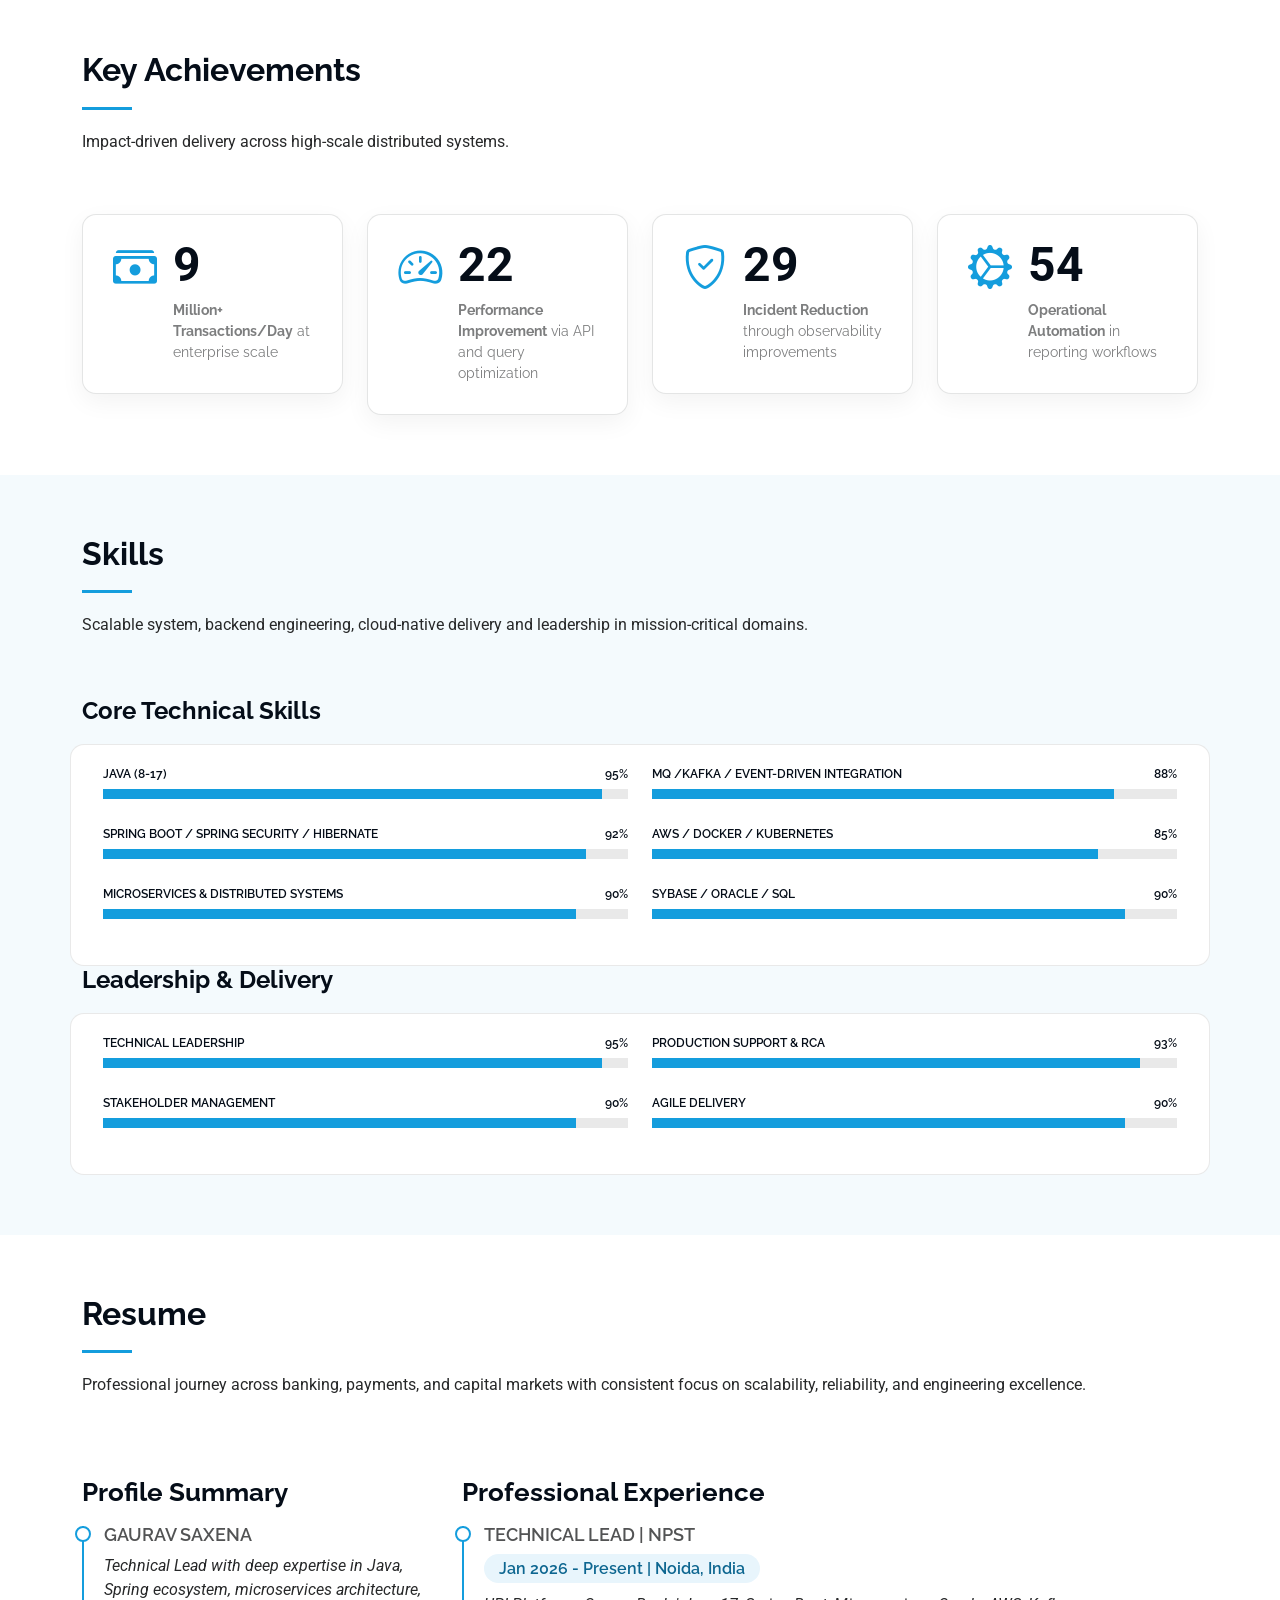
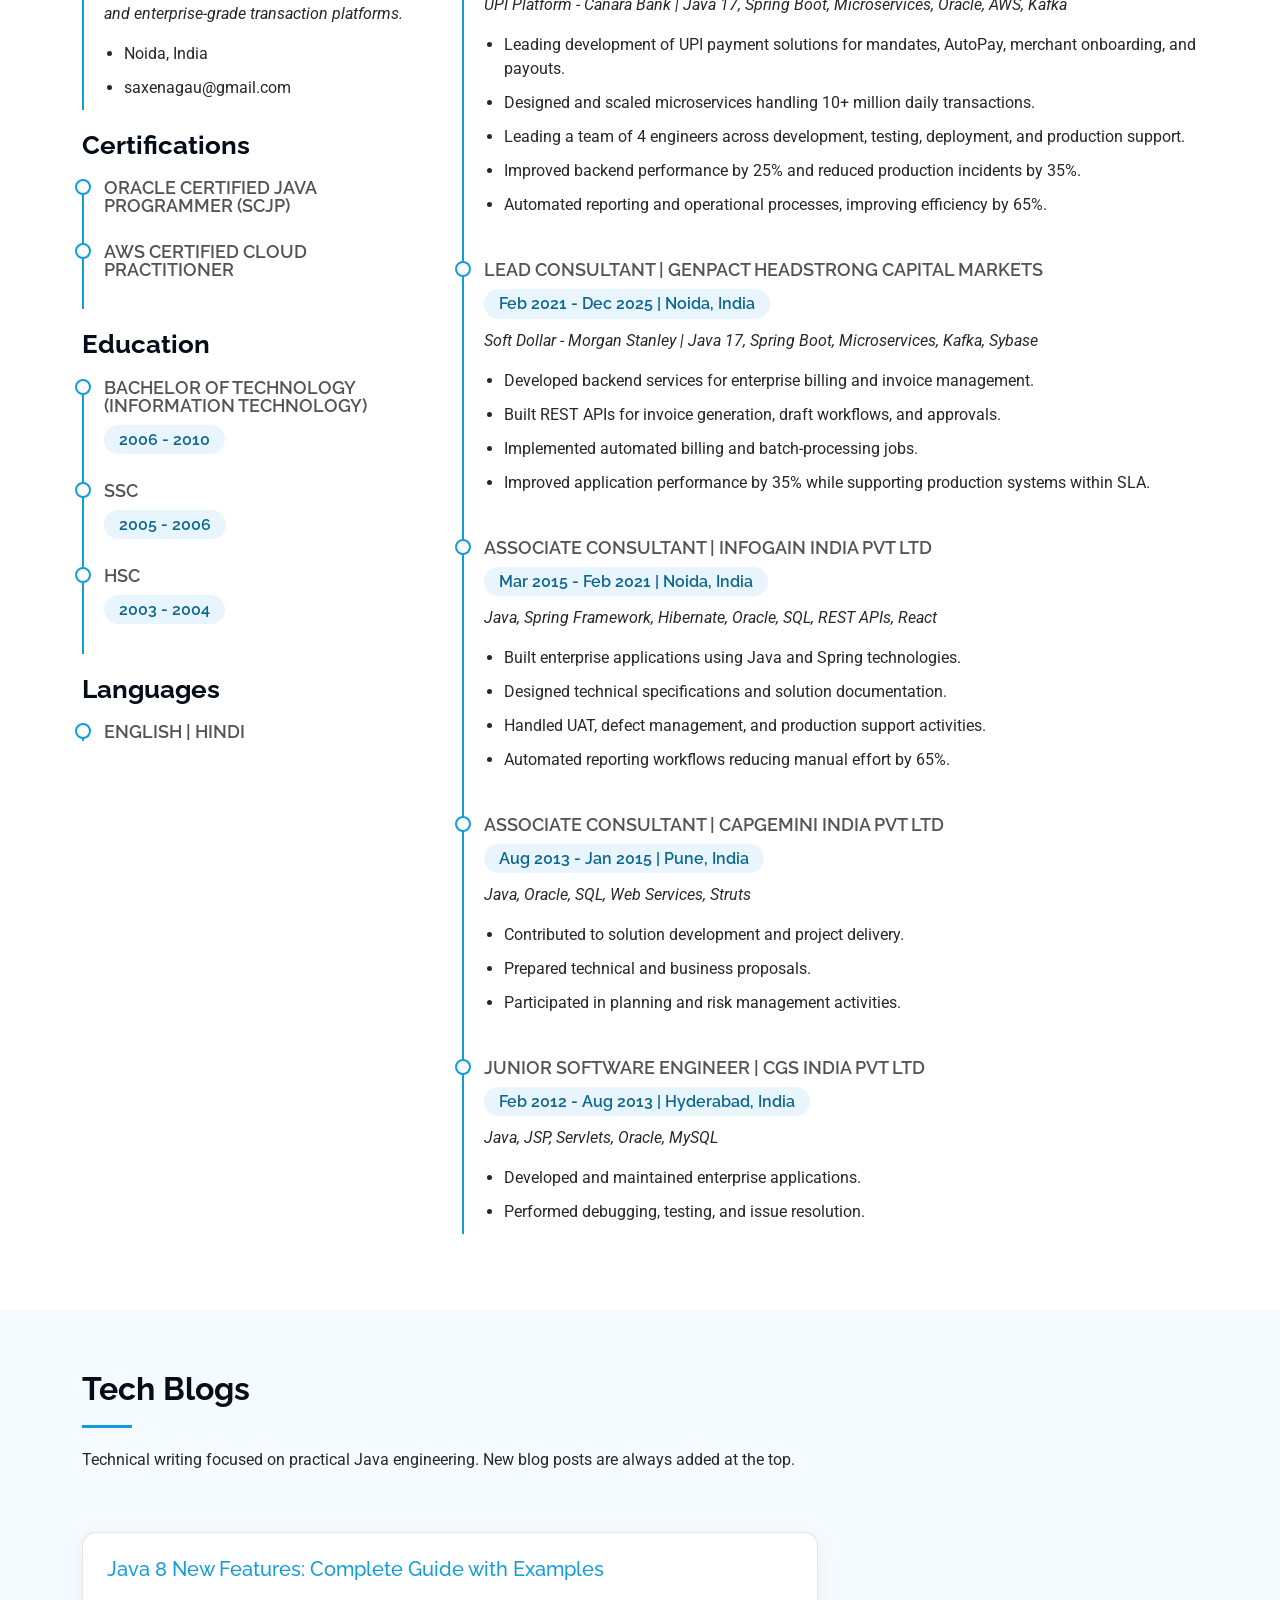
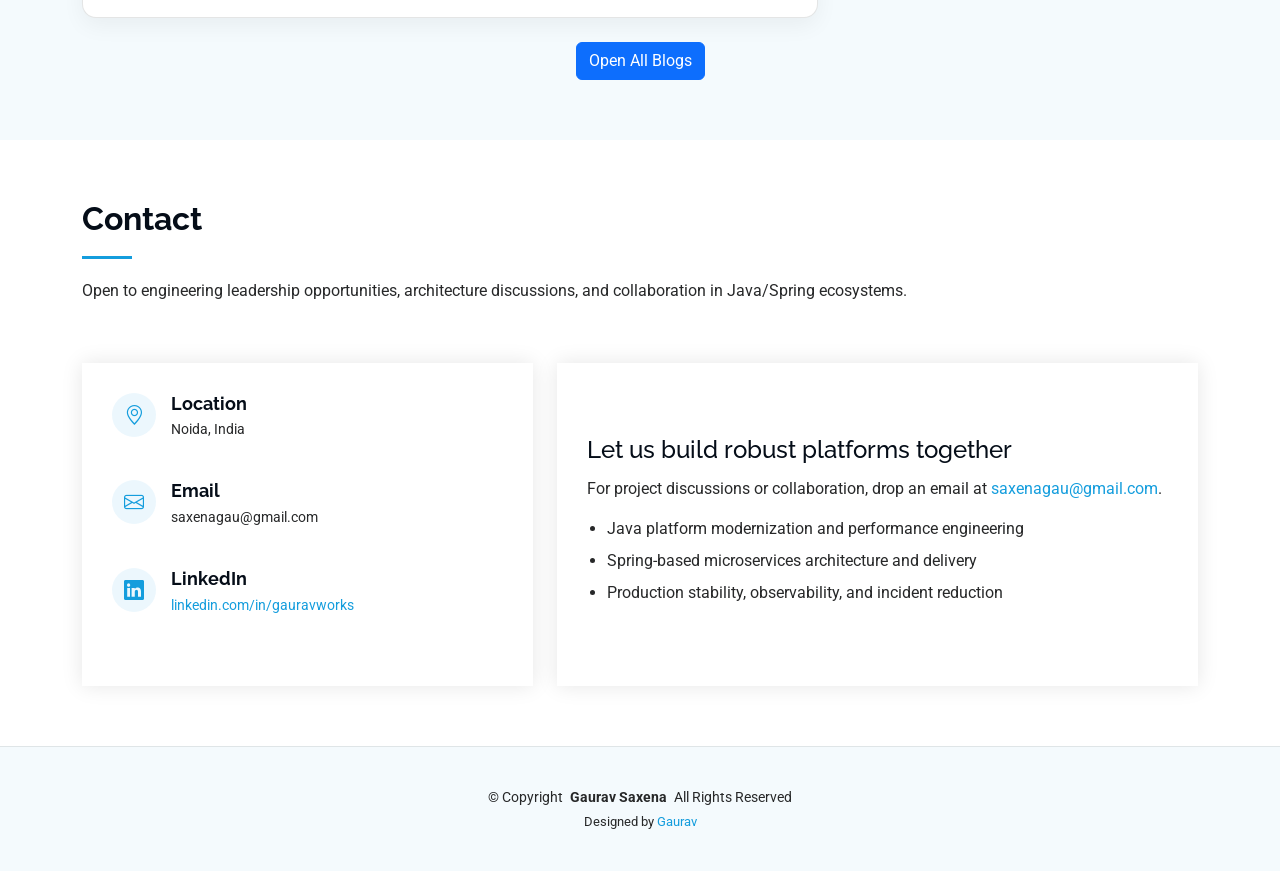
==== commit ed760bbd: "education deatils updated" ====
--- a/index.html
+++ b/index.html
@@ -175,7 +175,7 @@
   <section id="skills" class="skills section light-background">
     <div class="container section-title" data-aos="fade-up">
       <h2>Skills</h2>
-      <p>Architecture, backend engineering, cloud-native delivery, and leadership in mission-critical domains.</p>
+      <p>Scalable system, backend engineering, cloud-native delivery and leadership in mission-critical domains.</p>
     </div>
 
     <div class="container" data-aos="fade-up" data-aos-delay="100">
@@ -291,6 +291,16 @@
           <div class="resume-item">
             <h4>Bachelor of Technology (Information Technology)</h4>
             <h5>2006 - 2010</h5>
+          </div>
+
+          <div class="resume-item">
+            <h4>SSC</h4>
+            <h5>2005 - 2006</h5>
+          </div>
+
+          <div class="resume-item">
+            <h4>HSC</h4>
+            <h5>2003 - 2004</h5>
           </div>
 
           <h3 class="resume-title">Languages</h3>
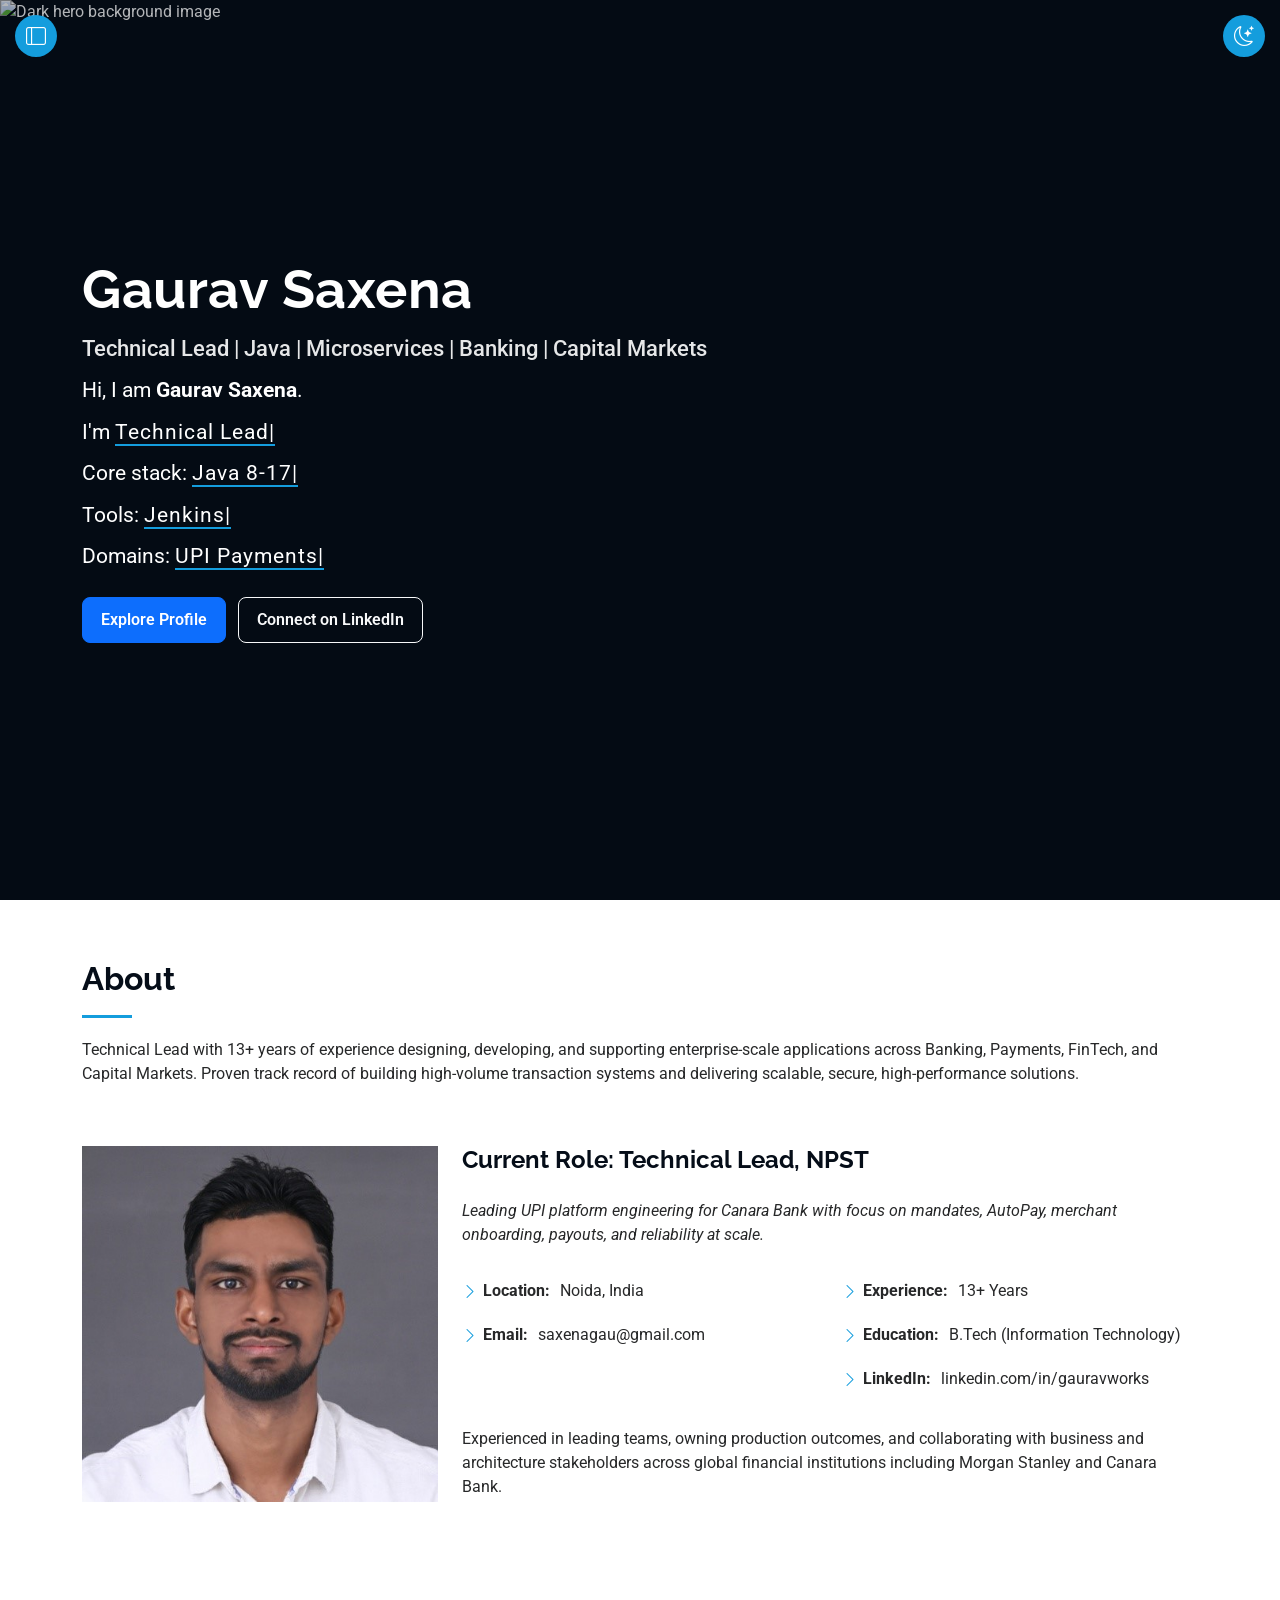
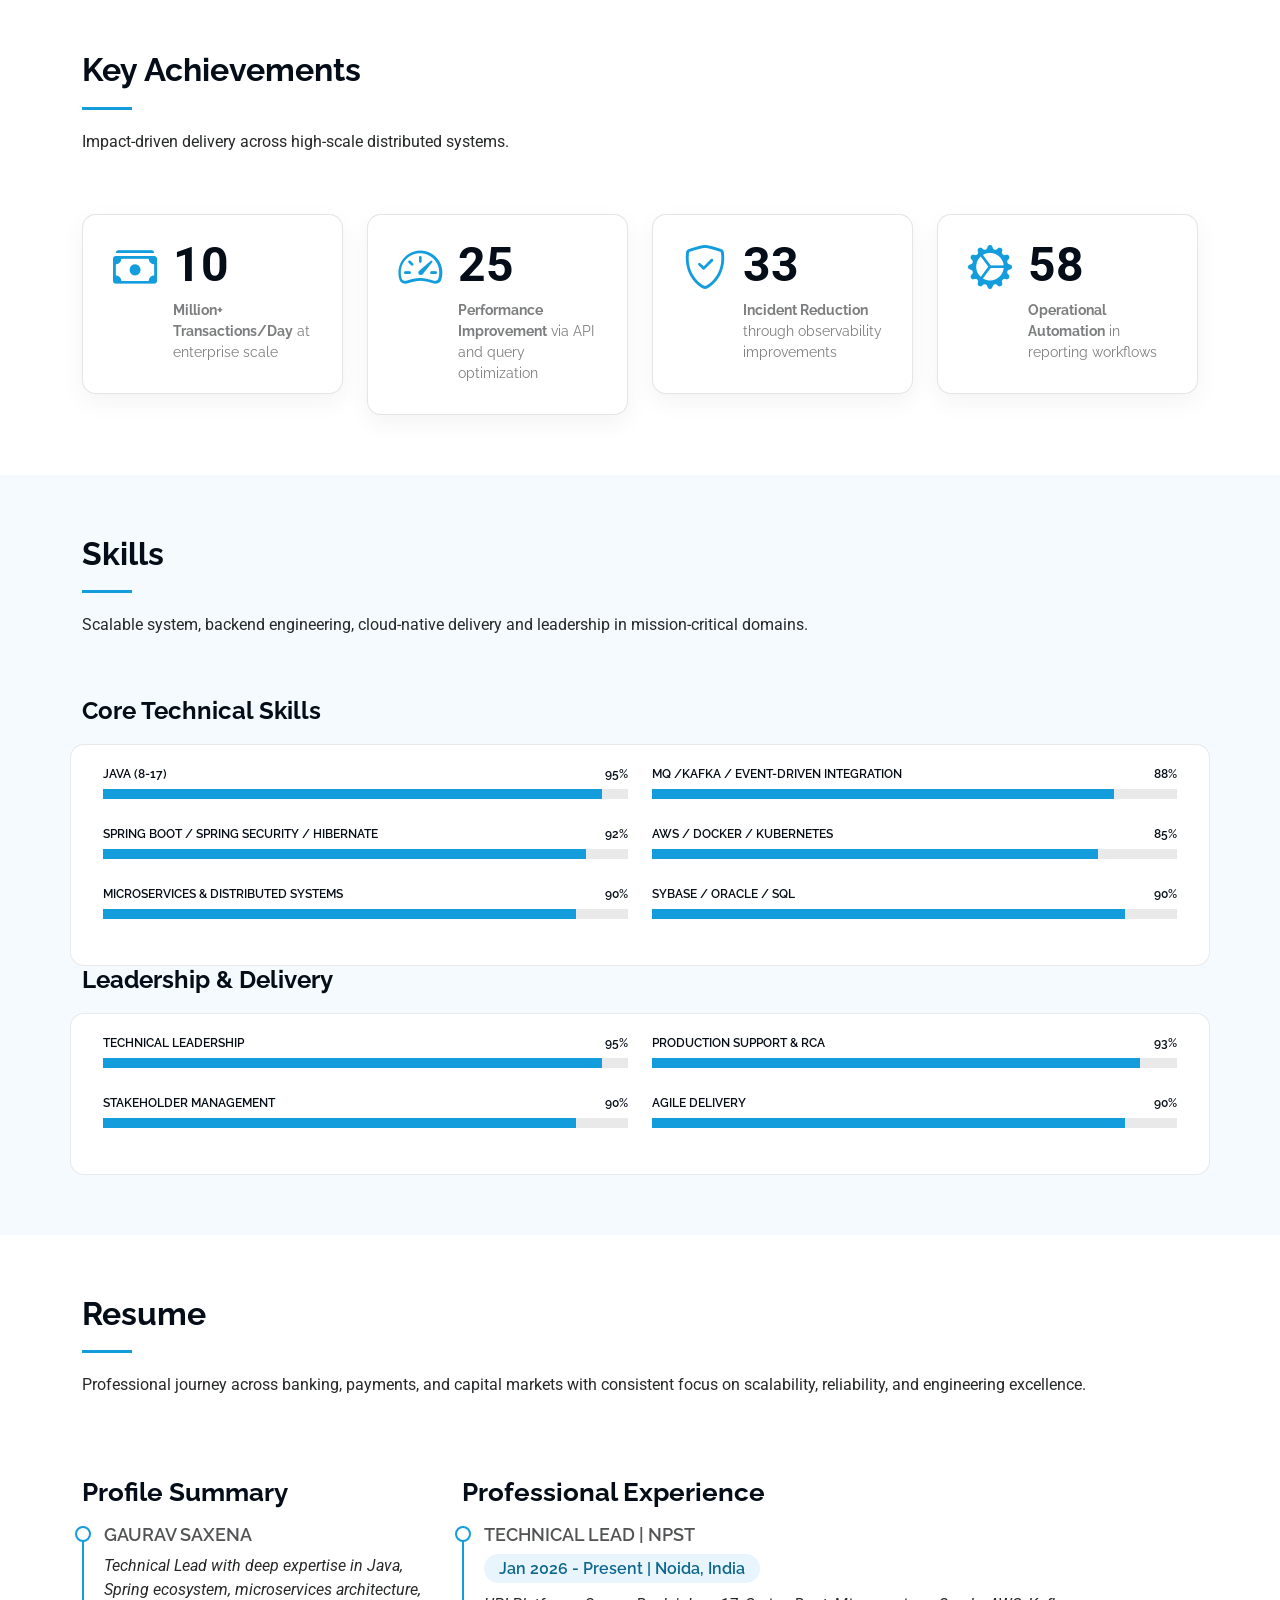
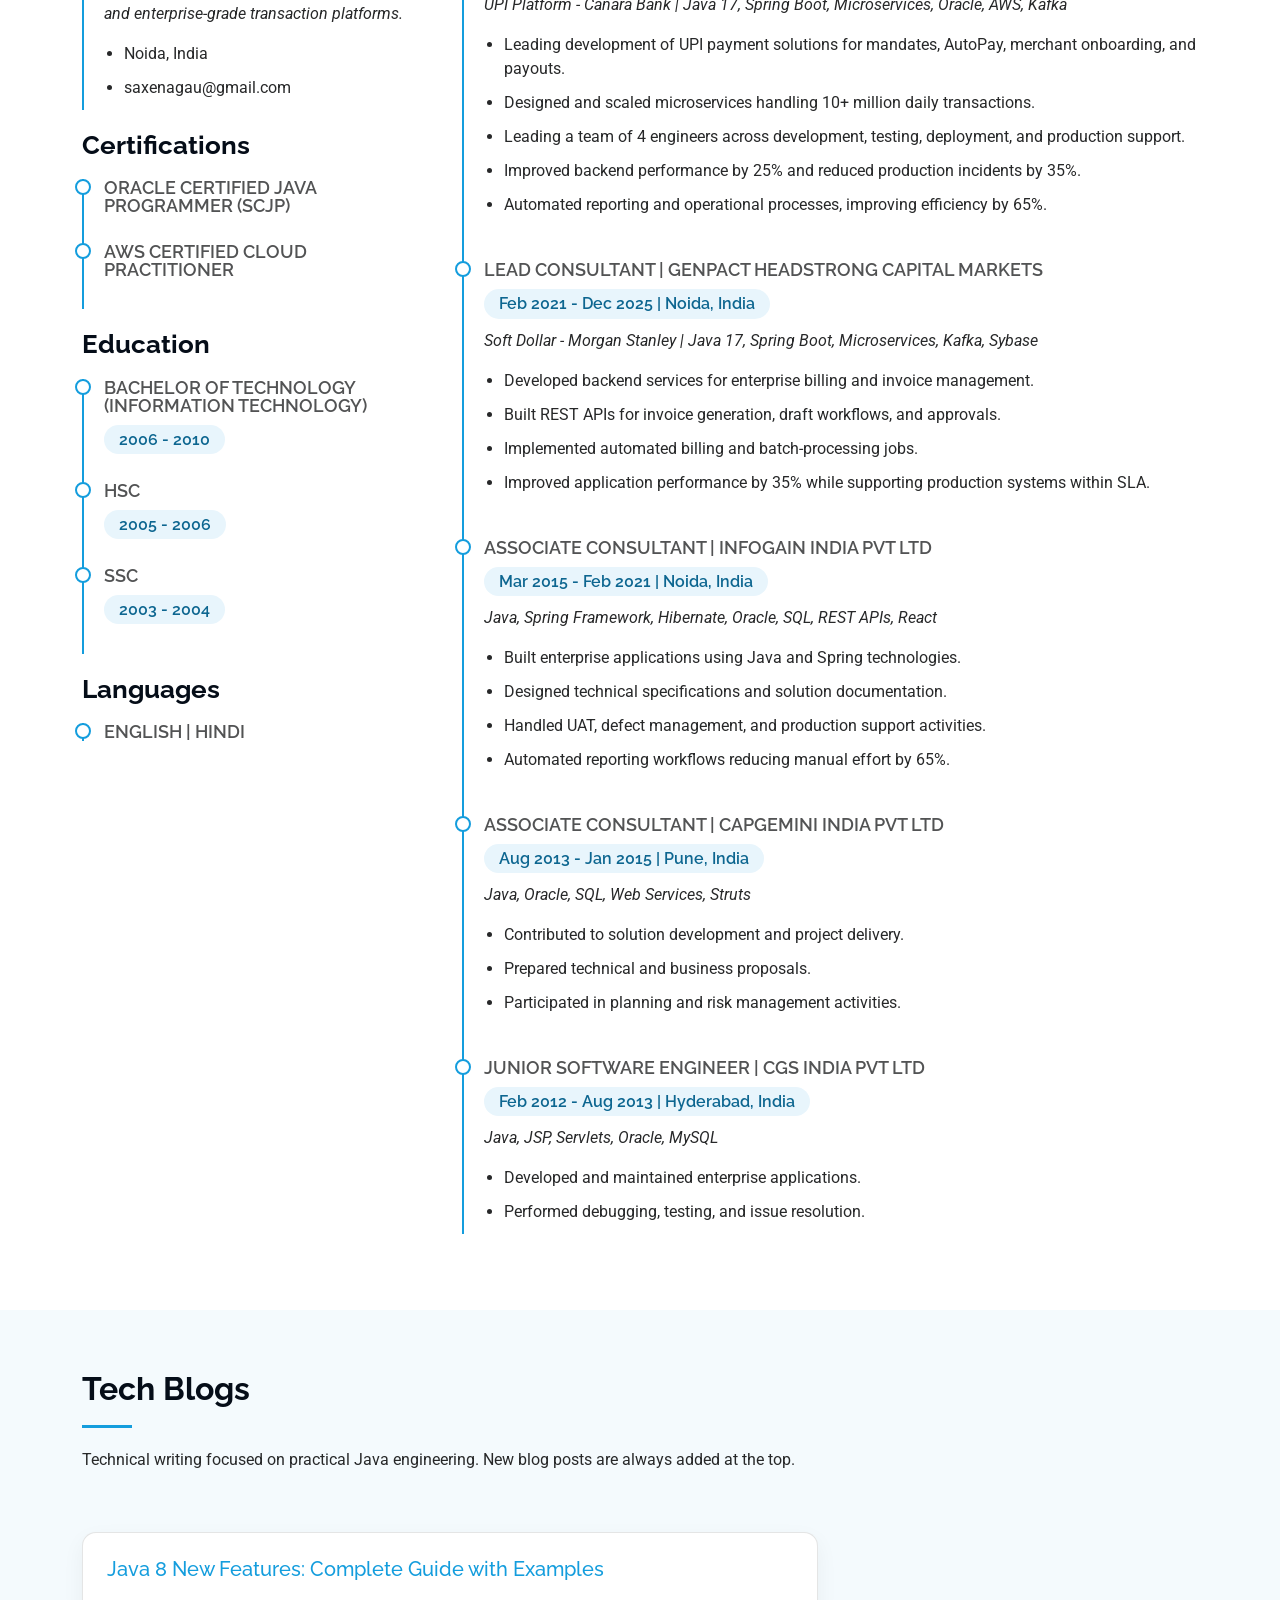
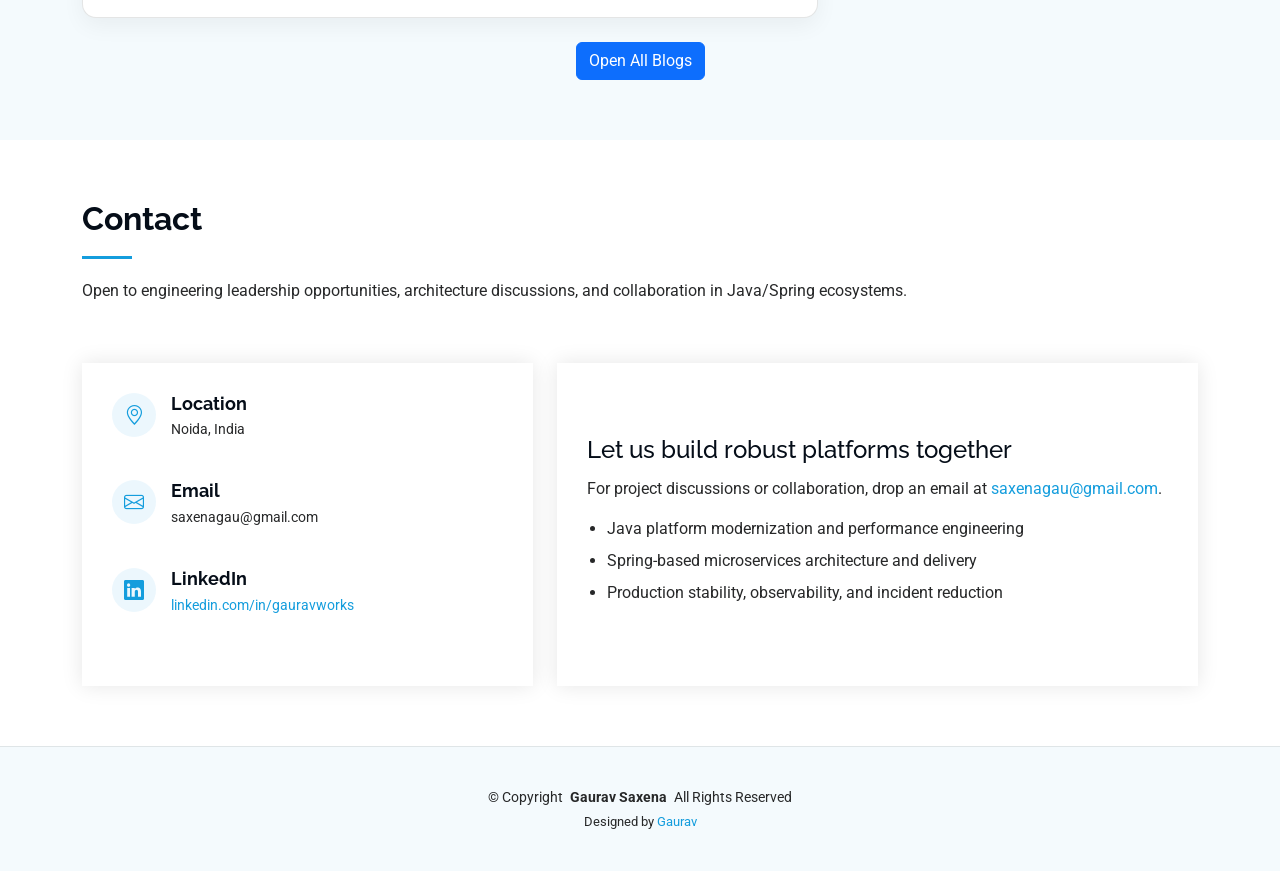
==== commit 83bc21f2: "new change" ====
--- a/index.html
+++ b/index.html
@@ -294,12 +294,12 @@
           </div>
 
           <div class="resume-item">
+            <h4>HSC</h4>
+            <h5>2005 - 2006</h5>
+          </div>
+
+          <div class="resume-item">
             <h4>SSC</h4>
-            <h5>2005 - 2006</h5>
-          </div>
-
-          <div class="resume-item">
-            <h4>HSC</h4>
             <h5>2003 - 2004</h5>
           </div>
 
